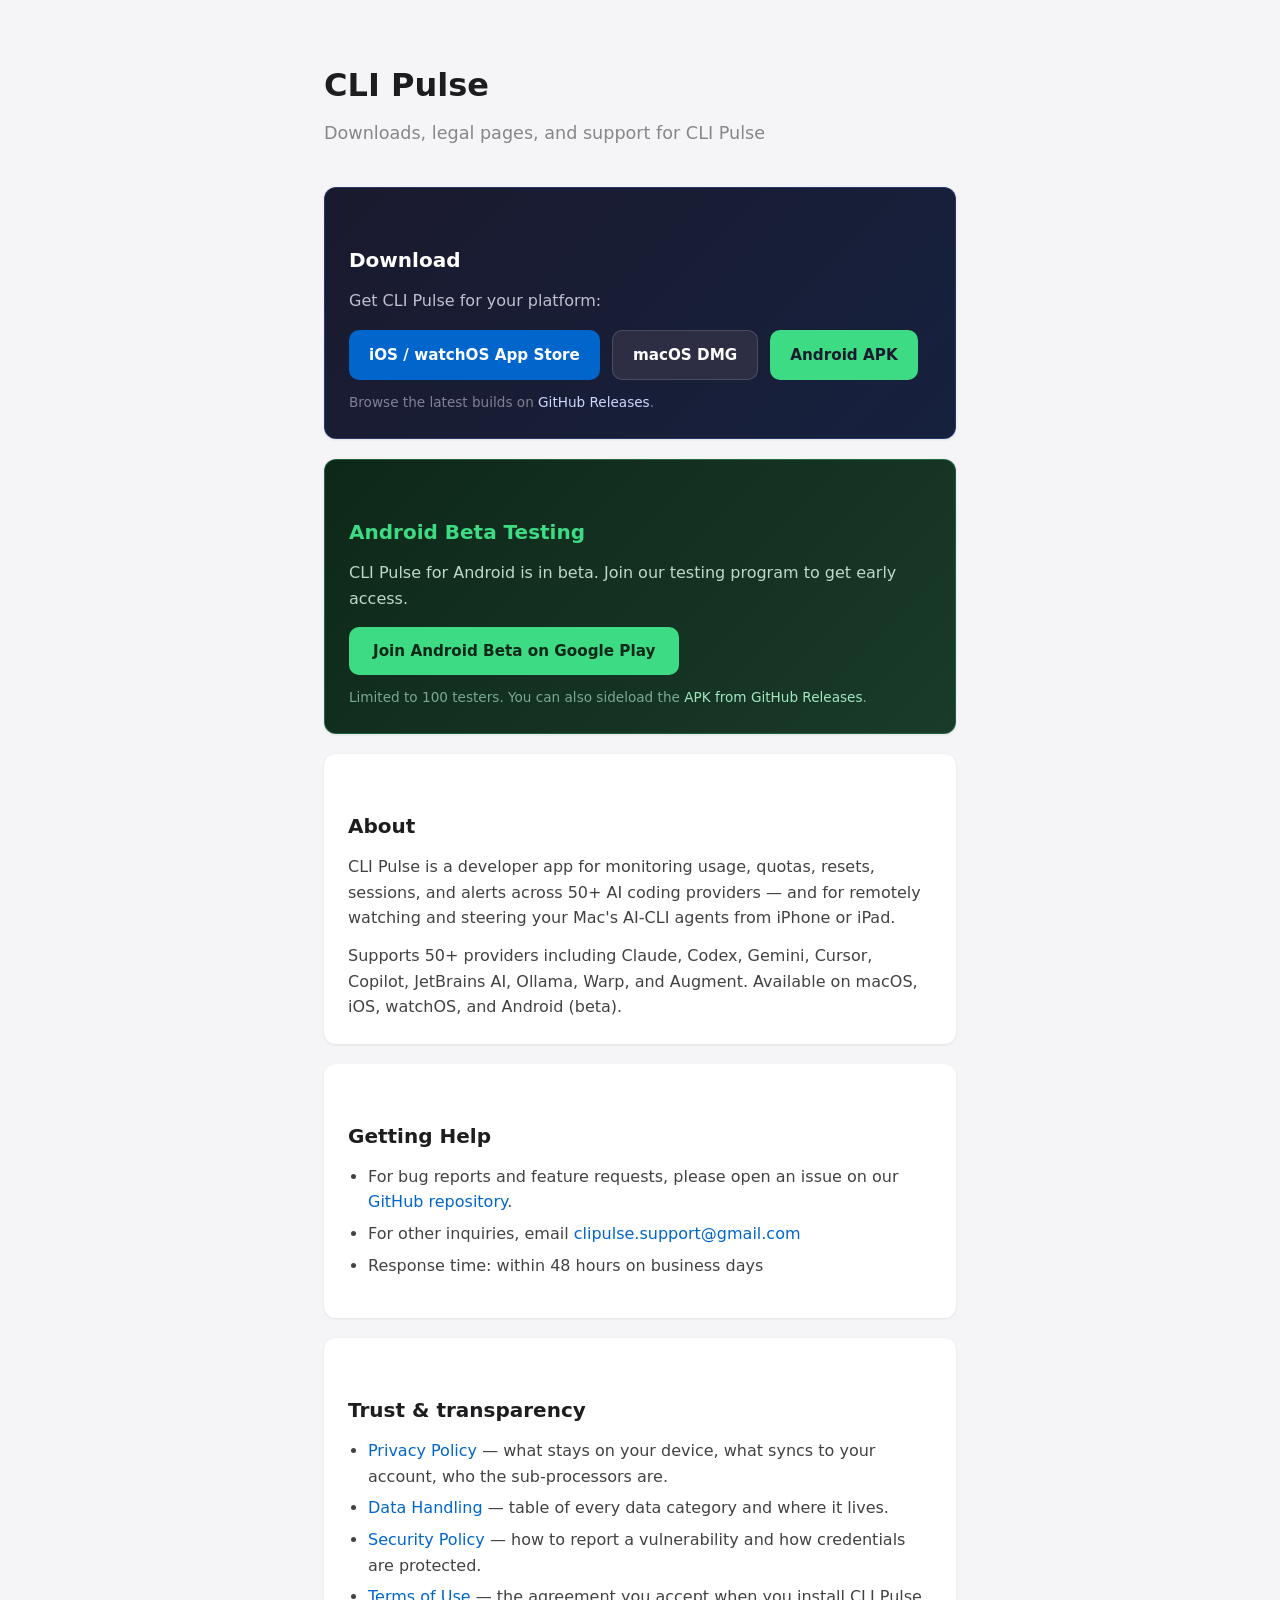
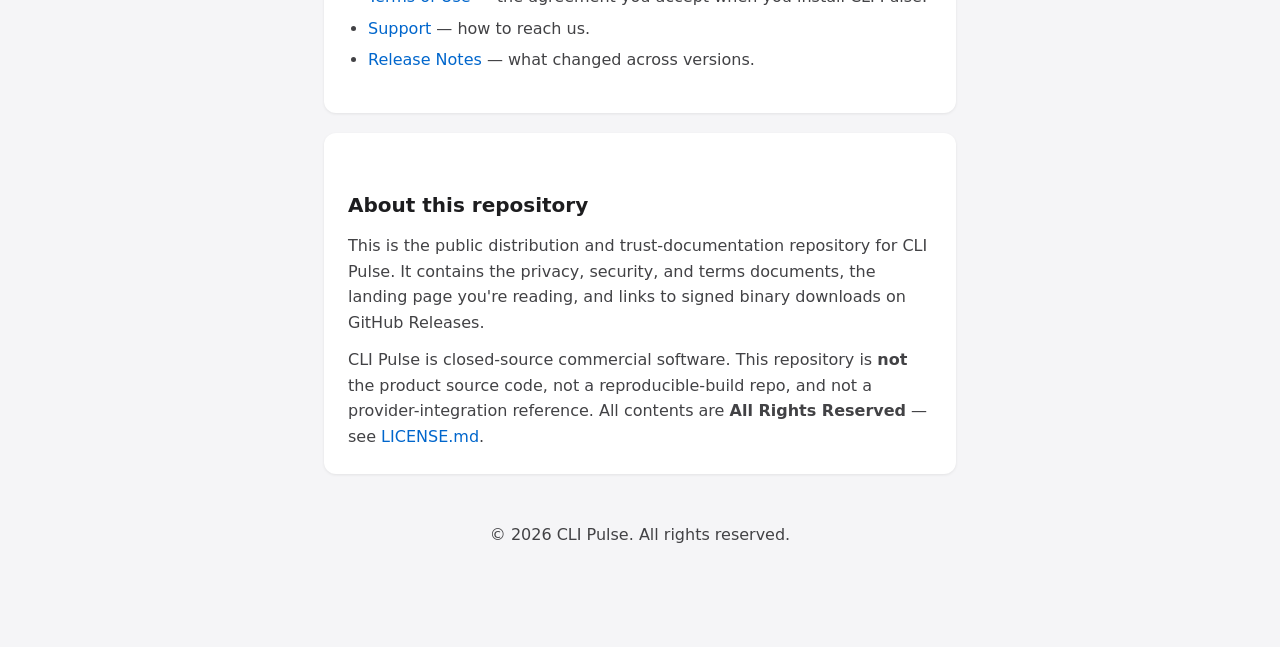
==== docs/index.html @ 57f188ef "docs: refresh public site — remote-control feature, 50+ providers, fix stale download links - README" ====
<!DOCTYPE html>
<html lang="en">
<head>
<meta charset="utf-8">
<meta name="viewport" content="width=device-width, initial-scale=1">
<title>CLI Pulse — Downloads and Support</title>
<style>
  *{margin:0;padding:0;box-sizing:border-box}
  body{font-family:-apple-system,BlinkMacSystemFont,"SF Pro Text",system-ui,sans-serif;
       background:#f5f5f7;color:#1d1d1f;line-height:1.6}
  .container{max-width:680px;margin:60px auto;padding:0 24px}
  h1{font-size:2rem;font-weight:700;margin-bottom:8px}
  .tagline{color:#86868b;font-size:1.1rem;margin-bottom:40px}
  h2{font-size:1.25rem;font-weight:600;margin:32px 0 12px}
  p,li{font-size:1rem;color:#424245}
  ul{padding-left:20px;margin-bottom:16px}
  li{margin-bottom:6px}
  a{color:#0066cc;text-decoration:none}
  a:hover{text-decoration:underline}
  .card{background:#fff;border-radius:12px;padding:24px;margin-bottom:20px;
        box-shadow:0 1px 3px rgba(0,0,0,.08)}
  .footer{text-align:center;color:#86868b;font-size:.85rem;margin-top:48px;padding-bottom:40px}
</style>
</head>
<body>
<div class="container">
  <h1>CLI Pulse</h1>
  <p class="tagline">Downloads, legal pages, and support for CLI Pulse</p>

  <div class="card" style="background:linear-gradient(135deg,#1a1a2e,#16213e);color:#fff;border:1px solid rgba(90,130,255,.25)">
    <h2 style="color:#fff">Download</h2>
    <p style="color:#c0c0d0">Get CLI Pulse for your platform:</p>
    <div style="display:flex;gap:12px;margin-top:16px;flex-wrap:wrap">
      <a href="https://apps.apple.com/app/cli-pulse/id6761163709" style="display:inline-flex;align-items:center;gap:8px;background:#0066cc;color:#fff;padding:12px 20px;border-radius:10px;font-weight:600;text-decoration:none;font-size:.95rem">
        iOS / watchOS App Store
      </a>
      <a href="https://github.com/JasonYeYuhe/cli-pulse/releases/latest" style="display:inline-flex;align-items:center;gap:8px;background:#2d2d44;color:#fff;padding:12px 20px;border-radius:10px;font-weight:600;text-decoration:none;border:1px solid rgba(255,255,255,.15);font-size:.95rem">
        macOS DMG
      </a>
      <a href="https://github.com/JasonYeYuhe/cli-pulse/releases" style="display:inline-flex;align-items:center;gap:8px;background:#3ddc84;color:#1a1a2e;padding:12px 20px;border-radius:10px;font-weight:600;text-decoration:none;font-size:.95rem">
        Android APK
      </a>
    </div>
    <p style="color:#808098;font-size:.85rem;margin-top:12px">Browse the latest builds on <a href="https://github.com/JasonYeYuhe/cli-pulse/releases/latest" style="color:#cfd6ff">GitHub Releases</a>.</p>
  </div>

  <div class="card" style="background:linear-gradient(135deg,#0d2818,#1a3a2a);color:#fff;border:1px solid rgba(61,220,132,.3)">
    <h2 style="color:#3ddc84">Android Beta Testing</h2>
    <p style="color:#c0d8c8">CLI Pulse for Android is in beta. Join our testing program to get early access.</p>
    <div style="margin-top:16px">
      <a href="https://play.google.com/apps/internaltest/4699926885235347963" style="display:inline-flex;align-items:center;gap:8px;background:#3ddc84;color:#0d2818;padding:12px 24px;border-radius:10px;font-weight:700;text-decoration:none;font-size:.95rem">
        Join Android Beta on Google Play
      </a>
    </div>
    <p style="color:#7aaa8e;font-size:.85rem;margin-top:12px">Limited to 100 testers. You can also sideload the <a href="https://github.com/JasonYeYuhe/cli-pulse/releases" style="color:#a0e8c0">APK from GitHub Releases</a>.</p>
  </div>

  <div class="card">
    <h2>About</h2>
    <p>CLI Pulse is a developer app for monitoring usage, quotas, resets, sessions,
       and alerts across 50+ AI coding providers — and for remotely watching and
       steering your Mac's AI-CLI agents from iPhone or iPad.</p>
    <p style="margin-top:12px">Supports 50+ providers including Claude, Codex, Gemini, Cursor, Copilot, JetBrains AI, Ollama, Warp, and Augment. Available on macOS, iOS, watchOS, and Android (beta).</p>
  </div>

  <div class="card">
    <h2>Getting Help</h2>
    <ul>
      <li>For bug reports and feature requests, please open an issue on our
          <a href="https://github.com/JasonYeYuhe/cli-pulse/issues">GitHub repository</a>.</li>
      <li>For other inquiries, email
          <a href="mailto:clipulse.support@gmail.com">clipulse.support@gmail.com</a></li>
      <li>Response time: within 48 hours on business days</li>
    </ul>
  </div>

  <div class="card">
    <h2>Trust &amp; transparency</h2>
    <ul>
      <li><a href="privacy.html">Privacy Policy</a> — what stays on your device, what syncs to your account, who the sub-processors are.</li>
      <li><a href="data-handling.html">Data Handling</a> — table of every data category and where it lives.</li>
      <li><a href="security.html">Security Policy</a> — how to report a vulnerability and how credentials are protected.</li>
      <li><a href="terms.html">Terms of Use</a> — the agreement you accept when you install CLI Pulse.</li>
      <li><a href="support.html">Support</a> — how to reach us.</li>
      <li><a href="release-notes.html">Release Notes</a> — what changed across versions.</li>
    </ul>
  </div>

  <div class="card">
    <h2>About this repository</h2>
    <p>This is the public distribution and trust-documentation repository for
       CLI Pulse. It contains the privacy, security, and terms documents, the
       landing page you're reading, and links to signed binary downloads on
       GitHub Releases.</p>
    <p style="margin-top:12px">CLI Pulse is closed-source commercial software.
       This repository is <strong>not</strong> the product source code, not a
       reproducible-build repo, and not a provider-integration reference.
       All contents are <strong>All Rights Reserved</strong> — see
       <a href="https://github.com/JasonYeYuhe/cli-pulse/blob/main/LICENSE.md">LICENSE.md</a>.</p>
  </div>

  <div class="footer">
    <p>&copy; 2026 CLI Pulse. All rights reserved.</p>
  </div>
</div>
</body>
</html>
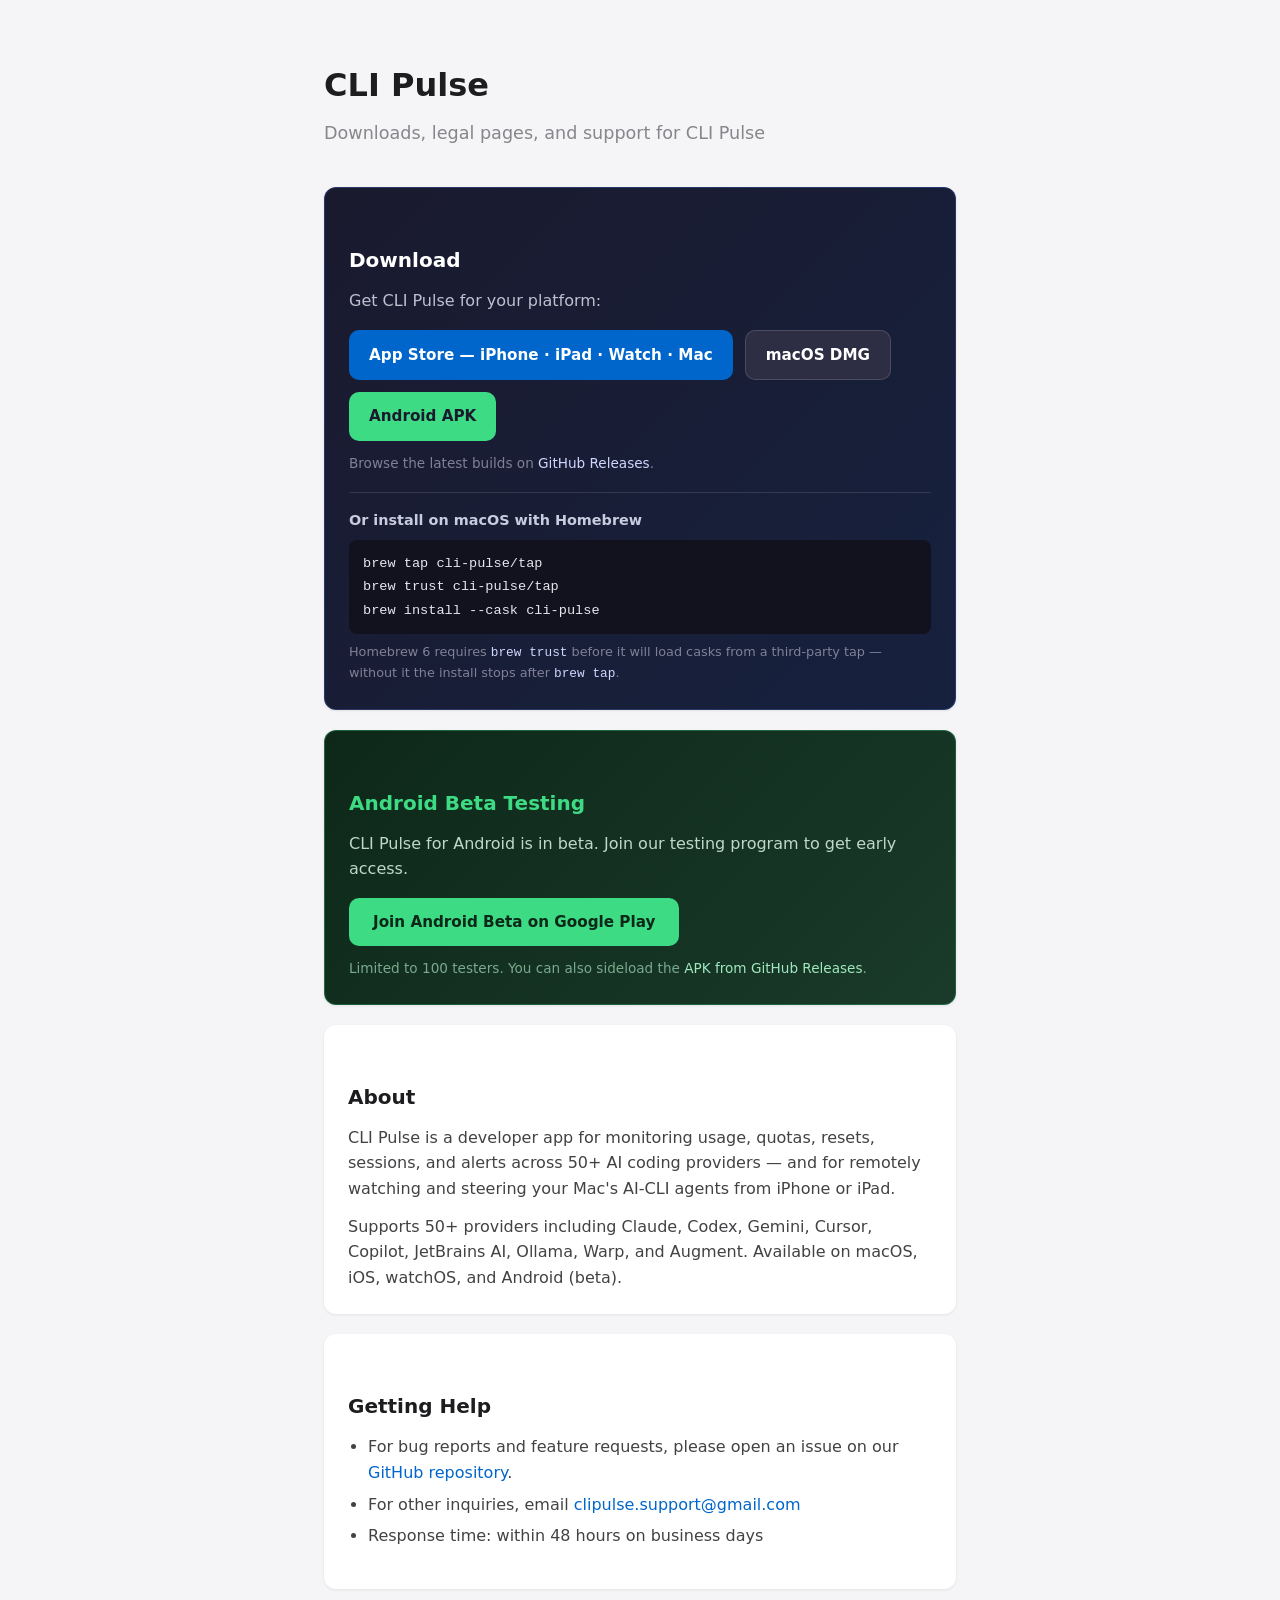
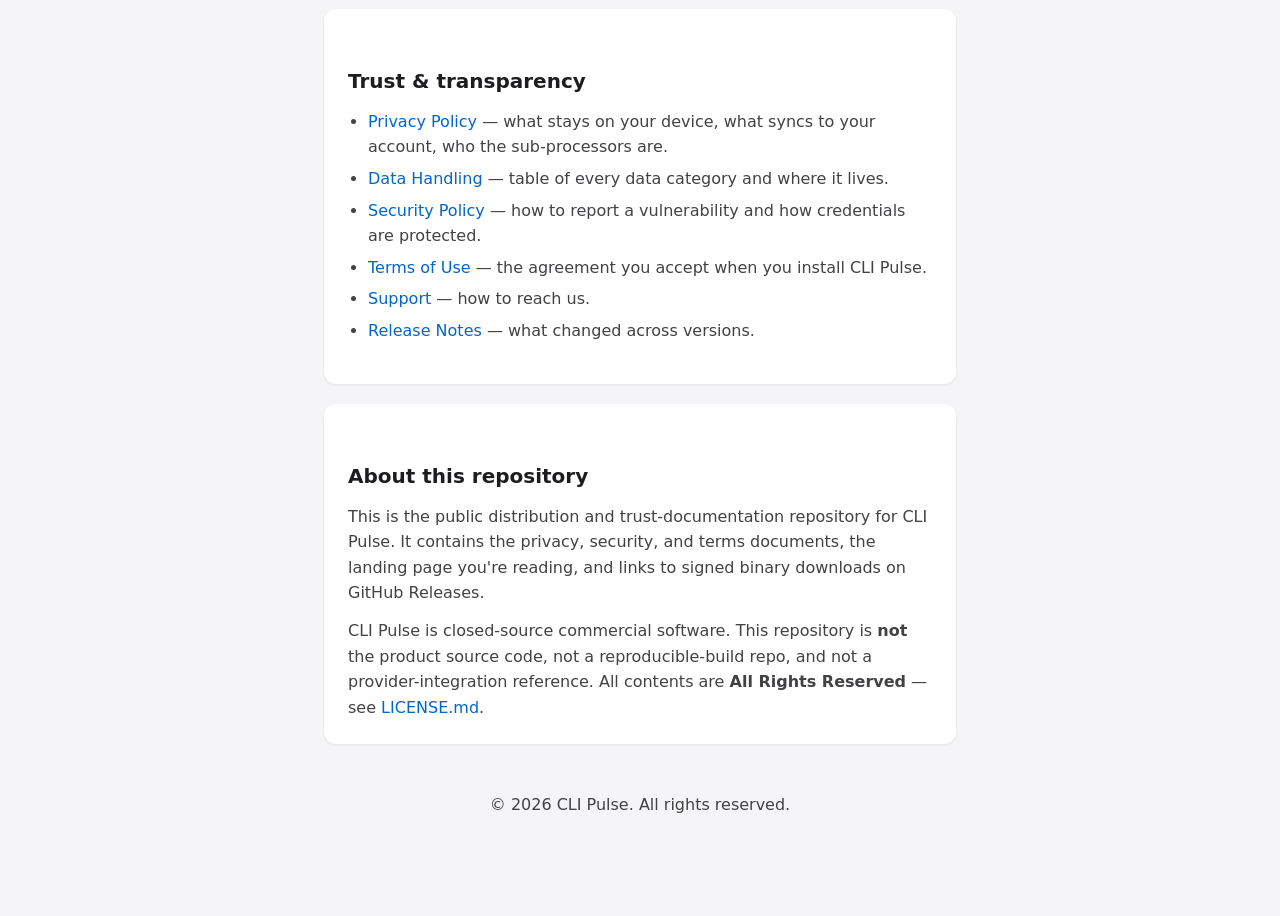
==== commit d3972cf9: "docs: fix the dead legal URL, the wrong download repo, and the missing Homebrew The privacy policy n" ====
--- a/docs/index.html
+++ b/docs/index.html
@@ -32,16 +32,23 @@
     <p style="color:#c0c0d0">Get CLI Pulse for your platform:</p>
     <div style="display:flex;gap:12px;margin-top:16px;flex-wrap:wrap">
       <a href="https://apps.apple.com/app/cli-pulse/id6761163709" style="display:inline-flex;align-items:center;gap:8px;background:#0066cc;color:#fff;padding:12px 20px;border-radius:10px;font-weight:600;text-decoration:none;font-size:.95rem">
-        iOS / watchOS App Store
+        App Store — iPhone · iPad · Watch · Mac
       </a>
-      <a href="https://github.com/JasonYeYuhe/cli-pulse/releases/latest" style="display:inline-flex;align-items:center;gap:8px;background:#2d2d44;color:#fff;padding:12px 20px;border-radius:10px;font-weight:600;text-decoration:none;border:1px solid rgba(255,255,255,.15);font-size:.95rem">
+      <a href="https://github.com/cli-pulse/cli-pulse-distrib/releases/latest" style="display:inline-flex;align-items:center;gap:8px;background:#2d2d44;color:#fff;padding:12px 20px;border-radius:10px;font-weight:600;text-decoration:none;border:1px solid rgba(255,255,255,.15);font-size:.95rem">
         macOS DMG
       </a>
-      <a href="https://github.com/JasonYeYuhe/cli-pulse/releases" style="display:inline-flex;align-items:center;gap:8px;background:#3ddc84;color:#1a1a2e;padding:12px 20px;border-radius:10px;font-weight:600;text-decoration:none;font-size:.95rem">
+      <a href="https://github.com/cli-pulse/cli-pulse/releases" style="display:inline-flex;align-items:center;gap:8px;background:#3ddc84;color:#1a1a2e;padding:12px 20px;border-radius:10px;font-weight:600;text-decoration:none;font-size:.95rem">
         Android APK
       </a>
     </div>
-    <p style="color:#808098;font-size:.85rem;margin-top:12px">Browse the latest builds on <a href="https://github.com/JasonYeYuhe/cli-pulse/releases/latest" style="color:#cfd6ff">GitHub Releases</a>.</p>
+    <p style="color:#808098;font-size:.85rem;margin-top:12px">Browse the latest builds on <a href="https://github.com/cli-pulse/cli-pulse-distrib/releases/latest" style="color:#cfd6ff">GitHub Releases</a>.</p>
+    <div style="margin-top:18px;padding-top:16px;border-top:1px solid rgba(255,255,255,.12)">
+      <p style="color:#c8cce0;font-size:.9rem;margin:0 0 8px;font-weight:600">Or install on macOS with Homebrew</p>
+      <pre style="background:#12121f;color:#e6e6f0;padding:12px 14px;border-radius:8px;overflow-x:auto;font-size:.85rem;margin:0;line-height:1.7"><code>brew tap cli-pulse/tap
+brew trust cli-pulse/tap
+brew install --cask cli-pulse</code></pre>
+      <p style="color:#808098;font-size:.8rem;margin-top:8px">Homebrew 6 requires <code style="color:#cfd6ff">brew trust</code> before it will load casks from a third-party tap — without it the install stops after <code style="color:#cfd6ff">brew tap</code>.</p>
+    </div>
   </div>
 
   <div class="card" style="background:linear-gradient(135deg,#0d2818,#1a3a2a);color:#fff;border:1px solid rgba(61,220,132,.3)">
@@ -52,7 +59,7 @@
         Join Android Beta on Google Play
       </a>
     </div>
-    <p style="color:#7aaa8e;font-size:.85rem;margin-top:12px">Limited to 100 testers. You can also sideload the <a href="https://github.com/JasonYeYuhe/cli-pulse/releases" style="color:#a0e8c0">APK from GitHub Releases</a>.</p>
+    <p style="color:#7aaa8e;font-size:.85rem;margin-top:12px">Limited to 100 testers. You can also sideload the <a href="https://github.com/cli-pulse/cli-pulse/releases" style="color:#a0e8c0">APK from GitHub Releases</a>.</p>
   </div>
 
   <div class="card">
@@ -67,7 +74,7 @@
     <h2>Getting Help</h2>
     <ul>
       <li>For bug reports and feature requests, please open an issue on our
-          <a href="https://github.com/JasonYeYuhe/cli-pulse/issues">GitHub repository</a>.</li>
+          <a href="https://github.com/cli-pulse/cli-pulse/issues">GitHub repository</a>.</li>
       <li>For other inquiries, email
           <a href="mailto:clipulse.support@gmail.com">clipulse.support@gmail.com</a></li>
       <li>Response time: within 48 hours on business days</li>
@@ -96,7 +103,7 @@
        This repository is <strong>not</strong> the product source code, not a
        reproducible-build repo, and not a provider-integration reference.
        All contents are <strong>All Rights Reserved</strong> — see
-       <a href="https://github.com/JasonYeYuhe/cli-pulse/blob/main/LICENSE.md">LICENSE.md</a>.</p>
+       <a href="https://github.com/cli-pulse/cli-pulse/blob/main/LICENSE.md">LICENSE.md</a>.</p>
   </div>
 
   <div class="footer">
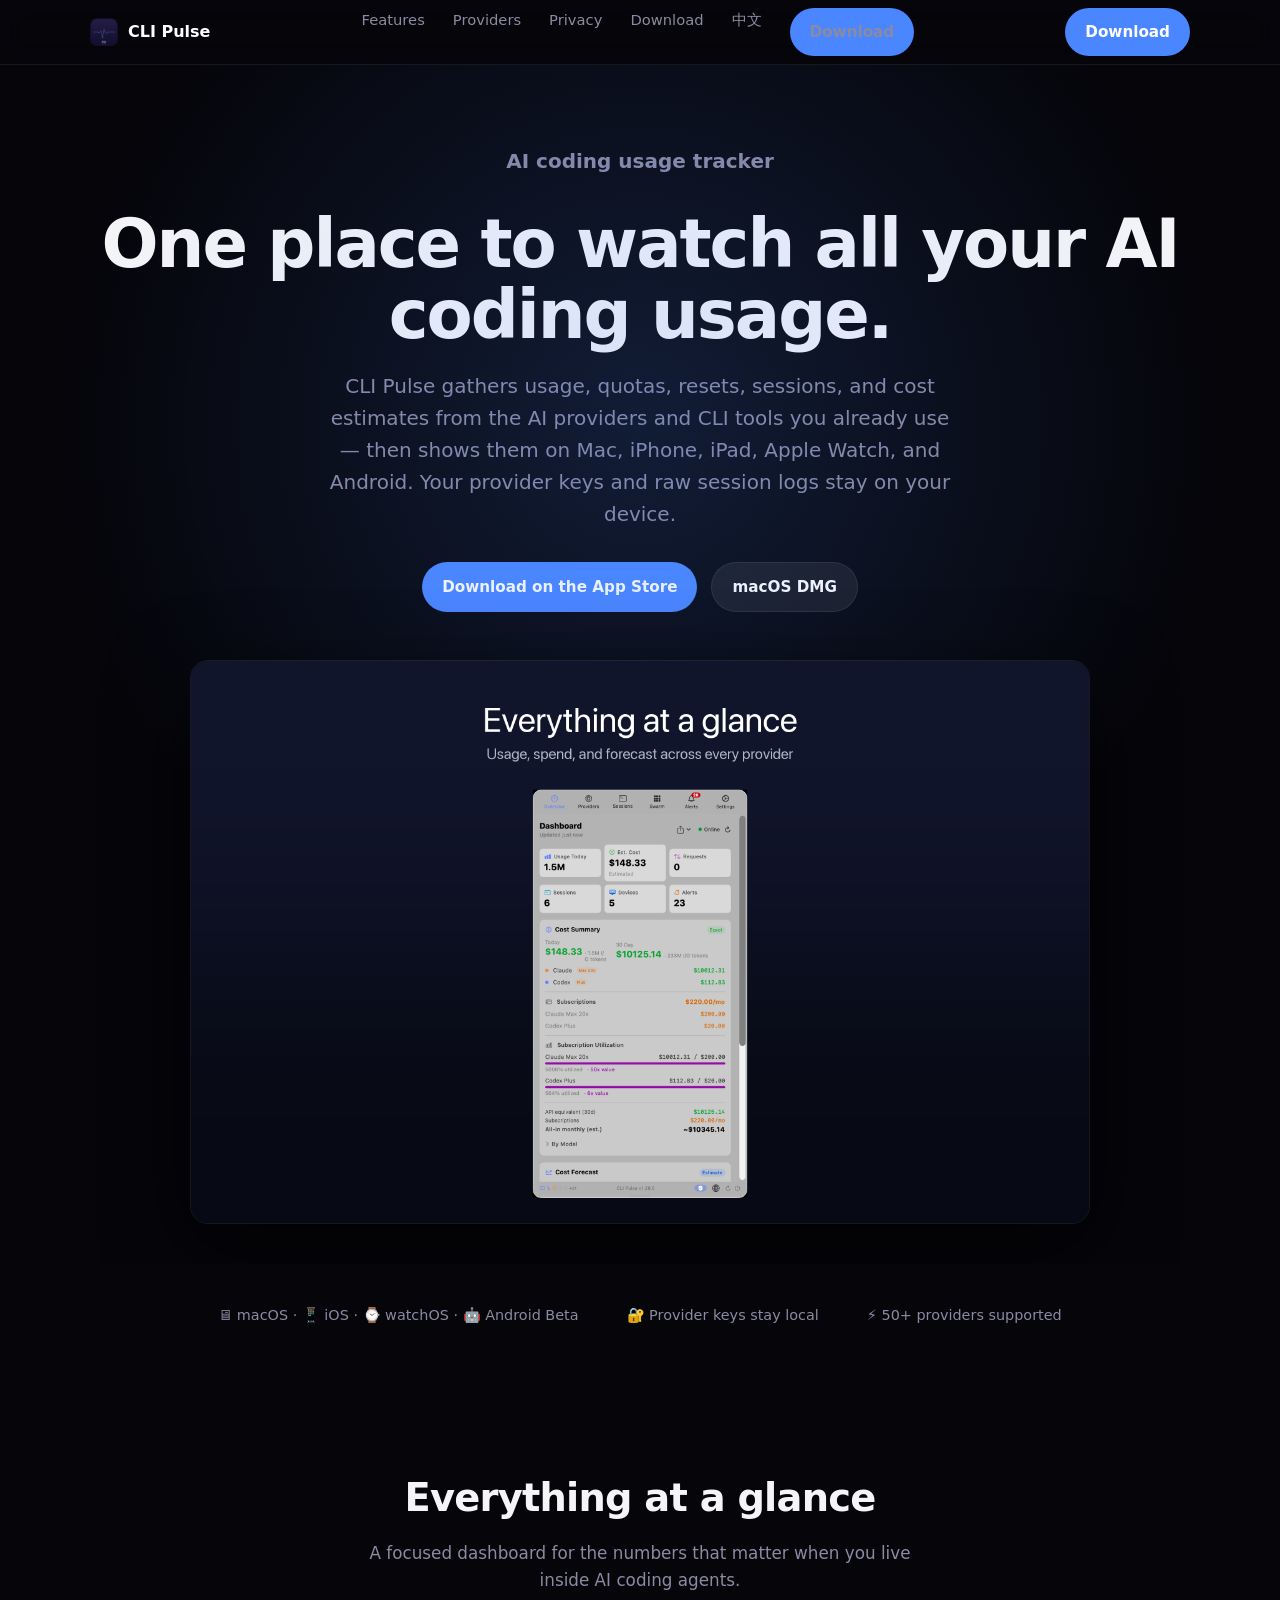
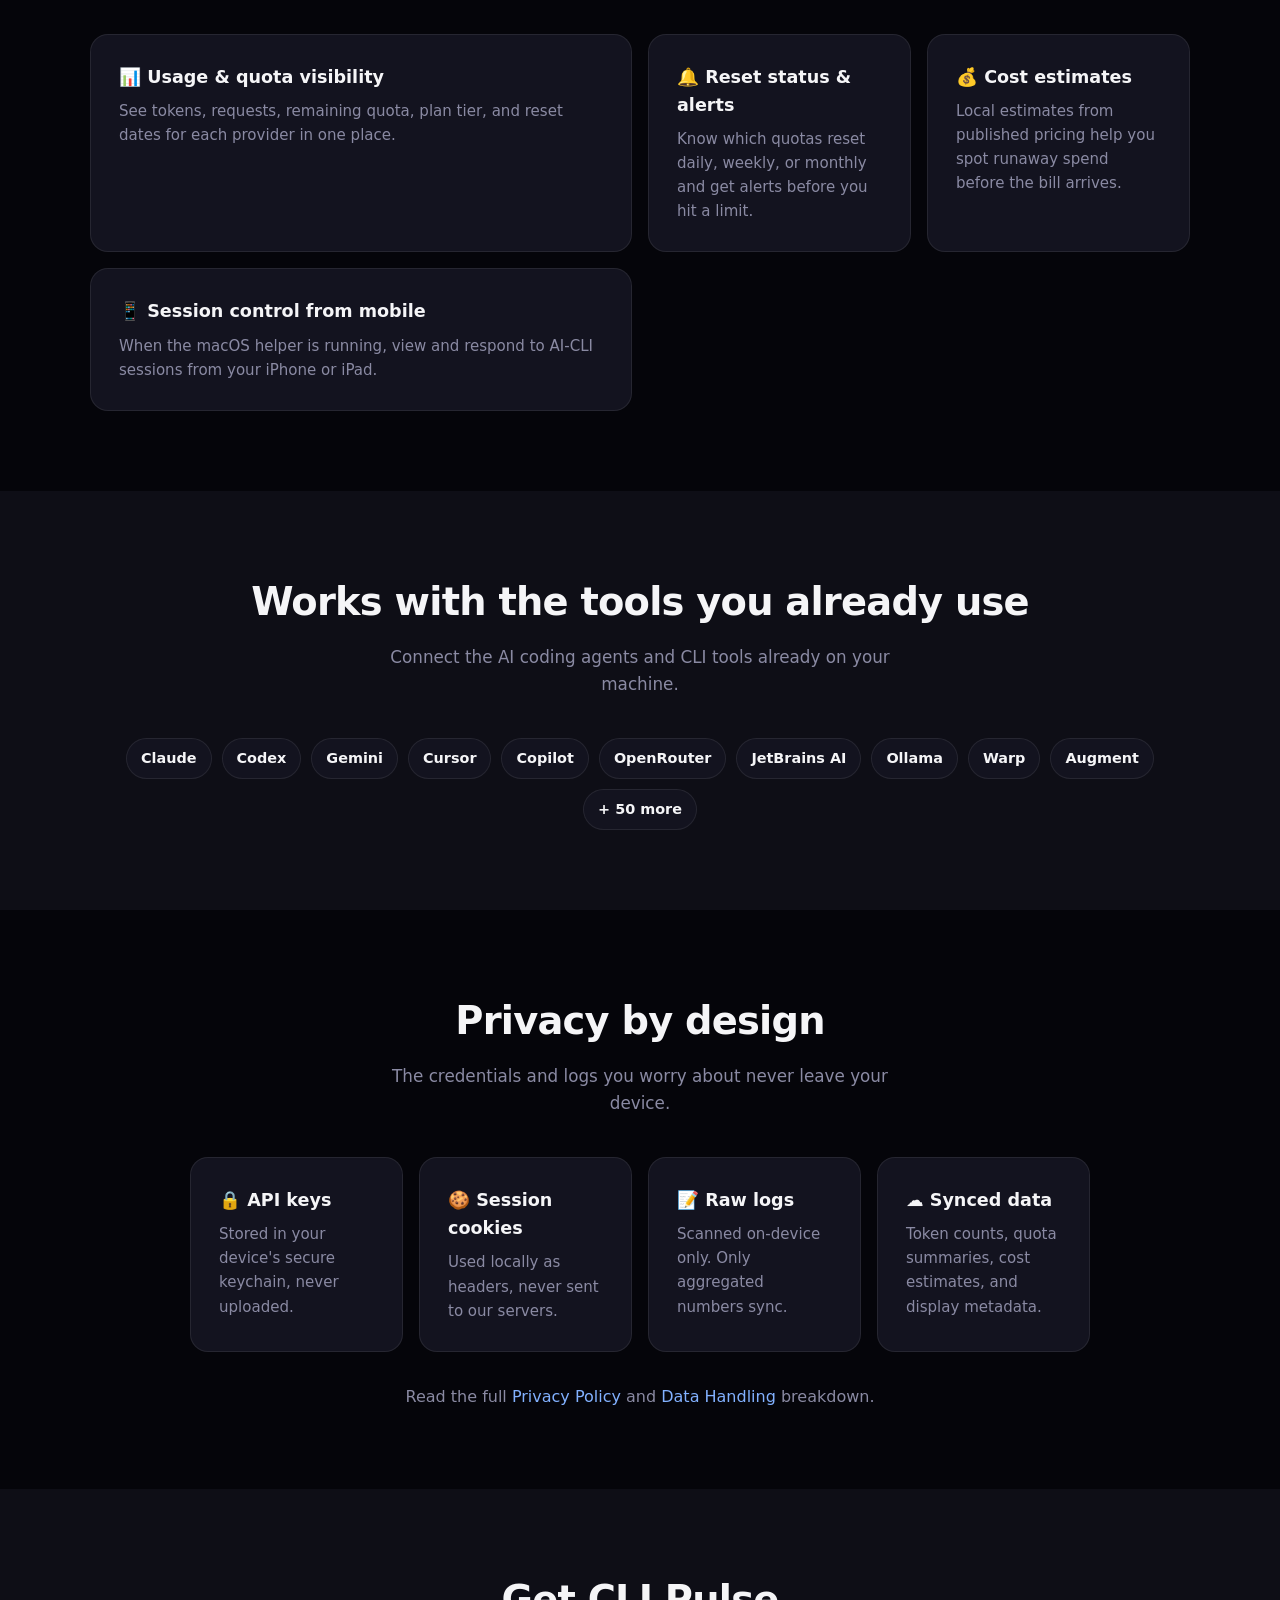
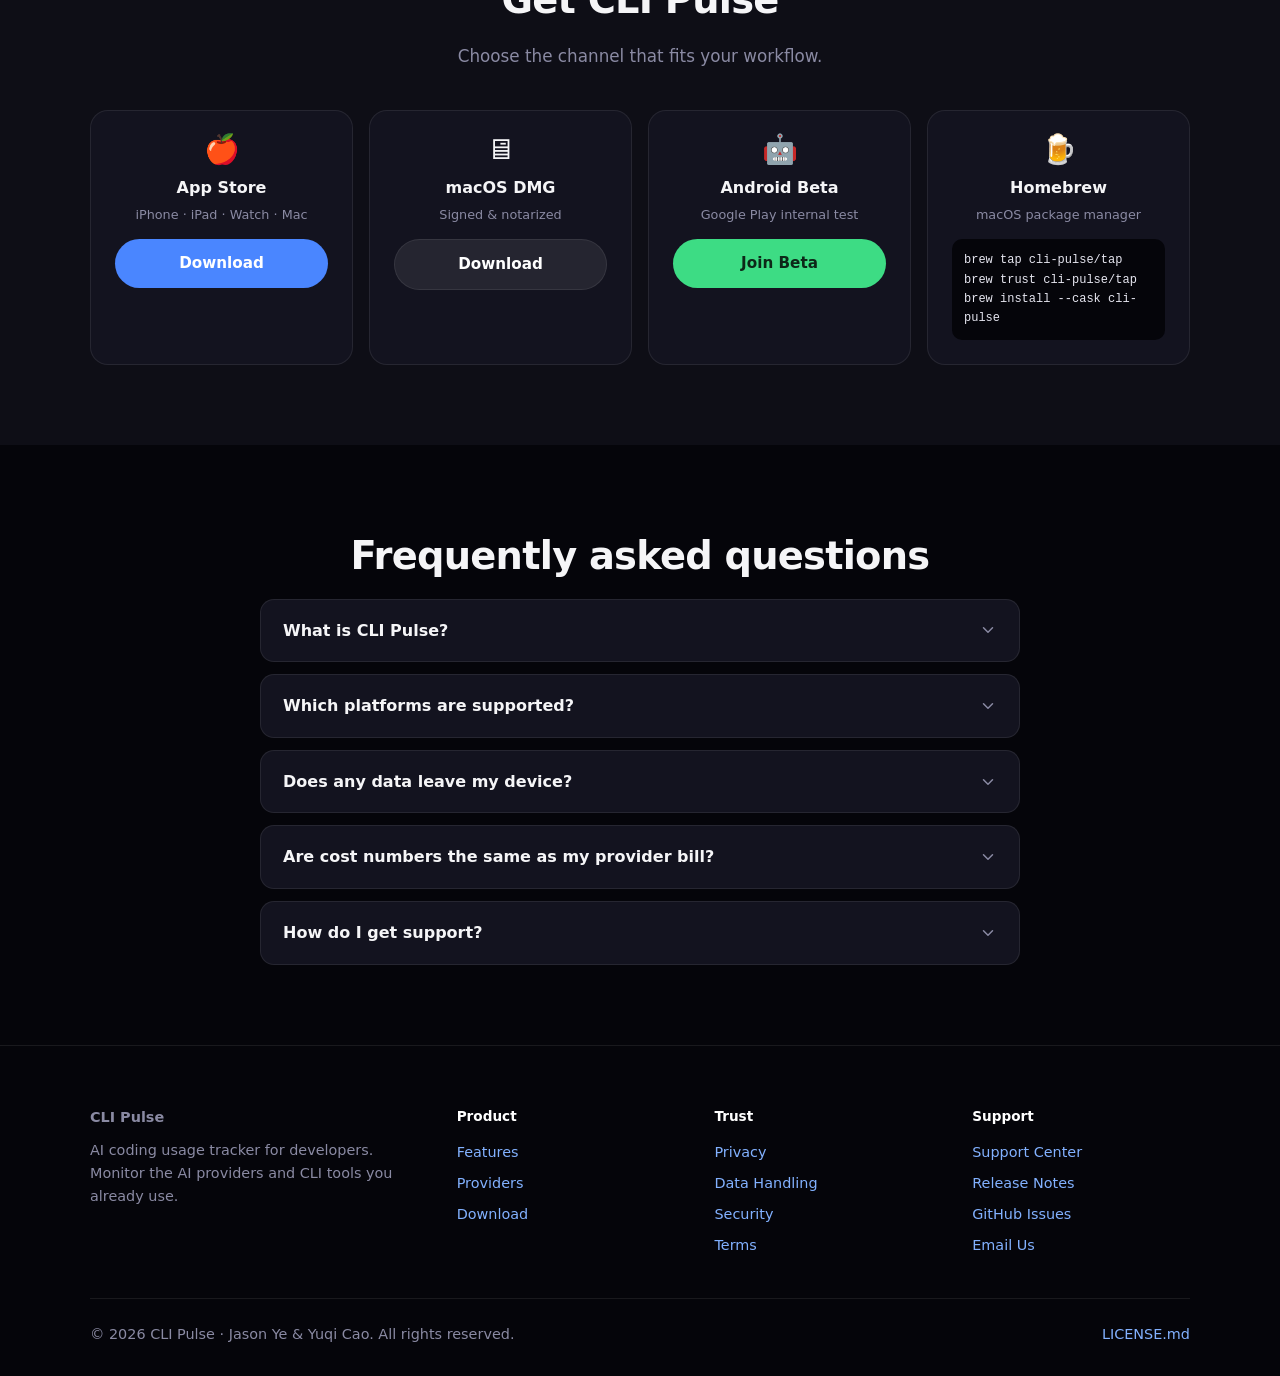
==== commit ba2c13fc: "docs: ship V2 landing page — Mission Control dark theme - Replace docs/index.html with the V2 Missio" ====
--- a/docs/index.html
+++ b/docs/index.html
@@ -3,112 +3,457 @@
 <head>
 <meta charset="utf-8">
 <meta name="viewport" content="width=device-width, initial-scale=1">
-<title>CLI Pulse — Downloads and Support</title>
+<title>CLI Pulse — AI Coding Usage Tracker for Claude, Codex &amp; 50+ Providers</title>
+<meta name="description" content="CLI Pulse is a developer app that tracks AI coding usage, quotas, resets, sessions, and cost estimates across 50+ providers including Claude, Codex, Gemini, Cursor, Copilot, OpenRouter, JetBrains AI, Ollama, Warp, and Augment. Available on macOS, iOS, watchOS, and Android Beta.">
+<link rel="canonical" href="https://cli-pulse.github.io/cli-pulse/">
+<link rel="alternate" hreflang="en" href="https://cli-pulse.github.io/cli-pulse/">
+<link rel="alternate" hreflang="zh-CN" href="https://cli-pulse.github.io/cli-pulse/zh/">
+<link rel="alternate" hreflang="x-default" href="https://cli-pulse.github.io/cli-pulse/">
+<link rel="icon" type="image/png" href="./assets/app-icon.png">
+
+<!-- Open Graph -->
+<meta property="og:type" content="website">
+<meta property="og:site_name" content="CLI Pulse">
+<meta property="og:title" content="CLI Pulse — AI Coding Usage Tracker for Claude, Codex &amp; 50+ Providers">
+<meta property="og:description" content="Track AI coding usage, quotas, resets, sessions, and cost estimates across 50+ providers. Available on macOS, iOS, watchOS, and Android Beta.">
+<meta property="og:url" content="https://cli-pulse.github.io/cli-pulse/">
+<meta property="og:image" content="https://cli-pulse.github.io/cli-pulse/assets/app-icon.png">
+<meta property="og:image:width" content="1024">
+<meta property="og:image:height" content="1024">
+<meta property="og:locale" content="en_US">
+
+<!-- Twitter Card -->
+<meta name="twitter:card" content="summary">
+<meta name="twitter:title" content="CLI Pulse — AI Coding Usage Tracker for Claude, Codex &amp; 50+ Providers">
+<meta name="twitter:description" content="Track AI coding usage, quotas, resets, sessions, and cost estimates across 50+ providers. Available on macOS, iOS, watchOS, and Android Beta.">
+<meta name="twitter:image" content="https://cli-pulse.github.io/cli-pulse/assets/app-icon.png">
+
+<!-- JSON-LD -->
+<script type="application/ld+json">
+{
+  "@context": "https://schema.org",
+  "@type": "SoftwareApplication",
+  "name": "CLI Pulse",
+  "applicationCategory": "DeveloperApplication",
+  "operatingSystem": ["macOS", "iOS", "watchOS", "Android Beta"],
+  "description": "A developer app for monitoring usage, quotas, resets, sessions, and cost estimates across AI coding providers.",
+  "url": "https://cli-pulse.github.io/cli-pulse/",
+  "downloadUrl": [
+    "https://apps.apple.com/app/cli-pulse/id6761163709",
+    "https://github.com/cli-pulse/cli-pulse-distrib/releases/latest",
+    "https://play.google.com/apps/internaltest/4699926885235347963"
+  ],
+  "sameAs": [
+    "https://github.com/cli-pulse/cli-pulse"
+  ]
+}
+</script>
+
 <style>
-  *{margin:0;padding:0;box-sizing:border-box}
-  body{font-family:-apple-system,BlinkMacSystemFont,"SF Pro Text",system-ui,sans-serif;
-       background:#f5f5f7;color:#1d1d1f;line-height:1.6}
-  .container{max-width:680px;margin:60px auto;padding:0 24px}
-  h1{font-size:2rem;font-weight:700;margin-bottom:8px}
-  .tagline{color:#86868b;font-size:1.1rem;margin-bottom:40px}
-  h2{font-size:1.25rem;font-weight:600;margin:32px 0 12px}
-  p,li{font-size:1rem;color:#424245}
-  ul{padding-left:20px;margin-bottom:16px}
-  li{margin-bottom:6px}
-  a{color:#0066cc;text-decoration:none}
-  a:hover{text-decoration:underline}
-  .card{background:#fff;border-radius:12px;padding:24px;margin-bottom:20px;
-        box-shadow:0 1px 3px rgba(0,0,0,.08)}
-  .footer{text-align:center;color:#86868b;font-size:.85rem;margin-top:48px;padding-bottom:40px}
+:root {
+  --bg-page: #05050a;
+  --bg-surface: #0e0e16;
+  --bg-card: #13131f;
+  --text: #f5f5f7;
+  --text-muted: #8a8aa3;
+  --brand: #4a86ff;
+  --brand-light: #82b1ff;
+  --accent-green: #3ddc84;
+  --border: rgba(255,255,255,0.08);
+  --radius: 18px;
+}
+* { margin:0; padding:0; box-sizing:border-box; }
+html { scroll-behavior:smooth; }
+@media (prefers-reduced-motion: reduce) {
+  html { scroll-behavior:auto; }
+  *, *::before, *::after { animation-duration:0.01ms !important; animation-iteration-count:1 !important; transition-duration:0.01ms !important; }
+}
+body {
+  font-family: -apple-system, BlinkMacSystemFont, "SF Pro Text", "Segoe UI", Roboto, system-ui, sans-serif;
+  background: var(--bg-page);
+  color: var(--text);
+  line-height:1.6;
+  -webkit-font-smoothing:antialiased;
+}
+a { color: var(--brand-light); text-decoration:none; }
+a:hover { text-decoration:underline; }
+a:focus-visible, button:focus-visible { outline:2px solid var(--brand); outline-offset:2px; }
+img { max-width:100%; height:auto; display:block; }
+.container { width:min(1100px, 92%); margin-inline:auto; }
+
+header {
+  position:sticky; top:0; z-index:50;
+  background: rgba(5,5,10,0.8);
+  backdrop-filter: blur(12px);
+  border-bottom:1px solid var(--border);
+}
+nav { display:flex; align-items:center; justify-content:space-between; height:64px; }
+.brand { display:flex; align-items:center; gap:10px; font-weight:700; color:#fff; }
+.brand img { width:28px; height:28px; border-radius:7px; }
+.nav-links { display:flex; gap:28px; list-style:none; font-size:0.92rem; }
+.nav-links a { color: var(--text-muted); }
+.nav-links a:hover { color:#fff; text-decoration:none; }
+.nav-toggle { display:none; background:transparent; border:0; color:var(--text); cursor:pointer; }
+.nav-toggle svg { width:24px; height:24px; }
+
+.btn {
+  display:inline-flex; align-items:center; justify-content:center; gap:8px;
+  padding:12px 20px; border-radius:999px; font-weight:600; font-size:0.95rem;
+  transition: transform .15s ease, background .15s ease;
+  border:0; cursor:pointer;
+}
+.btn:hover { transform: translateY(-1px); text-decoration:none; }
+.btn-primary { background: var(--brand); color:#fff; }
+.btn-secondary { background: rgba(255,255,255,0.08); color:#fff; border:1px solid var(--border); }
+
+.hero { text-align:center; padding: 80px 0 40px; position:relative; overflow:hidden; }
+.hero::before {
+  content:""; position:absolute; inset:0;
+  background: radial-gradient(circle at 50% 30%, rgba(74,134,255,0.18), transparent 55%);
+  pointer-events:none;
+}
+.eyebrow { color:var(--brand-light); font-weight:600; font-size:0.85rem; margin-bottom:16px; }
+.hero h1 { font-size: clamp(2.4rem, 6vw, 4.2rem); line-height:1.05; letter-spacing:-0.03em; margin-bottom:20px; }
+.hero p { color:var(--text-muted); font-size: clamp(1.05rem, 2.2vw, 1.25rem); max-width:640px; margin:0 auto 32px; }
+.hero-actions { display:flex; justify-content:center; gap:14px; flex-wrap:wrap; margin-bottom:48px; }
+.hero-visual { position:relative; max-width:900px; margin:0 auto; }
+.hero-visual img { border-radius: var(--radius); box-shadow: 0 24px 80px rgba(0,0,0,0.6); border:1px solid var(--border); }
+
+.trust { padding: 40px 0 60px; text-align:center; }
+.trust-row { display:flex; flex-wrap:wrap; justify-content:center; gap:32px 48px; color:var(--text-muted); font-size:0.9rem; }
+.trust-row span { display:flex; align-items:center; gap:8px; }
+
+.section { padding: 80px 0; }
+.section-title { font-size: clamp(1.7rem, 4vw, 2.4rem); font-weight:800; letter-spacing:-0.02em; margin-bottom:12px; }
+.section-lede { color:var(--text-muted); font-size:1.05rem; max-width:560px; margin-bottom:40px; }
+.section-head { text-align:center; }
+.section-head .section-lede { margin-inline:auto; }
+
+.bento { display:grid; grid-template-columns: repeat(4, 1fr); gap:16px; }
+.bento-card {
+  background: var(--bg-card); border:1px solid var(--border); border-radius: var(--radius);
+  padding: 28px; text-align:left;
+}
+.bento-card h3 { font-size:1.1rem; margin-bottom:8px; display:flex; align-items:center; gap:10px; }
+.bento-card p { color:var(--text-muted); font-size:0.94rem; }
+.bento-card.wide { grid-column: span 2; }
+
+.providers { display:flex; flex-wrap:wrap; justify-content:center; gap:10px; margin-top:28px; }
+.chip { background: var(--bg-card); border:1px solid var(--border); padding:8px 14px; border-radius:999px; font-size:0.9rem; font-weight:600; }
+
+.download-grid { display:grid; grid-template-columns: repeat(4, 1fr); gap:16px; }
+.download-card { background: var(--bg-card); border:1px solid var(--border); border-radius: var(--radius); padding:24px; text-align:center; }
+.download-card h4 { margin:12px 0 4px; }
+.download-card small { color:var(--text-muted); font-size:0.8rem; display:block; margin-bottom:14px; }
+.download-card .emoji { font-size:1.8rem; line-height:1; }
+.code { background:#05050a; color:#e6e6f0; padding:12px; border-radius:10px; font-family: ui-monospace, Menlo, monospace; font-size:0.75rem; text-align:left; overflow-x:auto; }
+
+.faq { max-width:760px; margin:0 auto; display:grid; gap:12px; }
+details { background: var(--bg-card); border:1px solid var(--border); border-radius:14px; padding:18px 22px; }
+summary { font-weight:700; cursor:pointer; list-style:none; display:flex; justify-content:space-between; align-items:center; }
+summary::-webkit-details-marker { display:none; }
+summary svg { width:18px; height:18px; color:var(--text-muted); flex-shrink:0; }
+details p { color:var(--text-muted); margin-top:10px; font-size:0.95rem; }
+
+footer { border-top:1px solid var(--border); padding: 60px 0 30px; color:var(--text-muted); font-size:0.9rem; }
+.footer-grid { display:grid; grid-template-columns: 1.5fr repeat(3, 1fr); gap:40px; margin-bottom:40px; }
+.footer-grid h4 { color:#fff; margin-bottom:14px; font-size:0.85rem; }
+.footer-grid ul { list-style:none; display:grid; gap:8px; }
+.footer-bottom { border-top:1px solid var(--border); padding-top:24px; display:flex; flex-wrap:wrap; justify-content:space-between; gap:12px; }
+
+@media (max-width: 900px) {
+  .bento { grid-template-columns: repeat(2, 1fr); }
+  .download-grid { grid-template-columns: repeat(2, 1fr); }
+  .footer-grid { grid-template-columns: 1fr 1fr; }
+}
+@media (max-width: 720px) {
+  .nav-links {
+    position:absolute; top:64px; left:0; right:0;
+    flex-direction:column; gap:0;
+    background: var(--bg-surface);
+    border-bottom:1px solid var(--border);
+    padding: 8px 0;
+    display:none;
+  }
+  .nav-links.is-open { display:flex; }
+  .nav-links li { width:100%; }
+  .nav-links a { display:block; padding:12px 24px; }
+  .nav-toggle { display:block; }
+  .nav-cta { display:none; }
+  .hero-actions { flex-direction:column; align-items:stretch; }
+  .hero-actions .btn { width:100%; }
+}
+@media (max-width: 560px) {
+  .bento, .download-grid { grid-template-columns: 1fr; }
+  .bento-card.wide { grid-column:auto; }
+  .footer-grid { grid-template-columns: 1fr; }
+  .footer-bottom { flex-direction:column; }
+}
 </style>
 </head>
 <body>
-<div class="container">
-  <h1>CLI Pulse</h1>
-  <p class="tagline">Downloads, legal pages, and support for CLI Pulse</p>
-
-  <div class="card" style="background:linear-gradient(135deg,#1a1a2e,#16213e);color:#fff;border:1px solid rgba(90,130,255,.25)">
-    <h2 style="color:#fff">Download</h2>
-    <p style="color:#c0c0d0">Get CLI Pulse for your platform:</p>
-    <div style="display:flex;gap:12px;margin-top:16px;flex-wrap:wrap">
-      <a href="https://apps.apple.com/app/cli-pulse/id6761163709" style="display:inline-flex;align-items:center;gap:8px;background:#0066cc;color:#fff;padding:12px 20px;border-radius:10px;font-weight:600;text-decoration:none;font-size:.95rem">
-        App Store — iPhone · iPad · Watch · Mac
+
+<header>
+  <div class="container">
+    <nav>
+      <a class="brand" href="./index.html" aria-label="CLI Pulse home">
+        <img src="./assets/app-icon.png" alt="CLI Pulse app icon">
+        CLI Pulse
       </a>
-      <a href="https://github.com/cli-pulse/cli-pulse-distrib/releases/latest" style="display:inline-flex;align-items:center;gap:8px;background:#2d2d44;color:#fff;padding:12px 20px;border-radius:10px;font-weight:600;text-decoration:none;border:1px solid rgba(255,255,255,.15);font-size:.95rem">
-        macOS DMG
-      </a>
-      <a href="https://github.com/cli-pulse/cli-pulse/releases" style="display:inline-flex;align-items:center;gap:8px;background:#3ddc84;color:#1a1a2e;padding:12px 20px;border-radius:10px;font-weight:600;text-decoration:none;font-size:.95rem">
-        Android APK
-      </a>
-    </div>
-    <p style="color:#808098;font-size:.85rem;margin-top:12px">Browse the latest builds on <a href="https://github.com/cli-pulse/cli-pulse-distrib/releases/latest" style="color:#cfd6ff">GitHub Releases</a>.</p>
-    <div style="margin-top:18px;padding-top:16px;border-top:1px solid rgba(255,255,255,.12)">
-      <p style="color:#c8cce0;font-size:.9rem;margin:0 0 8px;font-weight:600">Or install on macOS with Homebrew</p>
-      <pre style="background:#12121f;color:#e6e6f0;padding:12px 14px;border-radius:8px;overflow-x:auto;font-size:.85rem;margin:0;line-height:1.7"><code>brew tap cli-pulse/tap
+
+      <button class="nav-toggle" id="navToggle" aria-expanded="false" aria-controls="navMenu" aria-label="Toggle navigation">
+        <svg viewBox="0 0 24 24" fill="none" stroke="currentColor" stroke-width="2" stroke-linecap="round" stroke-linejoin="round" aria-hidden="true">
+          <line x1="3" y1="6" x2="21" y2="6"></line>
+          <line x1="3" y1="12" x2="21" y2="12"></line>
+          <line x1="3" y1="18" x2="21" y2="18"></line>
+        </svg>
+      </button>
+
+      <ul class="nav-links" id="navMenu">
+        <li><a href="#features">Features</a></li>
+        <li><a href="#providers">Providers</a></li>
+        <li><a href="#privacy">Privacy</a></li>
+        <li><a href="#download">Download</a></li>
+        <li><a href="./zh/index.html" lang="zh-CN" aria-label="切换到中文">中文</a></li>
+        <li class="nav-cta"><a class="btn btn-primary" href="https://apps.apple.com/app/cli-pulse/id6761163709">Download</a></li>
+      </ul>
+
+      <a class="btn btn-primary nav-cta" href="https://apps.apple.com/app/cli-pulse/id6761163709">Download</a>
+    </nav>
+  </div>
+</header>
+
+<main>
+  <section class="hero" aria-labelledby="hero-title">
+    <div class="container">
+      <p class="eyebrow">AI coding usage tracker</p>
+      <h1 id="hero-title">One place to watch all your AI coding usage.</h1>
+      <p>CLI Pulse gathers usage, quotas, resets, sessions, and cost estimates from the AI providers and CLI tools you already use — then shows them on Mac, iPhone, iPad, Apple Watch, and Android. Your provider keys and raw session logs stay on your device.</p>
+      <div class="hero-actions">
+        <a class="btn btn-primary" href="https://apps.apple.com/app/cli-pulse/id6761163709">Download on the App Store</a>
+        <a class="btn btn-secondary" href="https://github.com/cli-pulse/cli-pulse-distrib/releases/latest">macOS DMG</a>
+      </div>
+      <div class="hero-visual">
+        <img src="./assets/screenshot-macos-overview.png" alt="CLI Pulse dashboard on macOS showing provider usage and quotas.">
+      </div>
+    </div>
+  </section>
+
+  <section class="trust">
+    <div class="container">
+      <div class="trust-row">
+        <span>🖥 macOS · 📱 iOS · ⌚ watchOS · 🤖 Android Beta</span>
+        <span>🔐 Provider keys stay local</span>
+        <span>⚡ 50+ providers supported</span>
+      </div>
+    </div>
+  </section>
+
+  <section class="section" id="features" aria-labelledby="features-title">
+    <div class="container">
+      <div class="section-head">
+        <h2 class="section-title" id="features-title">Everything at a glance</h2>
+        <p class="section-lede">A focused dashboard for the numbers that matter when you live inside AI coding agents.</p>
+      </div>
+      <div class="bento">
+        <article class="bento-card wide">
+          <h3>📊 Usage &amp; quota visibility</h3>
+          <p>See tokens, requests, remaining quota, plan tier, and reset dates for each provider in one place.</p>
+        </article>
+        <article class="bento-card">
+          <h3>🔔 Reset status &amp; alerts</h3>
+          <p>Know which quotas reset daily, weekly, or monthly and get alerts before you hit a limit.</p>
+        </article>
+        <article class="bento-card">
+          <h3>💰 Cost estimates</h3>
+          <p>Local estimates from published pricing help you spot runaway spend before the bill arrives.</p>
+        </article>
+        <article class="bento-card wide">
+          <h3>📱 Session control from mobile</h3>
+          <p>When the macOS helper is running, view and respond to AI-CLI sessions from your iPhone or iPad.</p>
+        </article>
+      </div>
+    </div>
+  </section>
+
+  <section class="section" id="providers" style="background:var(--bg-surface)" aria-labelledby="providers-title">
+    <div class="container">
+      <div class="section-head">
+        <h2 class="section-title" id="providers-title">Works with the tools you already use</h2>
+        <p class="section-lede">Connect the AI coding agents and CLI tools already on your machine.</p>
+      </div>
+      <div class="providers">
+        <span class="chip">Claude</span>
+        <span class="chip">Codex</span>
+        <span class="chip">Gemini</span>
+        <span class="chip">Cursor</span>
+        <span class="chip">Copilot</span>
+        <span class="chip">OpenRouter</span>
+        <span class="chip">JetBrains AI</span>
+        <span class="chip">Ollama</span>
+        <span class="chip">Warp</span>
+        <span class="chip">Augment</span>
+        <span class="chip">+ 50 more</span>
+      </div>
+    </div>
+  </section>
+
+  <section class="section" id="privacy" aria-labelledby="privacy-title">
+    <div class="container">
+      <div class="section-head">
+        <h2 class="section-title" id="privacy-title">Privacy by design</h2>
+        <p class="section-lede">The credentials and logs you worry about never leave your device.</p>
+      </div>
+      <div class="bento" style="max-width:900px; margin-inline:auto">
+        <article class="bento-card">
+          <h3>🔒 API keys</h3>
+          <p>Stored in your device's secure keychain, never uploaded.</p>
+        </article>
+        <article class="bento-card">
+          <h3>🍪 Session cookies</h3>
+          <p>Used locally as headers, never sent to our servers.</p>
+        </article>
+        <article class="bento-card">
+          <h3>📝 Raw logs</h3>
+          <p>Scanned on-device only. Only aggregated numbers sync.</p>
+        </article>
+        <article class="bento-card">
+          <h3>☁️ Synced data</h3>
+          <p>Token counts, quota summaries, cost estimates, and display metadata.</p>
+        </article>
+      </div>
+      <p style="text-align:center; margin-top:32px; color:var(--text-muted)">Read the full <a href="./privacy.html">Privacy Policy</a> and <a href="./data-handling.html">Data Handling</a> breakdown.</p>
+    </div>
+  </section>
+
+  <section class="section" id="download" style="background:var(--bg-surface)" aria-labelledby="download-title">
+    <div class="container">
+      <div class="section-head">
+        <h2 class="section-title" id="download-title">Get CLI Pulse</h2>
+        <p class="section-lede">Choose the channel that fits your workflow.</p>
+      </div>
+      <div class="download-grid">
+        <article class="download-card">
+          <div class="emoji" aria-hidden="true">🍎</div>
+          <h4>App Store</h4>
+          <small>iPhone · iPad · Watch · Mac</small>
+          <a class="btn btn-primary" href="https://apps.apple.com/app/cli-pulse/id6761163709" style="width:100%">Download</a>
+        </article>
+        <article class="download-card">
+          <div class="emoji" aria-hidden="true">🖥</div>
+          <h4>macOS DMG</h4>
+          <small>Signed &amp; notarized</small>
+          <a class="btn btn-secondary" href="https://github.com/cli-pulse/cli-pulse-distrib/releases/latest" style="width:100%">Download</a>
+        </article>
+        <article class="download-card">
+          <div class="emoji" aria-hidden="true">🤖</div>
+          <h4>Android Beta</h4>
+          <small>Google Play internal test</small>
+          <a class="btn btn-secondary" href="https://play.google.com/apps/internaltest/4699926885235347963" style="width:100%; background:var(--accent-green); color:#0d2818; border:0">Join Beta</a>
+        </article>
+        <article class="download-card">
+          <div class="emoji" aria-hidden="true">🍺</div>
+          <h4>Homebrew</h4>
+          <small>macOS package manager</small>
+          <div class="code">brew tap cli-pulse/tap
 brew trust cli-pulse/tap
-brew install --cask cli-pulse</code></pre>
-      <p style="color:#808098;font-size:.8rem;margin-top:8px">Homebrew 6 requires <code style="color:#cfd6ff">brew trust</code> before it will load casks from a third-party tap — without it the install stops after <code style="color:#cfd6ff">brew tap</code>.</p>
+brew install --cask cli-pulse</div>
+        </article>
+      </div>
+    </div>
+  </section>
+
+  <section class="section" aria-labelledby="faq-title">
+    <div class="container">
+      <div class="section-head">
+        <h2 class="section-title" id="faq-title">Frequently asked questions</h2>
+      </div>
+      <div class="faq">
+        <details>
+          <summary>What is CLI Pulse? <svg viewBox="0 0 24 24" fill="none" stroke="currentColor" stroke-width="2" stroke-linecap="round" stroke-linejoin="round"><polyline points="6 9 12 15 18 9"></polyline></svg></summary>
+          <p>A developer app for monitoring usage, quotas, resets, sessions, and cost estimates across the AI coding providers and CLI tools you already use.</p>
+        </details>
+        <details>
+          <summary>Which platforms are supported? <svg viewBox="0 0 24 24" fill="none" stroke="currentColor" stroke-width="2" stroke-linecap="round" stroke-linejoin="round"><polyline points="6 9 12 15 18 9"></polyline></svg></summary>
+          <p>macOS, iPhone, iPad, and Apple Watch are available on the App Store. Android is available via Google Play internal testing. Windows and Linux are not supported.</p>
+        </details>
+        <details>
+          <summary>Does any data leave my device? <svg viewBox="0 0 24 24" fill="none" stroke="currentColor" stroke-width="2" stroke-linecap="round" stroke-linejoin="round"><polyline points="6 9 12 15 18 9"></polyline></svg></summary>
+          <p>Your provider API keys, session cookies, OAuth tokens, and raw session-log contents stay on your device. CLI Pulse syncs only aggregated usage metrics, quota summaries, cost estimates, session display metadata, and device heartbeat information to your account.</p>
+        </details>
+        <details>
+          <summary>Are cost numbers the same as my provider bill? <svg viewBox="0 0 24 24" fill="none" stroke="currentColor" stroke-width="2" stroke-linecap="round" stroke-linejoin="round"><polyline points="6 9 12 15 18 9"></polyline></svg></summary>
+          <p>No. CLI Pulse estimates cost locally from each provider's published pricing and your recorded token or request counts. Provider invoices remain the authoritative source.</p>
+        </details>
+        <details>
+          <summary>How do I get support? <svg viewBox="0 0 24 24" fill="none" stroke="currentColor" stroke-width="2" stroke-linecap="round" stroke-linejoin="round"><polyline points="6 9 12 15 18 9"></polyline></svg></summary>
+          <p>Email <a href="mailto:clipulse.support@gmail.com">clipulse.support@gmail.com</a> for general support, or open an issue on <a href="https://github.com/cli-pulse/cli-pulse/issues">GitHub Issues</a> for bug reports and feature requests.</p>
+        </details>
+      </div>
+    </div>
+  </section>
+</main>
+
+<footer>
+  <div class="container">
+    <div class="footer-grid">
+      <div>
+        <strong>CLI Pulse</strong>
+        <p style="margin-top:10px">AI coding usage tracker for developers. Monitor the AI providers and CLI tools you already use.</p>
+      </div>
+      <div>
+        <h4>Product</h4>
+        <ul>
+          <li><a href="#features">Features</a></li>
+          <li><a href="#providers">Providers</a></li>
+          <li><a href="#download">Download</a></li>
+        </ul>
+      </div>
+      <div>
+        <h4>Trust</h4>
+        <ul>
+          <li><a href="./privacy.html">Privacy</a></li>
+          <li><a href="./data-handling.html">Data Handling</a></li>
+          <li><a href="./security.html">Security</a></li>
+          <li><a href="./terms.html">Terms</a></li>
+        </ul>
+      </div>
+      <div>
+        <h4>Support</h4>
+        <ul>
+          <li><a href="./support.html">Support Center</a></li>
+          <li><a href="./release-notes.html">Release Notes</a></li>
+          <li><a href="https://github.com/cli-pulse/cli-pulse/issues">GitHub Issues</a></li>
+          <li><a href="mailto:clipulse.support@gmail.com">Email Us</a></li>
+        </ul>
+      </div>
+    </div>
+    <div class="footer-bottom">
+      <p>&copy; 2026 CLI Pulse · Jason Ye &amp; Yuqi Cao. All rights reserved.</p>
+      <p><a href="https://github.com/cli-pulse/cli-pulse/blob/main/LICENSE.md">LICENSE.md</a></p>
     </div>
   </div>
-
-  <div class="card" style="background:linear-gradient(135deg,#0d2818,#1a3a2a);color:#fff;border:1px solid rgba(61,220,132,.3)">
-    <h2 style="color:#3ddc84">Android Beta Testing</h2>
-    <p style="color:#c0d8c8">CLI Pulse for Android is in beta. Join our testing program to get early access.</p>
-    <div style="margin-top:16px">
-      <a href="https://play.google.com/apps/internaltest/4699926885235347963" style="display:inline-flex;align-items:center;gap:8px;background:#3ddc84;color:#0d2818;padding:12px 24px;border-radius:10px;font-weight:700;text-decoration:none;font-size:.95rem">
-        Join Android Beta on Google Play
-      </a>
-    </div>
-    <p style="color:#7aaa8e;font-size:.85rem;margin-top:12px">Limited to 100 testers. You can also sideload the <a href="https://github.com/cli-pulse/cli-pulse/releases" style="color:#a0e8c0">APK from GitHub Releases</a>.</p>
-  </div>
-
-  <div class="card">
-    <h2>About</h2>
-    <p>CLI Pulse is a developer app for monitoring usage, quotas, resets, sessions,
-       and alerts across 50+ AI coding providers — and for remotely watching and
-       steering your Mac's AI-CLI agents from iPhone or iPad.</p>
-    <p style="margin-top:12px">Supports 50+ providers including Claude, Codex, Gemini, Cursor, Copilot, JetBrains AI, Ollama, Warp, and Augment. Available on macOS, iOS, watchOS, and Android (beta).</p>
-  </div>
-
-  <div class="card">
-    <h2>Getting Help</h2>
-    <ul>
-      <li>For bug reports and feature requests, please open an issue on our
-          <a href="https://github.com/cli-pulse/cli-pulse/issues">GitHub repository</a>.</li>
-      <li>For other inquiries, email
-          <a href="mailto:clipulse.support@gmail.com">clipulse.support@gmail.com</a></li>
-      <li>Response time: within 48 hours on business days</li>
-    </ul>
-  </div>
-
-  <div class="card">
-    <h2>Trust &amp; transparency</h2>
-    <ul>
-      <li><a href="privacy.html">Privacy Policy</a> — what stays on your device, what syncs to your account, who the sub-processors are.</li>
-      <li><a href="data-handling.html">Data Handling</a> — table of every data category and where it lives.</li>
-      <li><a href="security.html">Security Policy</a> — how to report a vulnerability and how credentials are protected.</li>
-      <li><a href="terms.html">Terms of Use</a> — the agreement you accept when you install CLI Pulse.</li>
-      <li><a href="support.html">Support</a> — how to reach us.</li>
-      <li><a href="release-notes.html">Release Notes</a> — what changed across versions.</li>
-    </ul>
-  </div>
-
-  <div class="card">
-    <h2>About this repository</h2>
-    <p>This is the public distribution and trust-documentation repository for
-       CLI Pulse. It contains the privacy, security, and terms documents, the
-       landing page you're reading, and links to signed binary downloads on
-       GitHub Releases.</p>
-    <p style="margin-top:12px">CLI Pulse is closed-source commercial software.
-       This repository is <strong>not</strong> the product source code, not a
-       reproducible-build repo, and not a provider-integration reference.
-       All contents are <strong>All Rights Reserved</strong> — see
-       <a href="https://github.com/cli-pulse/cli-pulse/blob/main/LICENSE.md">LICENSE.md</a>.</p>
-  </div>
-
-  <div class="footer">
-    <p>&copy; 2026 CLI Pulse. All rights reserved.</p>
-  </div>
-</div>
+</footer>
+
+<script>
+(function () {
+  'use strict';
+  var navToggle = document.getElementById('navToggle');
+  var navMenu = document.getElementById('navMenu');
+  if (navToggle && navMenu) {
+    navToggle.addEventListener('click', function () {
+      var isOpen = navMenu.classList.toggle('is-open');
+      navToggle.setAttribute('aria-expanded', String(isOpen));
+    });
+    navMenu.querySelectorAll('a').forEach(function (link) {
+      link.addEventListener('click', function () {
+        navMenu.classList.remove('is-open');
+        navToggle.setAttribute('aria-expanded', 'false');
+      });
+    });
+  }
+})();
+</script>
+
 </body>
 </html>
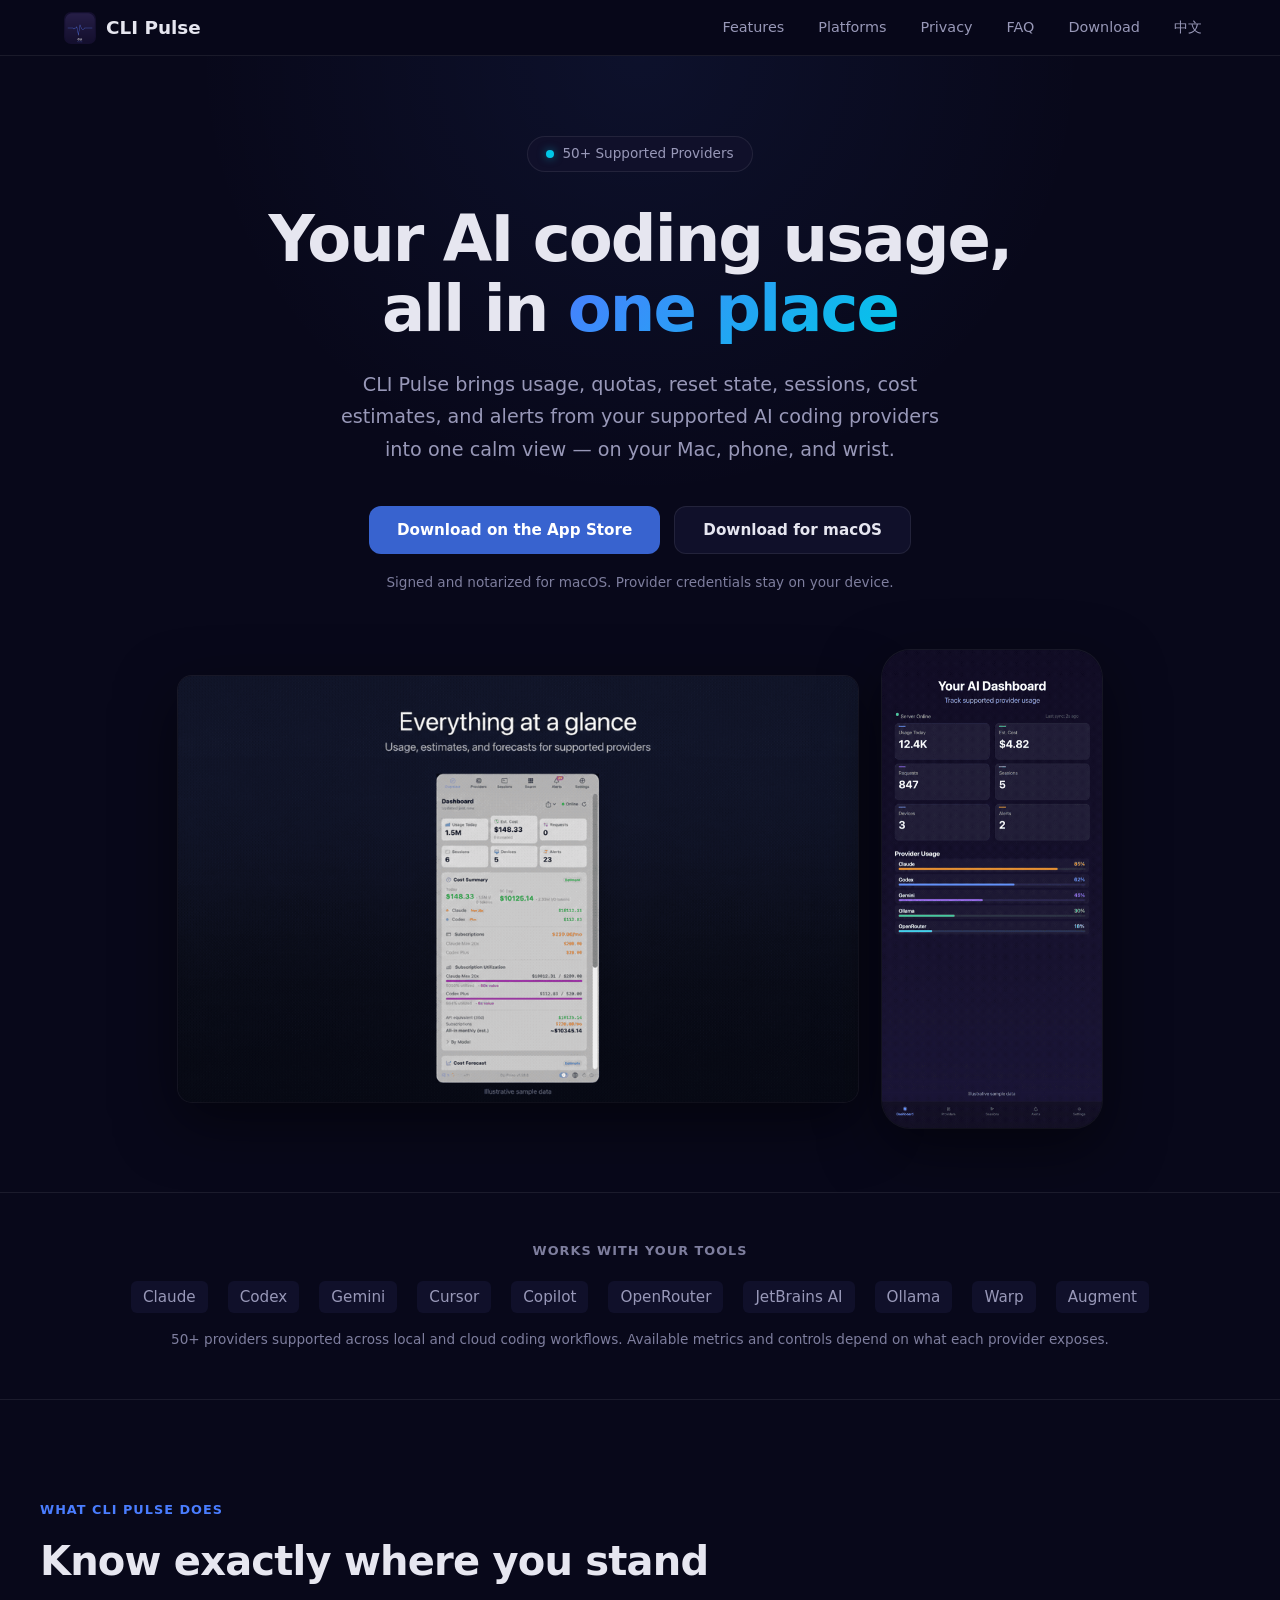
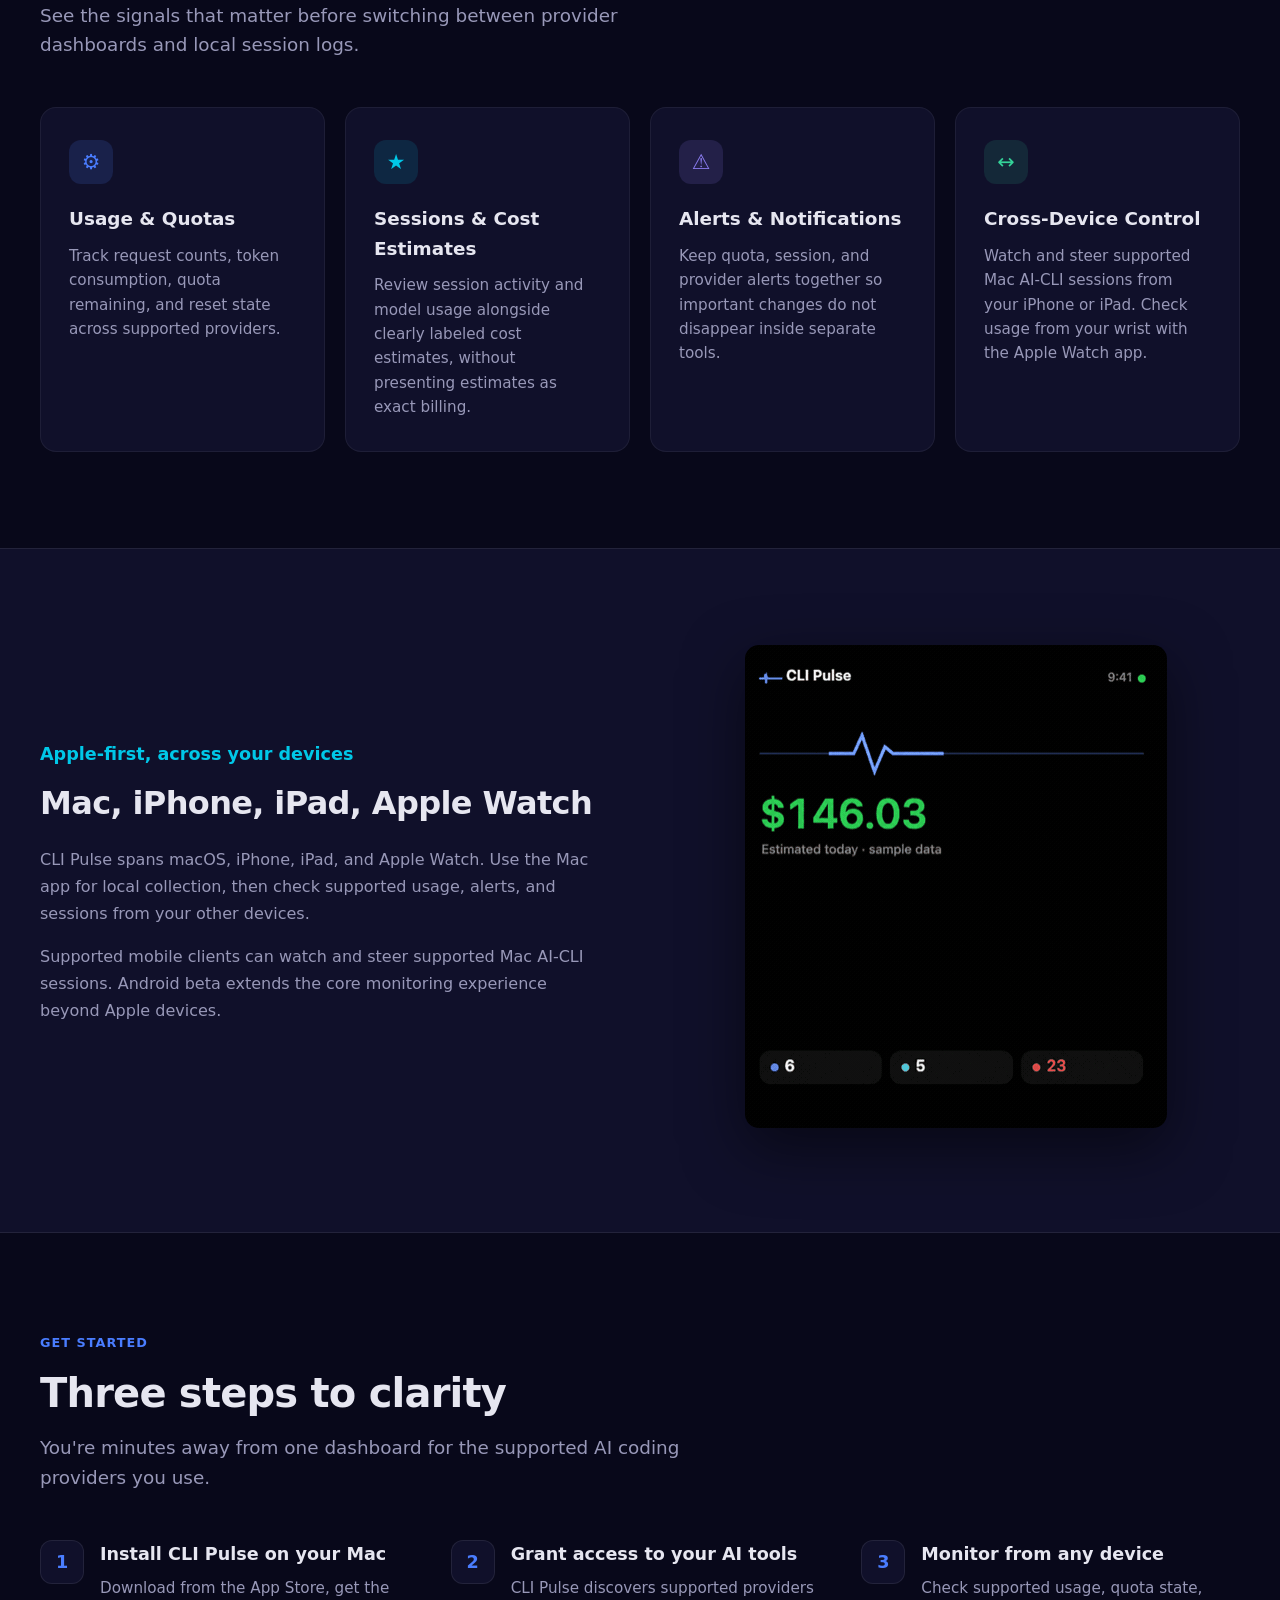
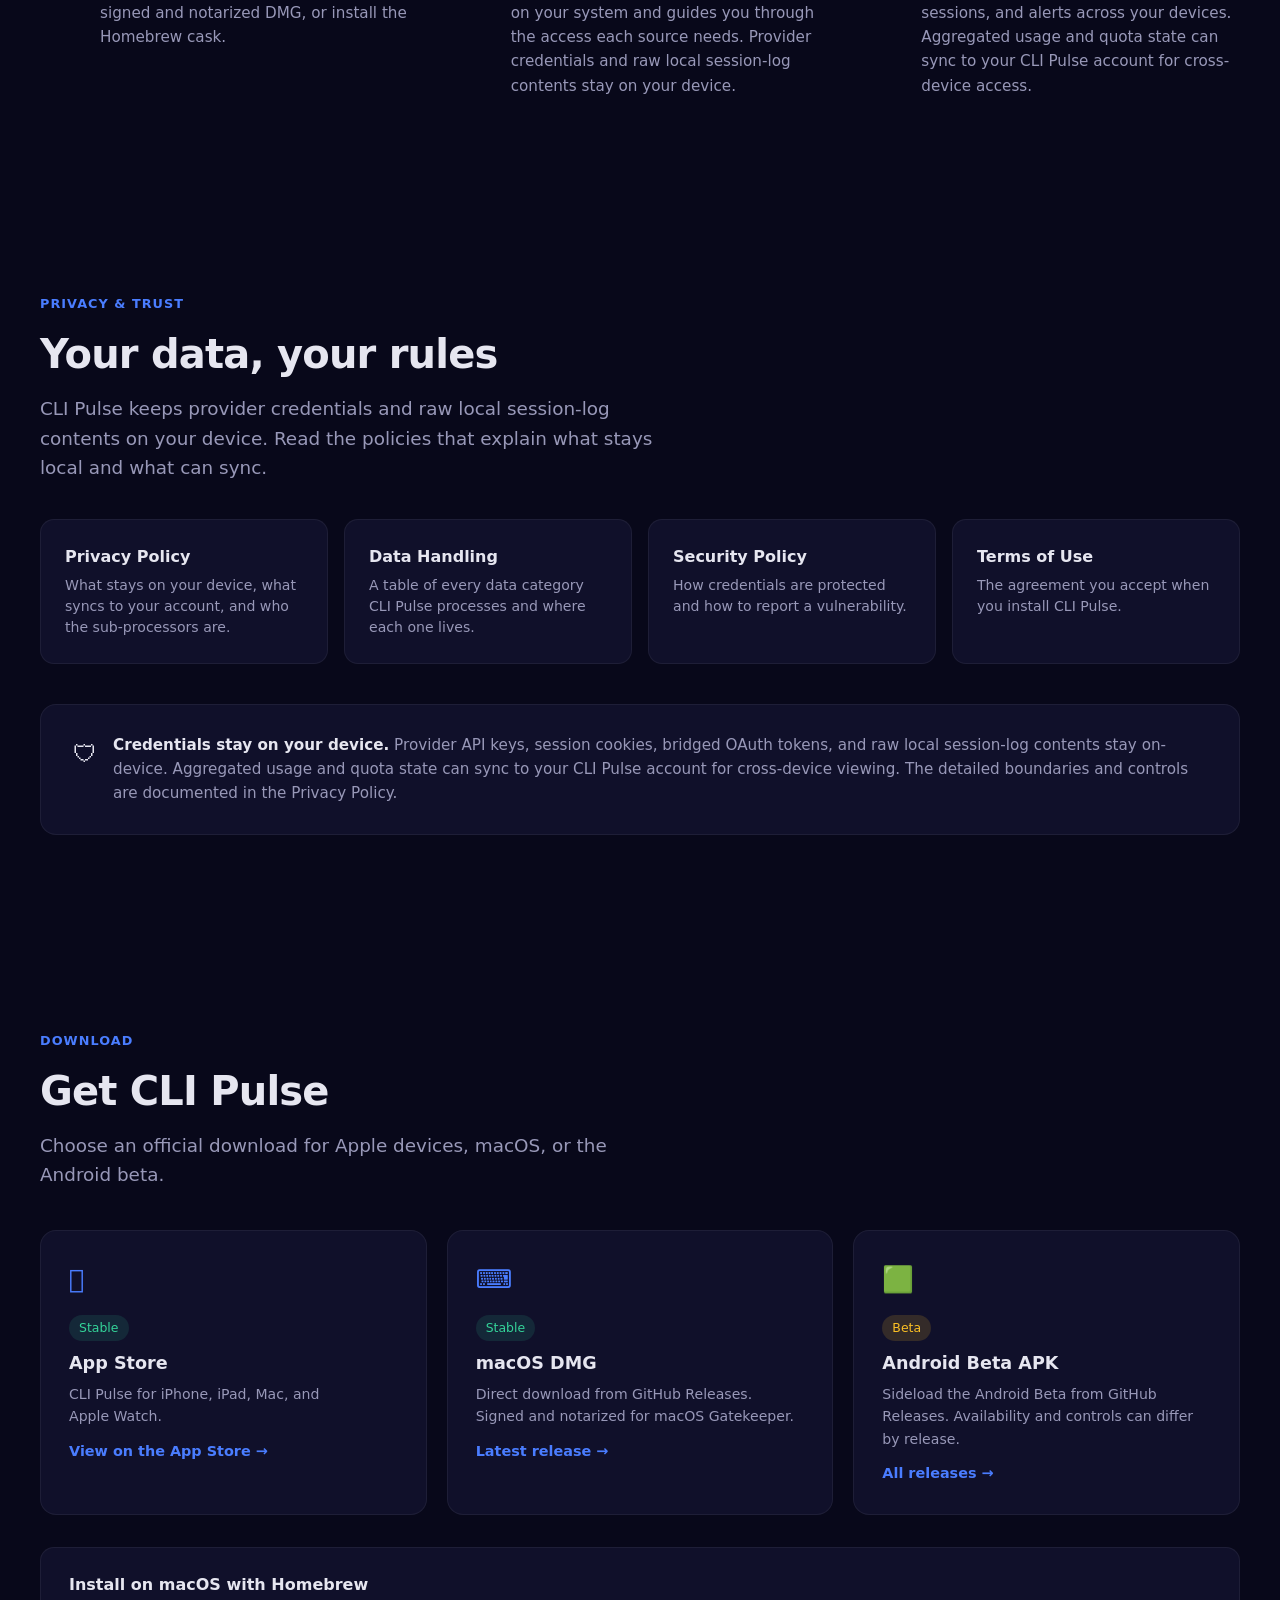
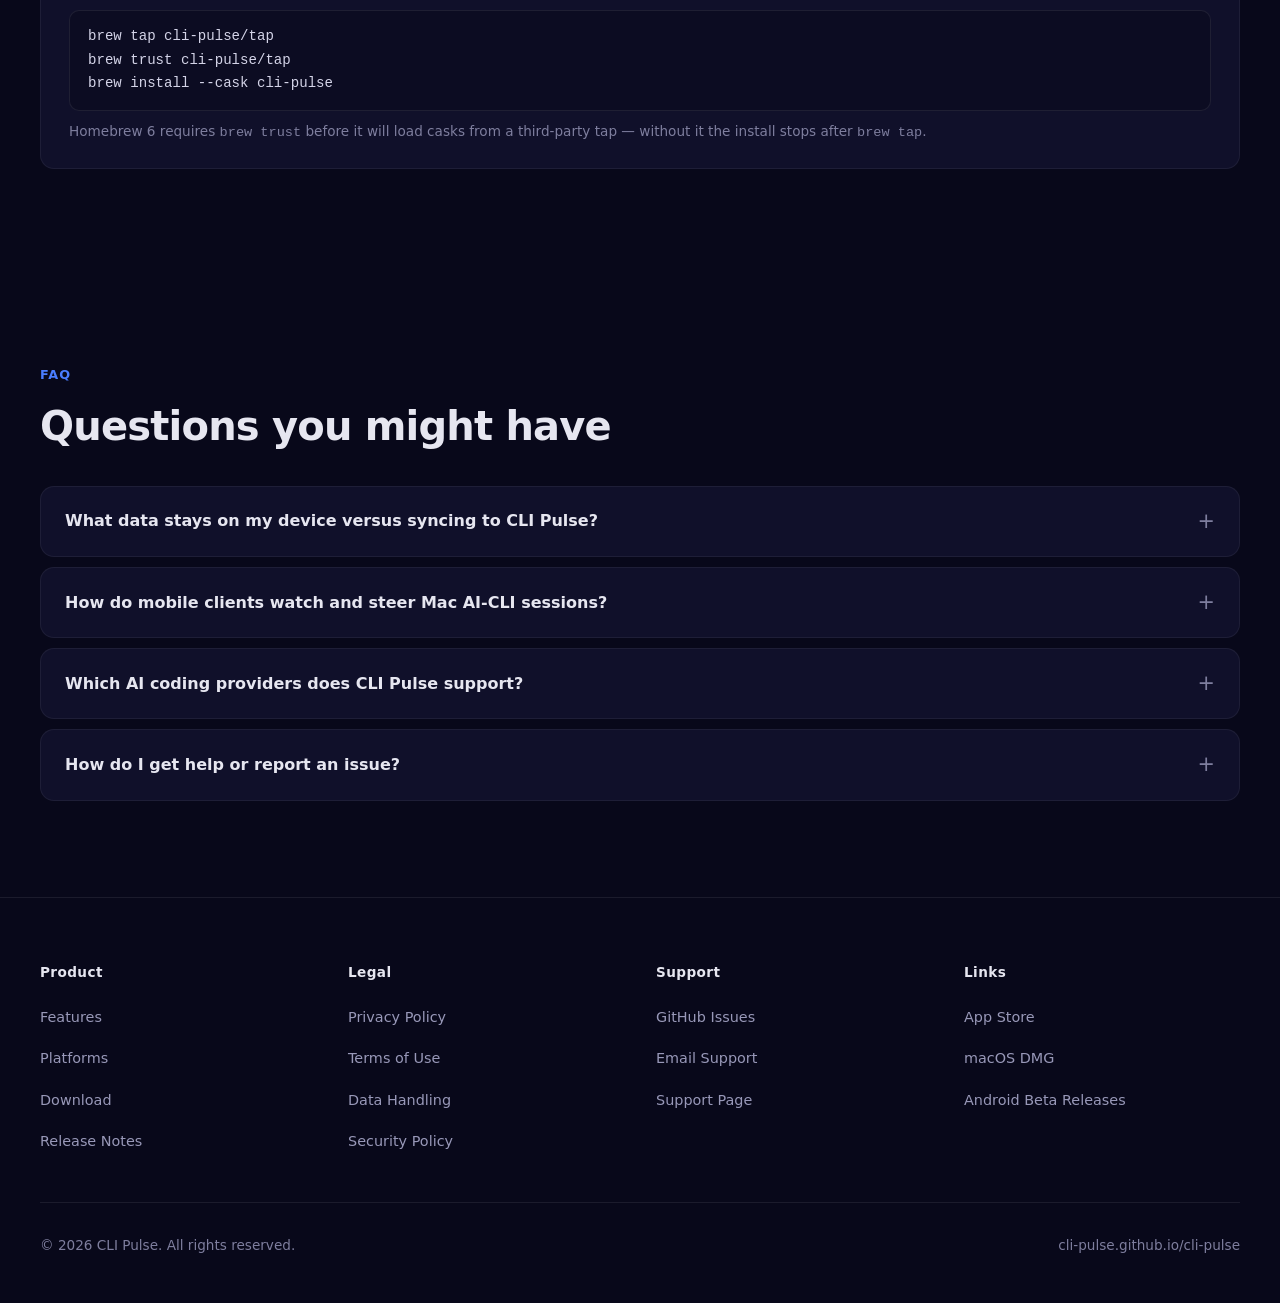
==== commit 108d662e: "docs: prepare bilingual V2 website review" ====
--- a/docs/index.html
+++ b/docs/index.html
@@ -3,30 +3,29 @@
 <head>
 <meta charset="utf-8">
 <meta name="viewport" content="width=device-width, initial-scale=1">
-<title>CLI Pulse — AI Coding Usage Tracker for Claude, Codex &amp; 50+ Providers</title>
-<meta name="description" content="CLI Pulse is a developer app that tracks AI coding usage, quotas, resets, sessions, and cost estimates across 50+ providers including Claude, Codex, Gemini, Cursor, Copilot, OpenRouter, JetBrains AI, Ollama, Warp, and Augment. Available on macOS, iOS, watchOS, and Android Beta.">
+<title>CLI Pulse — AI Coding Usage Monitor for macOS, iOS &amp; Android Beta</title>
+<meta name="description" content="Monitor usage, quotas, reset state, sessions, cost estimates, and alerts across 50+ supported AI coding providers. Watch and steer supported Mac AI-CLI sessions from iPhone or iPad.">
 <link rel="canonical" href="https://cli-pulse.github.io/cli-pulse/">
 <link rel="alternate" hreflang="en" href="https://cli-pulse.github.io/cli-pulse/">
 <link rel="alternate" hreflang="zh-CN" href="https://cli-pulse.github.io/cli-pulse/zh/">
 <link rel="alternate" hreflang="x-default" href="https://cli-pulse.github.io/cli-pulse/">
-<link rel="icon" type="image/png" href="./assets/app-icon.png">
+<meta name="theme-color" content="#08081a">
+<link rel="icon" href="assets/app-icon.png" type="image/png">
 
 <!-- Open Graph -->
+<meta property="og:title" content="CLI Pulse — AI Coding Usage Monitor">
+<meta property="og:description" content="Monitor usage, quotas, reset state, sessions, cost estimates, and alerts across 50+ supported AI coding providers on Mac, iPhone, iPad, Apple Watch, and Android Beta.">
+<meta property="og:url" content="https://cli-pulse.github.io/cli-pulse/">
 <meta property="og:type" content="website">
-<meta property="og:site_name" content="CLI Pulse">
-<meta property="og:title" content="CLI Pulse — AI Coding Usage Tracker for Claude, Codex &amp; 50+ Providers">
-<meta property="og:description" content="Track AI coding usage, quotas, resets, sessions, and cost estimates across 50+ providers. Available on macOS, iOS, watchOS, and Android Beta.">
-<meta property="og:url" content="https://cli-pulse.github.io/cli-pulse/">
-<meta property="og:image" content="https://cli-pulse.github.io/cli-pulse/assets/app-icon.png">
-<meta property="og:image:width" content="1024">
-<meta property="og:image:height" content="1024">
-<meta property="og:locale" content="en_US">
-
-<!-- Twitter Card -->
-<meta name="twitter:card" content="summary">
-<meta name="twitter:title" content="CLI Pulse — AI Coding Usage Tracker for Claude, Codex &amp; 50+ Providers">
-<meta name="twitter:description" content="Track AI coding usage, quotas, resets, sessions, and cost estimates across 50+ providers. Available on macOS, iOS, watchOS, and Android Beta.">
-<meta name="twitter:image" content="https://cli-pulse.github.io/cli-pulse/assets/app-icon.png">
+<meta property="og:image" content="https://cli-pulse.github.io/cli-pulse/assets/hero-mac-v2.png">
+<meta property="og:image:width" content="900">
+<meta property="og:image:height" content="563">
+
+<!-- Twitter -->
+<meta name="twitter:card" content="summary_large_image">
+<meta name="twitter:title" content="CLI Pulse — AI Coding Usage Monitor">
+<meta name="twitter:description" content="Monitor usage, quotas, reset state, sessions, cost estimates, and alerts across 50+ supported AI coding providers, with Android Beta availability.">
+<meta name="twitter:image" content="https://cli-pulse.github.io/cli-pulse/assets/hero-mac-v2.png">
 
 <!-- JSON-LD -->
 <script type="application/ld+json">
@@ -35,425 +34,338 @@
   "@type": "SoftwareApplication",
   "name": "CLI Pulse",
   "applicationCategory": "DeveloperApplication",
-  "operatingSystem": ["macOS", "iOS", "watchOS", "Android Beta"],
-  "description": "A developer app for monitoring usage, quotas, resets, sessions, and cost estimates across AI coding providers.",
+  "operatingSystem": "macOS, iOS, iPadOS, watchOS, Android Beta",
   "url": "https://cli-pulse.github.io/cli-pulse/",
-  "downloadUrl": [
-    "https://apps.apple.com/app/cli-pulse/id6761163709",
-    "https://github.com/cli-pulse/cli-pulse-distrib/releases/latest",
-    "https://play.google.com/apps/internaltest/4699926885235347963"
-  ],
-  "sameAs": [
-    "https://github.com/cli-pulse/cli-pulse"
-  ]
+  "description": "Monitor usage, quotas, reset state, sessions, cost estimates, and alerts across 50+ supported AI coding providers."
 }
 </script>
 
-<style>
-:root {
-  --bg-page: #05050a;
-  --bg-surface: #0e0e16;
-  --bg-card: #13131f;
-  --text: #f5f5f7;
-  --text-muted: #8a8aa3;
-  --brand: #4a86ff;
-  --brand-light: #82b1ff;
-  --accent-green: #3ddc84;
-  --border: rgba(255,255,255,0.08);
-  --radius: 18px;
-}
-* { margin:0; padding:0; box-sizing:border-box; }
-html { scroll-behavior:smooth; }
-@media (prefers-reduced-motion: reduce) {
-  html { scroll-behavior:auto; }
-  *, *::before, *::after { animation-duration:0.01ms !important; animation-iteration-count:1 !important; transition-duration:0.01ms !important; }
-}
-body {
-  font-family: -apple-system, BlinkMacSystemFont, "SF Pro Text", "Segoe UI", Roboto, system-ui, sans-serif;
-  background: var(--bg-page);
-  color: var(--text);
-  line-height:1.6;
-  -webkit-font-smoothing:antialiased;
-}
-a { color: var(--brand-light); text-decoration:none; }
-a:hover { text-decoration:underline; }
-a:focus-visible, button:focus-visible { outline:2px solid var(--brand); outline-offset:2px; }
-img { max-width:100%; height:auto; display:block; }
-.container { width:min(1100px, 92%); margin-inline:auto; }
-
-header {
-  position:sticky; top:0; z-index:50;
-  background: rgba(5,5,10,0.8);
-  backdrop-filter: blur(12px);
-  border-bottom:1px solid var(--border);
-}
-nav { display:flex; align-items:center; justify-content:space-between; height:64px; }
-.brand { display:flex; align-items:center; gap:10px; font-weight:700; color:#fff; }
-.brand img { width:28px; height:28px; border-radius:7px; }
-.nav-links { display:flex; gap:28px; list-style:none; font-size:0.92rem; }
-.nav-links a { color: var(--text-muted); }
-.nav-links a:hover { color:#fff; text-decoration:none; }
-.nav-toggle { display:none; background:transparent; border:0; color:var(--text); cursor:pointer; }
-.nav-toggle svg { width:24px; height:24px; }
-
-.btn {
-  display:inline-flex; align-items:center; justify-content:center; gap:8px;
-  padding:12px 20px; border-radius:999px; font-weight:600; font-size:0.95rem;
-  transition: transform .15s ease, background .15s ease;
-  border:0; cursor:pointer;
-}
-.btn:hover { transform: translateY(-1px); text-decoration:none; }
-.btn-primary { background: var(--brand); color:#fff; }
-.btn-secondary { background: rgba(255,255,255,0.08); color:#fff; border:1px solid var(--border); }
-
-.hero { text-align:center; padding: 80px 0 40px; position:relative; overflow:hidden; }
-.hero::before {
-  content:""; position:absolute; inset:0;
-  background: radial-gradient(circle at 50% 30%, rgba(74,134,255,0.18), transparent 55%);
-  pointer-events:none;
-}
-.eyebrow { color:var(--brand-light); font-weight:600; font-size:0.85rem; margin-bottom:16px; }
-.hero h1 { font-size: clamp(2.4rem, 6vw, 4.2rem); line-height:1.05; letter-spacing:-0.03em; margin-bottom:20px; }
-.hero p { color:var(--text-muted); font-size: clamp(1.05rem, 2.2vw, 1.25rem); max-width:640px; margin:0 auto 32px; }
-.hero-actions { display:flex; justify-content:center; gap:14px; flex-wrap:wrap; margin-bottom:48px; }
-.hero-visual { position:relative; max-width:900px; margin:0 auto; }
-.hero-visual img { border-radius: var(--radius); box-shadow: 0 24px 80px rgba(0,0,0,0.6); border:1px solid var(--border); }
-
-.trust { padding: 40px 0 60px; text-align:center; }
-.trust-row { display:flex; flex-wrap:wrap; justify-content:center; gap:32px 48px; color:var(--text-muted); font-size:0.9rem; }
-.trust-row span { display:flex; align-items:center; gap:8px; }
-
-.section { padding: 80px 0; }
-.section-title { font-size: clamp(1.7rem, 4vw, 2.4rem); font-weight:800; letter-spacing:-0.02em; margin-bottom:12px; }
-.section-lede { color:var(--text-muted); font-size:1.05rem; max-width:560px; margin-bottom:40px; }
-.section-head { text-align:center; }
-.section-head .section-lede { margin-inline:auto; }
-
-.bento { display:grid; grid-template-columns: repeat(4, 1fr); gap:16px; }
-.bento-card {
-  background: var(--bg-card); border:1px solid var(--border); border-radius: var(--radius);
-  padding: 28px; text-align:left;
-}
-.bento-card h3 { font-size:1.1rem; margin-bottom:8px; display:flex; align-items:center; gap:10px; }
-.bento-card p { color:var(--text-muted); font-size:0.94rem; }
-.bento-card.wide { grid-column: span 2; }
-
-.providers { display:flex; flex-wrap:wrap; justify-content:center; gap:10px; margin-top:28px; }
-.chip { background: var(--bg-card); border:1px solid var(--border); padding:8px 14px; border-radius:999px; font-size:0.9rem; font-weight:600; }
-
-.download-grid { display:grid; grid-template-columns: repeat(4, 1fr); gap:16px; }
-.download-card { background: var(--bg-card); border:1px solid var(--border); border-radius: var(--radius); padding:24px; text-align:center; }
-.download-card h4 { margin:12px 0 4px; }
-.download-card small { color:var(--text-muted); font-size:0.8rem; display:block; margin-bottom:14px; }
-.download-card .emoji { font-size:1.8rem; line-height:1; }
-.code { background:#05050a; color:#e6e6f0; padding:12px; border-radius:10px; font-family: ui-monospace, Menlo, monospace; font-size:0.75rem; text-align:left; overflow-x:auto; }
-
-.faq { max-width:760px; margin:0 auto; display:grid; gap:12px; }
-details { background: var(--bg-card); border:1px solid var(--border); border-radius:14px; padding:18px 22px; }
-summary { font-weight:700; cursor:pointer; list-style:none; display:flex; justify-content:space-between; align-items:center; }
-summary::-webkit-details-marker { display:none; }
-summary svg { width:18px; height:18px; color:var(--text-muted); flex-shrink:0; }
-details p { color:var(--text-muted); margin-top:10px; font-size:0.95rem; }
-
-footer { border-top:1px solid var(--border); padding: 60px 0 30px; color:var(--text-muted); font-size:0.9rem; }
-.footer-grid { display:grid; grid-template-columns: 1.5fr repeat(3, 1fr); gap:40px; margin-bottom:40px; }
-.footer-grid h4 { color:#fff; margin-bottom:14px; font-size:0.85rem; }
-.footer-grid ul { list-style:none; display:grid; gap:8px; }
-.footer-bottom { border-top:1px solid var(--border); padding-top:24px; display:flex; flex-wrap:wrap; justify-content:space-between; gap:12px; }
-
-@media (max-width: 900px) {
-  .bento { grid-template-columns: repeat(2, 1fr); }
-  .download-grid { grid-template-columns: repeat(2, 1fr); }
-  .footer-grid { grid-template-columns: 1fr 1fr; }
-}
-@media (max-width: 720px) {
-  .nav-links {
-    position:absolute; top:64px; left:0; right:0;
-    flex-direction:column; gap:0;
-    background: var(--bg-surface);
-    border-bottom:1px solid var(--border);
-    padding: 8px 0;
-    display:none;
-  }
-  .nav-links.is-open { display:flex; }
-  .nav-links li { width:100%; }
-  .nav-links a { display:block; padding:12px 24px; }
-  .nav-toggle { display:block; }
-  .nav-cta { display:none; }
-  .hero-actions { flex-direction:column; align-items:stretch; }
-  .hero-actions .btn { width:100%; }
-}
-@media (max-width: 560px) {
-  .bento, .download-grid { grid-template-columns: 1fr; }
-  .bento-card.wide { grid-column:auto; }
-  .footer-grid { grid-template-columns: 1fr; }
-  .footer-bottom { flex-direction:column; }
-}
-</style>
+<link rel="stylesheet" href="assets/site.css">
 </head>
 <body>
 
-<header>
-  <div class="container">
-    <nav>
-      <a class="brand" href="./index.html" aria-label="CLI Pulse home">
-        <img src="./assets/app-icon.png" alt="CLI Pulse app icon">
-        CLI Pulse
-      </a>
-
-      <button class="nav-toggle" id="navToggle" aria-expanded="false" aria-controls="navMenu" aria-label="Toggle navigation">
-        <svg viewBox="0 0 24 24" fill="none" stroke="currentColor" stroke-width="2" stroke-linecap="round" stroke-linejoin="round" aria-hidden="true">
-          <line x1="3" y1="6" x2="21" y2="6"></line>
-          <line x1="3" y1="12" x2="21" y2="12"></line>
-          <line x1="3" y1="18" x2="21" y2="18"></line>
-        </svg>
-      </button>
-
-      <ul class="nav-links" id="navMenu">
-        <li><a href="#features">Features</a></li>
-        <li><a href="#providers">Providers</a></li>
-        <li><a href="#privacy">Privacy</a></li>
-        <li><a href="#download">Download</a></li>
-        <li><a href="./zh/index.html" lang="zh-CN" aria-label="切换到中文">中文</a></li>
-        <li class="nav-cta"><a class="btn btn-primary" href="https://apps.apple.com/app/cli-pulse/id6761163709">Download</a></li>
-      </ul>
-
-      <a class="btn btn-primary nav-cta" href="https://apps.apple.com/app/cli-pulse/id6761163709">Download</a>
-    </nav>
-  </div>
+<!-- Skip link -->
+<a href="#main-content" class="skip-link">Skip to main content</a>
+
+<!-- Navigation -->
+<header class="site-nav" role="banner">
+  <nav class="nav-inner" aria-label="Main navigation">
+    <a class="nav-brand" href="./" aria-label="CLI Pulse home">
+      <img src="assets/app-icon.png" alt="" width="32" height="32">
+      CLI Pulse
+    </a>
+    <ul class="nav-links">
+      <li><a href="#features">Features</a></li>
+      <li><a href="#platforms">Platforms</a></li>
+      <li><a href="#privacy">Privacy</a></li>
+      <li><a href="#faq">FAQ</a></li>
+      <li><a href="#download">Download</a></li>
+      <li><a href="zh/" lang="zh-CN" hreflang="zh-CN" aria-label="Switch to Chinese">中文</a></li>
+    </ul>
+  </nav>
 </header>
 
-<main>
+<main id="main-content" tabindex="-1">
+
+  <!-- Hero -->
   <section class="hero" aria-labelledby="hero-title">
-    <div class="container">
-      <p class="eyebrow">AI coding usage tracker</p>
-      <h1 id="hero-title">One place to watch all your AI coding usage.</h1>
-      <p>CLI Pulse gathers usage, quotas, resets, sessions, and cost estimates from the AI providers and CLI tools you already use — then shows them on Mac, iPhone, iPad, Apple Watch, and Android. Your provider keys and raw session logs stay on your device.</p>
+    <div class="section-inner">
+      <div class="hero-badge">
+        <span class="dot" aria-hidden="true"></span>
+        50+ Supported Providers
+      </div>
+      <h1 class="hero-title" id="hero-title">
+        Your AI coding usage,<br>all in <span class="highlight">one place</span>
+      </h1>
+      <p class="hero-copy">
+        CLI Pulse brings usage, quotas, reset state, sessions, cost estimates,
+        and alerts from your supported AI coding providers into one calm view —
+        on your Mac, phone, and wrist.
+      </p>
       <div class="hero-actions">
-        <a class="btn btn-primary" href="https://apps.apple.com/app/cli-pulse/id6761163709">Download on the App Store</a>
-        <a class="btn btn-secondary" href="https://github.com/cli-pulse/cli-pulse-distrib/releases/latest">macOS DMG</a>
-      </div>
-      <div class="hero-visual">
-        <img src="./assets/screenshot-macos-overview.png" alt="CLI Pulse dashboard on macOS showing provider usage and quotas.">
-      </div>
-    </div>
-  </section>
-
-  <section class="trust">
-    <div class="container">
-      <div class="trust-row">
-        <span>🖥 macOS · 📱 iOS · ⌚ watchOS · 🤖 Android Beta</span>
-        <span>🔐 Provider keys stay local</span>
-        <span>⚡ 50+ providers supported</span>
-      </div>
-    </div>
-  </section>
-
+        <a href="https://apps.apple.com/us/app/cli-pulse/id6761163709" class="btn btn-primary" aria-label="Download CLI Pulse on the App Store">
+          Download on the App&nbsp;Store
+        </a>
+        <a href="https://github.com/cli-pulse/cli-pulse-distrib/releases/latest" class="btn btn-secondary" aria-label="Download CLI Pulse for macOS">
+          Download for macOS
+        </a>
+      </div>
+      <p class="hero-note">Signed and notarized for macOS. Provider credentials stay on your device.</p>
+      <div class="hero-devices">
+        <img class="mac-shot" src="assets/hero-mac-v2.png" alt="Illustrative CLI Pulse macOS dashboard with sample usage, cost estimates, supported providers, and alerts" width="900" height="563" loading="eager" fetchpriority="high" decoding="async">
+        <img class="phone-shot" src="assets/hero-phone-v2.png" alt="Illustrative CLI Pulse iPhone dashboard with sample usage and supported provider status" width="400" height="868" loading="eager" decoding="async">
+      </div>
+    </div>
+  </section>
+
+  <!-- Provider strip -->
+  <section class="provider-strip" aria-label="Supported providers">
+    <div class="section-inner">
+      <p class="provider-label">Works with your tools</p>
+      <div class="provider-list">
+        <span>Claude</span>
+        <span>Codex</span>
+        <span>Gemini</span>
+        <span>Cursor</span>
+        <span>Copilot</span>
+        <span>OpenRouter</span>
+        <span>JetBrains AI</span>
+        <span>Ollama</span>
+        <span>Warp</span>
+        <span>Augment</span>
+      </div>
+      <p class="provider-footnote">50+ providers supported across local and cloud coding workflows. Available metrics and controls depend on what each provider exposes.</p>
+    </div>
+  </section>
+
+  <!-- Outcome cards -->
   <section class="section" id="features" aria-labelledby="features-title">
-    <div class="container">
-      <div class="section-head">
-        <h2 class="section-title" id="features-title">Everything at a glance</h2>
-        <p class="section-lede">A focused dashboard for the numbers that matter when you live inside AI coding agents.</p>
-      </div>
-      <div class="bento">
-        <article class="bento-card wide">
-          <h3>📊 Usage &amp; quota visibility</h3>
-          <p>See tokens, requests, remaining quota, plan tier, and reset dates for each provider in one place.</p>
-        </article>
-        <article class="bento-card">
-          <h3>🔔 Reset status &amp; alerts</h3>
-          <p>Know which quotas reset daily, weekly, or monthly and get alerts before you hit a limit.</p>
-        </article>
-        <article class="bento-card">
-          <h3>💰 Cost estimates</h3>
-          <p>Local estimates from published pricing help you spot runaway spend before the bill arrives.</p>
-        </article>
-        <article class="bento-card wide">
-          <h3>📱 Session control from mobile</h3>
-          <p>When the macOS helper is running, view and respond to AI-CLI sessions from your iPhone or iPad.</p>
-        </article>
-      </div>
-    </div>
-  </section>
-
-  <section class="section" id="providers" style="background:var(--bg-surface)" aria-labelledby="providers-title">
-    <div class="container">
-      <div class="section-head">
-        <h2 class="section-title" id="providers-title">Works with the tools you already use</h2>
-        <p class="section-lede">Connect the AI coding agents and CLI tools already on your machine.</p>
-      </div>
-      <div class="providers">
-        <span class="chip">Claude</span>
-        <span class="chip">Codex</span>
-        <span class="chip">Gemini</span>
-        <span class="chip">Cursor</span>
-        <span class="chip">Copilot</span>
-        <span class="chip">OpenRouter</span>
-        <span class="chip">JetBrains AI</span>
-        <span class="chip">Ollama</span>
-        <span class="chip">Warp</span>
-        <span class="chip">Augment</span>
-        <span class="chip">+ 50 more</span>
-      </div>
-    </div>
-  </section>
-
-  <section class="section" id="privacy" aria-labelledby="privacy-title">
-    <div class="container">
-      <div class="section-head">
-        <h2 class="section-title" id="privacy-title">Privacy by design</h2>
-        <p class="section-lede">The credentials and logs you worry about never leave your device.</p>
-      </div>
-      <div class="bento" style="max-width:900px; margin-inline:auto">
-        <article class="bento-card">
-          <h3>🔒 API keys</h3>
-          <p>Stored in your device's secure keychain, never uploaded.</p>
-        </article>
-        <article class="bento-card">
-          <h3>🍪 Session cookies</h3>
-          <p>Used locally as headers, never sent to our servers.</p>
-        </article>
-        <article class="bento-card">
-          <h3>📝 Raw logs</h3>
-          <p>Scanned on-device only. Only aggregated numbers sync.</p>
-        </article>
-        <article class="bento-card">
-          <h3>☁️ Synced data</h3>
-          <p>Token counts, quota summaries, cost estimates, and display metadata.</p>
-        </article>
-      </div>
-      <p style="text-align:center; margin-top:32px; color:var(--text-muted)">Read the full <a href="./privacy.html">Privacy Policy</a> and <a href="./data-handling.html">Data Handling</a> breakdown.</p>
-    </div>
-  </section>
-
-  <section class="section" id="download" style="background:var(--bg-surface)" aria-labelledby="download-title">
-    <div class="container">
-      <div class="section-head">
-        <h2 class="section-title" id="download-title">Get CLI Pulse</h2>
-        <p class="section-lede">Choose the channel that fits your workflow.</p>
-      </div>
+    <div class="section-inner">
+      <span class="section-label">What CLI Pulse Does</span>
+      <h2 class="section-title" id="features-title">Know exactly where you stand</h2>
+      <p class="section-subtitle">See the signals that matter before switching between provider dashboards and local session logs.</p>
+      <div class="cards-grid">
+
+        <div class="outcome-card">
+          <div class="card-icon blue" aria-hidden="true">&#9881;</div>
+          <h3>Usage &amp; Quotas</h3>
+          <p>Track request counts, token consumption, quota remaining, and reset state across supported providers.</p>
+        </div>
+
+        <div class="outcome-card">
+          <div class="card-icon cyan" aria-hidden="true">&#9733;</div>
+          <h3>Sessions &amp; Cost Estimates</h3>
+          <p>Review session activity and model usage alongside clearly labeled cost estimates, without presenting estimates as exact billing.</p>
+        </div>
+
+        <div class="outcome-card">
+          <div class="card-icon violet" aria-hidden="true">&#9888;</div>
+          <h3>Alerts &amp; Notifications</h3>
+          <p>Keep quota, session, and provider alerts together so important changes do not disappear inside separate tools.</p>
+        </div>
+
+        <div class="outcome-card">
+          <div class="card-icon green" aria-hidden="true">&#8596;</div>
+          <h3>Cross-Device Control</h3>
+          <p>Watch and steer supported Mac AI-CLI sessions from your iPhone or iPad. Check usage from your wrist with the Apple Watch app.</p>
+        </div>
+
+      </div>
+    </div>
+  </section>
+
+  <!-- Apple-platform showcase -->
+  <section class="section platform-showcase" id="platforms" aria-labelledby="platforms-title">
+    <div class="section-inner">
+      <div class="showcase-layout">
+        <div class="showcase-text">
+          <p class="showcase-kicker">Apple-first, across your devices</p>
+          <h2 id="platforms-title">Mac, iPhone, iPad, Apple&nbsp;Watch</h2>
+          <p>CLI Pulse spans macOS, iPhone, iPad, and Apple Watch. Use the Mac app for local collection, then check supported usage, alerts, and sessions from your other devices.</p>
+          <p>Supported mobile clients can watch and steer supported Mac AI-CLI sessions. Android beta extends the core monitoring experience beyond Apple devices.</p>
+        </div>
+        <div class="showcase-image">
+          <img src="assets/pulse-motif-v2.png" alt="Illustrative CLI Pulse Apple Watch view with sample estimated cost and activity indicators" width="422" height="483" loading="lazy">
+        </div>
+      </div>
+    </div>
+  </section>
+
+  <!-- How it works -->
+  <section class="section" id="how-it-works" aria-labelledby="steps-title">
+    <div class="section-inner">
+      <span class="section-label">Get Started</span>
+      <h2 class="section-title" id="steps-title">Three steps to clarity</h2>
+      <p class="section-subtitle">You're minutes away from one dashboard for the supported AI coding providers you use.</p>
+      <div class="steps-list">
+
+        <div class="step">
+          <h3>Install CLI Pulse on your Mac</h3>
+          <p>Download from the App Store, get the signed and notarized DMG, or install the Homebrew cask.</p>
+        </div>
+
+        <div class="step">
+          <h3>Grant access to your AI tools</h3>
+          <p>CLI Pulse discovers supported providers on your system and guides you through the access each source needs. Provider credentials and raw local session-log contents stay on your device.</p>
+        </div>
+
+        <div class="step">
+          <h3>Monitor from any device</h3>
+          <p>Check supported usage, quota state, sessions, and alerts across your devices. Aggregated usage and quota state can sync to your CLI Pulse account for cross-device access.</p>
+        </div>
+
+      </div>
+    </div>
+  </section>
+
+  <!-- Privacy / Trust -->
+  <section class="section" id="privacy" aria-labelledby="trust-title">
+    <div class="section-inner">
+      <span class="section-label">Privacy &amp; Trust</span>
+      <h2 class="section-title" id="trust-title">Your data, your rules</h2>
+      <p class="section-subtitle">CLI Pulse keeps provider credentials and raw local session-log contents on your device. Read the policies that explain what stays local and what can sync.</p>
+
+      <div class="trust-links">
+        <a href="privacy.html" class="trust-card">
+          <h3>Privacy Policy</h3>
+          <p>What stays on your device, what syncs to your account, and who the sub-processors are.</p>
+        </a>
+        <a href="data-handling.html" class="trust-card">
+          <h3>Data Handling</h3>
+          <p>A table of every data category CLI Pulse processes and where each one lives.</p>
+        </a>
+        <a href="security.html" class="trust-card">
+          <h3>Security Policy</h3>
+          <p>How credentials are protected and how to report a vulnerability.</p>
+        </a>
+        <a href="terms.html" class="trust-card">
+          <h3>Terms of Use</h3>
+          <p>The agreement you accept when you install CLI Pulse.</p>
+        </a>
+      </div>
+
+      <div class="trust-highlight">
+        <span class="shield" aria-hidden="true">&#128737;</span>
+        <p><strong>Credentials stay on your device.</strong> Provider API keys, session cookies, bridged OAuth tokens, and raw local session-log contents stay on-device. Aggregated usage and quota state can sync to your CLI Pulse account for cross-device viewing. The detailed boundaries and controls are documented in the Privacy Policy.</p>
+      </div>
+    </div>
+  </section>
+
+  <!-- Download -->
+  <section class="section" id="download" aria-labelledby="download-title">
+    <div class="section-inner">
+      <span class="section-label">Download</span>
+      <h2 class="section-title" id="download-title">Get CLI Pulse</h2>
+      <p class="section-subtitle">Choose an official download for Apple devices, macOS, or the Android beta.</p>
+
       <div class="download-grid">
-        <article class="download-card">
-          <div class="emoji" aria-hidden="true">🍎</div>
-          <h4>App Store</h4>
-          <small>iPhone · iPad · Watch · Mac</small>
-          <a class="btn btn-primary" href="https://apps.apple.com/app/cli-pulse/id6761163709" style="width:100%">Download</a>
-        </article>
-        <article class="download-card">
-          <div class="emoji" aria-hidden="true">🖥</div>
-          <h4>macOS DMG</h4>
-          <small>Signed &amp; notarized</small>
-          <a class="btn btn-secondary" href="https://github.com/cli-pulse/cli-pulse-distrib/releases/latest" style="width:100%">Download</a>
-        </article>
-        <article class="download-card">
-          <div class="emoji" aria-hidden="true">🤖</div>
-          <h4>Android Beta</h4>
-          <small>Google Play internal test</small>
-          <a class="btn btn-secondary" href="https://play.google.com/apps/internaltest/4699926885235347963" style="width:100%; background:var(--accent-green); color:#0d2818; border:0">Join Beta</a>
-        </article>
-        <article class="download-card">
-          <div class="emoji" aria-hidden="true">🍺</div>
-          <h4>Homebrew</h4>
-          <small>macOS package manager</small>
-          <div class="code">brew tap cli-pulse/tap
+        <a href="https://apps.apple.com/us/app/cli-pulse/id6761163709" class="download-card" aria-label="Download CLI Pulse on the App Store for iPhone, iPad, Mac, and Apple Watch">
+          <div class="platform-icon" aria-hidden="true">&#63743;</div>
+          <span class="platform-tag stable">Stable</span>
+          <h3>App Store</h3>
+          <p>CLI Pulse for iPhone, iPad, Mac, and Apple&nbsp;Watch.</p>
+          <span class="cta-text">View on the App&nbsp;Store &rarr;</span>
+        </a>
+
+        <a href="https://github.com/cli-pulse/cli-pulse-distrib/releases/latest" class="download-card" aria-label="Download CLI Pulse macOS DMG from GitHub Releases">
+          <div class="platform-icon" aria-hidden="true">&#9000;</div>
+          <span class="platform-tag stable">Stable</span>
+          <h3>macOS DMG</h3>
+          <p>Direct download from GitHub Releases. Signed and notarized for macOS Gatekeeper.</p>
+          <span class="cta-text">Latest release &rarr;</span>
+        </a>
+
+        <a href="https://github.com/cli-pulse/cli-pulse/releases" class="download-card" aria-label="Download CLI Pulse Android Beta APK from GitHub Releases">
+          <div class="platform-icon" aria-hidden="true">&#129001;</div>
+          <span class="platform-tag beta">Beta</span>
+          <h3>Android Beta APK</h3>
+          <p>Sideload the Android Beta from GitHub Releases. Availability and controls can differ by release.</p>
+          <span class="cta-text">All releases &rarr;</span>
+        </a>
+      </div>
+
+      <div class="brew-block">
+        <h3>Install on macOS with Homebrew</h3>
+        <pre><code>brew tap cli-pulse/tap
 brew trust cli-pulse/tap
-brew install --cask cli-pulse</div>
-        </article>
-      </div>
-    </div>
-  </section>
-
-  <section class="section" aria-labelledby="faq-title">
-    <div class="container">
-      <div class="section-head">
-        <h2 class="section-title" id="faq-title">Frequently asked questions</h2>
-      </div>
-      <div class="faq">
+brew install --cask cli-pulse</code></pre>
+        <p class="note">Homebrew 6 requires <code>brew trust</code> before it will load casks from a third-party tap — without it the install stops after <code>brew tap</code>.</p>
+      </div>
+    </div>
+  </section>
+
+  <!-- FAQ -->
+  <section class="section" id="faq" aria-labelledby="faq-title">
+    <div class="section-inner">
+      <span class="section-label">FAQ</span>
+      <h2 class="section-title" id="faq-title">Questions you might have</h2>
+      <div class="faq-list">
+
         <details>
-          <summary>What is CLI Pulse? <svg viewBox="0 0 24 24" fill="none" stroke="currentColor" stroke-width="2" stroke-linecap="round" stroke-linejoin="round"><polyline points="6 9 12 15 18 9"></polyline></svg></summary>
-          <p>A developer app for monitoring usage, quotas, resets, sessions, and cost estimates across the AI coding providers and CLI tools you already use.</p>
+          <summary>What data stays on my device versus syncing to CLI Pulse?</summary>
+          <div class="faq-body">
+            <p>Provider API keys, session cookies, bridged OAuth tokens, and raw local session-log contents stay on your device. Aggregated usage and quota state can sync to your CLI Pulse account for cross-device viewing. See the <a href="privacy.html">Privacy Policy</a> for the complete data-by-data breakdown and controls.</p>
+          </div>
         </details>
+
         <details>
-          <summary>Which platforms are supported? <svg viewBox="0 0 24 24" fill="none" stroke="currentColor" stroke-width="2" stroke-linecap="round" stroke-linejoin="round"><polyline points="6 9 12 15 18 9"></polyline></svg></summary>
-          <p>macOS, iPhone, iPad, and Apple Watch are available on the App Store. Android is available via Google Play internal testing. Windows and Linux are not supported.</p>
+          <summary>How do mobile clients watch and steer Mac AI-CLI sessions?</summary>
+          <div class="faq-body">
+            <p>After the Mac helper and your CLI Pulse account are configured, supported mobile clients can show supported Mac AI-CLI session status and available steering actions. Capabilities vary by provider and client rather than being assumed from a provider name.</p>
+          </div>
         </details>
+
         <details>
-          <summary>Does any data leave my device? <svg viewBox="0 0 24 24" fill="none" stroke="currentColor" stroke-width="2" stroke-linecap="round" stroke-linejoin="round"><polyline points="6 9 12 15 18 9"></polyline></svg></summary>
-          <p>Your provider API keys, session cookies, OAuth tokens, and raw session-log contents stay on your device. CLI Pulse syncs only aggregated usage metrics, quota summaries, cost estimates, session display metadata, and device heartbeat information to your account.</p>
+          <summary>Which AI coding providers does CLI Pulse support?</summary>
+          <div class="faq-body">
+            <p>CLI Pulse supports 50+ providers, including Claude, Codex, Gemini, Cursor, Copilot, OpenRouter, JetBrains AI, Ollama, Warp, and Augment. Available metrics and controls depend on what each provider exposes.</p>
+          </div>
         </details>
+
         <details>
-          <summary>Are cost numbers the same as my provider bill? <svg viewBox="0 0 24 24" fill="none" stroke="currentColor" stroke-width="2" stroke-linecap="round" stroke-linejoin="round"><polyline points="6 9 12 15 18 9"></polyline></svg></summary>
-          <p>No. CLI Pulse estimates cost locally from each provider's published pricing and your recorded token or request counts. Provider invoices remain the authoritative source.</p>
+          <summary>How do I get help or report an issue?</summary>
+          <div class="faq-body">
+            <p>For bug reports and feature requests, open an issue on our <a href="https://github.com/cli-pulse/cli-pulse/issues">GitHub repository</a>. For other inquiries, email <a href="mailto:clipulse.support@gmail.com">clipulse.support@gmail.com</a>. We aim to respond within 48 business hours.</p>
+          </div>
         </details>
-        <details>
-          <summary>How do I get support? <svg viewBox="0 0 24 24" fill="none" stroke="currentColor" stroke-width="2" stroke-linecap="round" stroke-linejoin="round"><polyline points="6 9 12 15 18 9"></polyline></svg></summary>
-          <p>Email <a href="mailto:clipulse.support@gmail.com">clipulse.support@gmail.com</a> for general support, or open an issue on <a href="https://github.com/cli-pulse/cli-pulse/issues">GitHub Issues</a> for bug reports and feature requests.</p>
-        </details>
-      </div>
-    </div>
-  </section>
+
+      </div>
+    </div>
+  </section>
+
 </main>
 
-<footer>
-  <div class="container">
+<!-- Footer -->
+<footer class="site-footer" role="contentinfo">
+  <div class="footer-inner">
     <div class="footer-grid">
-      <div>
-        <strong>CLI Pulse</strong>
-        <p style="margin-top:10px">AI coding usage tracker for developers. Monitor the AI providers and CLI tools you already use.</p>
-      </div>
-      <div>
-        <h4>Product</h4>
+
+      <div class="footer-col">
+        <h2>Product</h2>
         <ul>
           <li><a href="#features">Features</a></li>
-          <li><a href="#providers">Providers</a></li>
+          <li><a href="#platforms">Platforms</a></li>
           <li><a href="#download">Download</a></li>
+          <li><a href="release-notes.html">Release Notes</a></li>
         </ul>
       </div>
-      <div>
-        <h4>Trust</h4>
+
+      <div class="footer-col">
+        <h2>Legal</h2>
         <ul>
-          <li><a href="./privacy.html">Privacy</a></li>
-          <li><a href="./data-handling.html">Data Handling</a></li>
-          <li><a href="./security.html">Security</a></li>
-          <li><a href="./terms.html">Terms</a></li>
+          <li><a href="privacy.html">Privacy Policy</a></li>
+          <li><a href="terms.html">Terms of Use</a></li>
+          <li><a href="data-handling.html">Data Handling</a></li>
+          <li><a href="security.html">Security Policy</a></li>
         </ul>
       </div>
-      <div>
-        <h4>Support</h4>
+
+      <div class="footer-col">
+        <h2>Support</h2>
         <ul>
-          <li><a href="./support.html">Support Center</a></li>
-          <li><a href="./release-notes.html">Release Notes</a></li>
           <li><a href="https://github.com/cli-pulse/cli-pulse/issues">GitHub Issues</a></li>
-          <li><a href="mailto:clipulse.support@gmail.com">Email Us</a></li>
+          <li><a href="mailto:clipulse.support@gmail.com">Email Support</a></li>
+          <li><a href="support.html">Support Page</a></li>
         </ul>
       </div>
-    </div>
+
+      <div class="footer-col">
+        <h2>Links</h2>
+        <ul>
+          <li><a href="https://apps.apple.com/us/app/cli-pulse/id6761163709">App Store</a></li>
+          <li><a href="https://github.com/cli-pulse/cli-pulse-distrib/releases/latest">macOS DMG</a></li>
+          <li><a href="https://github.com/cli-pulse/cli-pulse/releases">Android Beta Releases</a></li>
+        </ul>
+      </div>
+
+    </div>
+
     <div class="footer-bottom">
-      <p>&copy; 2026 CLI Pulse · Jason Ye &amp; Yuqi Cao. All rights reserved.</p>
-      <p><a href="https://github.com/cli-pulse/cli-pulse/blob/main/LICENSE.md">LICENSE.md</a></p>
+      <span>&copy; 2026 CLI Pulse. All rights reserved.</span>
+      <a href="https://cli-pulse.github.io/cli-pulse/">cli-pulse.github.io/cli-pulse</a>
     </div>
   </div>
 </footer>
 
-<script>
-(function () {
-  'use strict';
-  var navToggle = document.getElementById('navToggle');
-  var navMenu = document.getElementById('navMenu');
-  if (navToggle && navMenu) {
-    navToggle.addEventListener('click', function () {
-      var isOpen = navMenu.classList.toggle('is-open');
-      navToggle.setAttribute('aria-expanded', String(isOpen));
-    });
-    navMenu.querySelectorAll('a').forEach(function (link) {
-      link.addEventListener('click', function () {
-        navMenu.classList.remove('is-open');
-        navToggle.setAttribute('aria-expanded', 'false');
-      });
-    });
-  }
-})();
-</script>
-
 </body>
 </html>
--- a/docs/assets/site.css
+++ b/docs/assets/site.css
@@ -0,0 +1,885 @@
+/* CLI Pulse — Landing page styles */
+/* Deep indigo/near-black field, blue pulse-line motif, cyan/violet accents */
+
+:root {
+  /* Backgrounds */
+  --bg-primary: #08081a;
+  --bg-card: #10102a;
+  --bg-card-hover: #141435;
+  --bg-nav: rgba(8, 8, 26, 0.92);
+
+  /* Accents */
+  --accent-blue: #4a7dff;
+  --accent-blue-solid: #3863cf;
+  --accent-blue-solid-hover: #3b68d8;
+  --accent-cyan: #00c8e8;
+  --accent-violet: #8b7cf0;
+  --accent-violet-soft: rgba(139, 124, 240, 0.15);
+  --pulse-glow: rgba(74, 125, 255, 0.25);
+
+  /* Text */
+  --text-primary: #e6e6f0;
+  --text-secondary: #9898b8;
+  --text-muted: #7e7e9e;
+
+  /* Borders */
+  --border-subtle: rgba(255, 255, 255, 0.08);
+  --border-card: rgba(255, 255, 255, 0.06);
+
+  /* Sizing */
+  --max-width: 1200px;
+  --nav-height: 56px;
+}
+
+/* Reset */
+*, *::before, *::after {
+  margin: 0;
+  padding: 0;
+  box-sizing: border-box;
+}
+
+html {
+  scroll-behavior: smooth;
+  scroll-padding-top: calc(var(--nav-height) + 24px);
+}
+
+body {
+  font-family: -apple-system, BlinkMacSystemFont, "SF Pro Text", "SF Pro Display", system-ui, sans-serif;
+  background: var(--bg-primary);
+  color: var(--text-primary);
+  line-height: 1.6;
+  -webkit-font-smoothing: antialiased;
+  -moz-osx-font-smoothing: grayscale;
+}
+
+/* Reduced motion */
+@media (prefers-reduced-motion: reduce) {
+  html {
+    scroll-behavior: auto;
+  }
+  *, *::before, *::after {
+    animation-duration: 0.01ms !important;
+    animation-iteration-count: 1 !important;
+    transition-duration: 0.01ms !important;
+  }
+}
+
+/* Skip link */
+.skip-link {
+  position: absolute;
+  top: -100%;
+  left: 16px;
+  background: var(--accent-blue-solid);
+  color: #fff;
+  padding: 8px 16px;
+  border-radius: 6px;
+  z-index: 1000;
+  font-weight: 600;
+  text-decoration: none;
+  font-size: 0.95rem;
+}
+.skip-link:focus {
+  top: 8px;
+}
+
+/* Focus states — outline survives forced-colors mode, unlike box-shadow */
+a:focus-visible,
+button:focus-visible,
+details > summary:focus-visible {
+  outline: 3px solid var(--accent-cyan);
+  outline-offset: 2px;
+  border-radius: 6px;
+}
+
+/* Skip-link target: focusable for the jump, but no ring on the region itself */
+#main-content:focus {
+  outline: none;
+}
+
+/* Links */
+a {
+  color: var(--accent-blue);
+  text-decoration: none;
+  transition: color 0.2s;
+}
+a:hover {
+  color: var(--accent-cyan);
+}
+
+/* Navigation */
+.site-nav {
+  position: sticky;
+  top: 0;
+  z-index: 100;
+  background: var(--bg-nav);
+  backdrop-filter: blur(16px);
+  -webkit-backdrop-filter: blur(16px);
+  border-bottom: 1px solid var(--border-subtle);
+  height: var(--nav-height);
+}
+
+.nav-inner {
+  max-width: var(--max-width);
+  margin: 0 auto;
+  padding: 0 24px;
+  height: 100%;
+  display: flex;
+  align-items: center;
+  justify-content: space-between;
+}
+
+.nav-brand {
+  display: flex;
+  align-items: center;
+  gap: 10px;
+  white-space: nowrap;
+  font-weight: 700;
+  font-size: 1.15rem;
+  color: var(--text-primary);
+  text-decoration: none;
+}
+.nav-brand:hover {
+  color: var(--text-primary);
+}
+.nav-brand img {
+  width: 32px;
+  height: 32px;
+  border-radius: 7px;
+}
+
+.nav-links {
+  display: flex;
+  align-items: center;
+  gap: 6px;
+  list-style: none;
+}
+.nav-links a {
+  display: inline-flex;
+  align-items: center;
+  min-height: 44px;
+  padding: 0 14px;
+  font-size: 0.9rem;
+  font-weight: 500;
+  color: var(--text-secondary);
+  text-decoration: none;
+  border-radius: 8px;
+  transition: color 0.2s, background 0.2s;
+}
+.nav-links a:hover {
+  color: var(--text-primary);
+  background: rgba(255, 255, 255, 0.05);
+}
+
+/* Sections */
+.section {
+  padding: 96px 24px;
+}
+.section-inner {
+  max-width: var(--max-width);
+  margin: 0 auto;
+}
+
+.section-label {
+  display: inline-block;
+  font-size: 0.8rem;
+  font-weight: 600;
+  letter-spacing: 0.08em;
+  text-transform: uppercase;
+  color: var(--accent-blue);
+  margin-bottom: 16px;
+}
+
+.section-title {
+  font-size: 2.5rem;
+  font-weight: 700;
+  line-height: 1.2;
+  letter-spacing: -0.02em;
+  color: var(--text-primary);
+  margin-bottom: 16px;
+}
+.section-subtitle {
+  font-size: 1.15rem;
+  color: var(--text-secondary);
+  max-width: 640px;
+  line-height: 1.6;
+}
+
+/* Hero */
+.hero {
+  padding: 80px 24px 64px;
+  position: relative;
+  overflow: hidden;
+}
+.hero::before {
+  content: "";
+  position: absolute;
+  top: -40%;
+  left: 50%;
+  transform: translateX(-50%);
+  width: 900px;
+  height: 900px;
+  background: radial-gradient(ellipse at center, rgba(74, 125, 255, 0.08) 0%, transparent 70%);
+  pointer-events: none;
+}
+.hero .section-inner {
+  position: relative;
+  text-align: center;
+}
+
+.hero-badge {
+  display: inline-flex;
+  align-items: center;
+  gap: 8px;
+  background: var(--bg-card);
+  border: 1px solid var(--border-subtle);
+  border-radius: 100px;
+  padding: 6px 18px;
+  font-size: 0.85rem;
+  color: var(--text-secondary);
+  margin-bottom: 32px;
+}
+.hero-badge .dot {
+  width: 8px;
+  height: 8px;
+  border-radius: 50%;
+  background: var(--accent-cyan);
+  box-shadow: 0 0 8px rgba(0, 200, 232, 0.5);
+}
+
+.hero-title {
+  font-size: clamp(2.5rem, 6vw, 4rem);
+  font-weight: 700;
+  line-height: 1.1;
+  letter-spacing: -0.03em;
+  color: var(--text-primary);
+  margin-bottom: 24px;
+}
+.hero-title .highlight {
+  background: linear-gradient(135deg, var(--accent-blue) 0%, var(--accent-cyan) 100%);
+  background-clip: text;
+  -webkit-background-clip: text;
+  -webkit-text-fill-color: transparent;
+}
+
+@media (forced-colors: active) {
+  .hero-title .highlight {
+    background: none;
+    color: LinkText;
+    -webkit-text-fill-color: currentColor;
+  }
+}
+
+.hero-copy {
+  font-size: 1.2rem;
+  color: var(--text-secondary);
+  max-width: 600px;
+  margin: 0 auto 40px;
+  line-height: 1.7;
+}
+
+.hero-actions {
+  display: flex;
+  align-items: center;
+  justify-content: center;
+  gap: 14px;
+  flex-wrap: wrap;
+  margin-bottom: 18px;
+}
+
+.hero-note {
+  font-size: 0.85rem;
+  color: var(--text-muted);
+  margin-bottom: 56px;
+}
+
+.btn {
+  display: inline-flex;
+  align-items: center;
+  justify-content: center;
+  gap: 8px;
+  min-height: 48px;
+  padding: 0 28px;
+  border-radius: 12px;
+  font-size: 0.95rem;
+  font-weight: 600;
+  text-decoration: none;
+  transition: transform 0.15s, box-shadow 0.15s, background 0.2s;
+  border: none;
+  cursor: pointer;
+}
+.btn:hover {
+  transform: translateY(-1px);
+}
+.btn:active {
+  transform: translateY(0);
+}
+.btn-primary {
+  background: var(--accent-blue-solid);
+  color: #fff;
+}
+.btn-primary:hover {
+  background: var(--accent-blue-solid-hover);
+  color: #fff;
+  box-shadow: 0 4px 20px rgba(56, 99, 207, 0.35);
+}
+.btn-secondary {
+  background: var(--bg-card);
+  color: var(--text-primary);
+  border: 1px solid var(--border-subtle);
+}
+.btn-secondary:hover {
+  background: var(--bg-card-hover);
+  color: var(--text-primary);
+  border-color: rgba(255, 255, 255, 0.15);
+}
+
+/* Cross-device hero composition */
+.hero-devices {
+  display: flex;
+  align-items: center;
+  justify-content: center;
+  gap: 24px;
+  flex-wrap: wrap;
+  position: relative;
+}
+.hero-devices img {
+  border-radius: 14px;
+  box-shadow: 0 20px 60px rgba(0, 0, 0, 0.5), 0 0 0 1px var(--border-subtle);
+}
+.hero-devices .mac-shot {
+  max-width: 680px;
+  width: 100%;
+  height: auto;
+}
+.hero-devices .phone-shot {
+  max-width: 220px;
+  width: 100%;
+  height: auto;
+  border-radius: 28px;
+}
+
+/* Provider strip */
+.provider-strip {
+  padding: 48px 24px;
+  border-top: 1px solid var(--border-subtle);
+  border-bottom: 1px solid var(--border-subtle);
+}
+.provider-strip .section-inner {
+  text-align: center;
+}
+.provider-label {
+  font-size: 0.8rem;
+  font-weight: 600;
+  letter-spacing: 0.08em;
+  text-transform: uppercase;
+  color: var(--text-muted);
+  margin-bottom: 20px;
+}
+.provider-list {
+  display: flex;
+  align-items: center;
+  justify-content: center;
+  flex-wrap: wrap;
+  gap: 10px 20px;
+  font-size: 0.95rem;
+  color: var(--text-secondary);
+}
+.provider-list span {
+  padding: 4px 12px;
+  background: var(--bg-card);
+  border-radius: 6px;
+  font-weight: 500;
+  white-space: nowrap;
+}
+.provider-footnote {
+  font-size: 0.85rem;
+  color: var(--text-muted);
+  margin-top: 16px;
+}
+
+/* Outcome cards */
+.cards-grid {
+  display: grid;
+  grid-template-columns: repeat(auto-fit, minmax(260px, 1fr));
+  gap: 20px;
+  margin-top: 48px;
+}
+
+.outcome-card {
+  background: var(--bg-card);
+  border: 1px solid var(--border-card);
+  border-radius: 16px;
+  padding: 32px 28px;
+  transition: border-color 0.2s, background 0.2s;
+}
+.outcome-card:hover {
+  border-color: rgba(255, 255, 255, 0.12);
+  background: var(--bg-card-hover);
+}
+
+.card-icon {
+  width: 44px;
+  height: 44px;
+  border-radius: 12px;
+  display: flex;
+  align-items: center;
+  justify-content: center;
+  font-size: 1.3rem;
+  margin-bottom: 20px;
+}
+.card-icon.blue {
+  background: rgba(74, 125, 255, 0.15);
+  color: var(--accent-blue);
+}
+.card-icon.cyan {
+  background: rgba(0, 200, 232, 0.12);
+  color: var(--accent-cyan);
+}
+.card-icon.violet {
+  background: var(--accent-violet-soft);
+  color: var(--accent-violet);
+}
+.card-icon.green {
+  background: rgba(52, 211, 153, 0.12);
+  color: #34d399;
+}
+
+.outcome-card h3 {
+  font-size: 1.15rem;
+  font-weight: 600;
+  color: var(--text-primary);
+  margin-bottom: 10px;
+}
+.outcome-card p {
+  font-size: 0.95rem;
+  color: var(--text-secondary);
+  line-height: 1.6;
+}
+
+/* Platform showcase */
+.platform-showcase {
+  background: var(--bg-card);
+  border-top: 1px solid var(--border-subtle);
+  border-bottom: 1px solid var(--border-subtle);
+}
+.showcase-layout {
+  display: flex;
+  align-items: center;
+  gap: 64px;
+  flex-wrap: wrap;
+}
+.showcase-text {
+  flex: 1;
+  min-width: 280px;
+}
+.showcase-text .showcase-kicker {
+  font-size: 1.1rem;
+  font-weight: 600;
+  color: var(--accent-cyan);
+  margin-bottom: 8px;
+}
+.showcase-text h2 {
+  font-size: 2rem;
+  font-weight: 700;
+  color: var(--text-primary);
+  margin-bottom: 16px;
+  letter-spacing: -0.02em;
+}
+.showcase-text p {
+  color: var(--text-secondary);
+  line-height: 1.7;
+  margin-bottom: 16px;
+}
+.showcase-image {
+  flex: 1;
+  min-width: 280px;
+  text-align: center;
+}
+.showcase-image img {
+  max-width: 100%;
+  height: auto;
+  border-radius: 14px;
+  box-shadow: 0 20px 60px rgba(0, 0, 0, 0.5);
+}
+
+/* How it works */
+.steps-list {
+  display: grid;
+  grid-template-columns: repeat(auto-fit, minmax(280px, 1fr));
+  gap: 32px;
+  margin-top: 48px;
+  counter-reset: step;
+}
+.step {
+  position: relative;
+  padding-left: 60px;
+}
+.step::before {
+  counter-increment: step;
+  content: counter(step);
+  position: absolute;
+  left: 0;
+  top: 0;
+  width: 44px;
+  height: 44px;
+  border-radius: 12px;
+  background: var(--bg-card);
+  border: 1px solid var(--border-subtle);
+  display: flex;
+  align-items: center;
+  justify-content: center;
+  font-size: 1.1rem;
+  font-weight: 700;
+  color: var(--accent-blue);
+}
+.step h3 {
+  font-size: 1.1rem;
+  font-weight: 600;
+  color: var(--text-primary);
+  margin-bottom: 8px;
+}
+.step p {
+  font-size: 0.95rem;
+  color: var(--text-secondary);
+  line-height: 1.6;
+}
+
+/* Privacy / Trust section */
+.trust-links {
+  display: grid;
+  grid-template-columns: repeat(auto-fit, minmax(220px, 1fr));
+  gap: 16px;
+  margin-top: 36px;
+}
+.trust-card {
+  background: var(--bg-card);
+  border: 1px solid var(--border-card);
+  border-radius: 14px;
+  padding: 24px;
+  text-decoration: none;
+  transition: border-color 0.2s, background 0.2s;
+  display: block;
+}
+.trust-card:hover {
+  border-color: rgba(255, 255, 255, 0.12);
+  background: var(--bg-card-hover);
+}
+.trust-card h3 {
+  font-size: 1rem;
+  font-weight: 600;
+  color: var(--text-primary);
+  margin-bottom: 6px;
+}
+.trust-card p {
+  font-size: 0.88rem;
+  color: var(--text-secondary);
+  line-height: 1.5;
+}
+
+/* Trust highlight */
+.trust-highlight {
+  background: var(--bg-card);
+  border: 1px solid var(--border-card);
+  border-radius: 16px;
+  padding: 28px 32px;
+  margin-top: 40px;
+  display: flex;
+  align-items: flex-start;
+  gap: 16px;
+}
+.trust-highlight .shield {
+  font-size: 1.5rem;
+  flex-shrink: 0;
+  margin-top: 2px;
+}
+.trust-highlight p {
+  font-size: 0.95rem;
+  color: var(--text-secondary);
+  line-height: 1.6;
+}
+.trust-highlight strong {
+  color: var(--text-primary);
+}
+
+/* Download section */
+.download-grid {
+  display: grid;
+  grid-template-columns: repeat(auto-fit, minmax(260px, 1fr));
+  gap: 20px;
+  margin-top: 40px;
+}
+.download-card {
+  background: var(--bg-card);
+  border: 1px solid var(--border-card);
+  border-radius: 16px;
+  padding: 28px;
+  text-decoration: none;
+  transition: border-color 0.2s, background 0.2s;
+}
+.download-card:hover {
+  border-color: rgba(255, 255, 255, 0.15);
+  background: var(--bg-card-hover);
+}
+.download-card .platform-icon {
+  font-size: 1.6rem;
+  margin-bottom: 14px;
+}
+.download-card h3 {
+  font-size: 1.1rem;
+  font-weight: 600;
+  color: var(--text-primary);
+  margin-bottom: 6px;
+}
+.download-card .platform-tag {
+  display: inline-block;
+  font-size: 0.78rem;
+  font-weight: 500;
+  padding: 3px 10px;
+  border-radius: 100px;
+  margin-bottom: 8px;
+}
+.platform-tag.stable {
+  background: rgba(52, 211, 153, 0.12);
+  color: #34d399;
+}
+.platform-tag.beta {
+  background: rgba(251, 191, 36, 0.15);
+  color: #fbbf24;
+}
+.download-card p {
+  font-size: 0.88rem;
+  color: var(--text-secondary);
+}
+.download-card .cta-text {
+  display: inline-block;
+  margin-top: 12px;
+  font-weight: 600;
+  font-size: 0.9rem;
+  color: var(--accent-blue);
+}
+
+/* Homebrew block */
+.brew-block {
+  background: var(--bg-card);
+  border: 1px solid var(--border-card);
+  border-radius: 14px;
+  padding: 24px 28px;
+  margin-top: 32px;
+}
+.brew-block h3 {
+  font-size: 1rem;
+  font-weight: 600;
+  color: var(--text-primary);
+  margin-bottom: 12px;
+}
+.brew-block pre {
+  background: #0c0c22;
+  color: #d4d4e8;
+  padding: 14px 18px;
+  border-radius: 10px;
+  overflow-x: auto;
+  font-family: ui-monospace, SFMono-Regular, Menlo, monospace;
+  font-size: 0.88rem;
+  line-height: 1.7;
+  border: 1px solid var(--border-subtle);
+}
+.brew-block .note {
+  font-size: 0.85rem;
+  color: var(--text-muted);
+  margin-top: 10px;
+}
+
+/* FAQ */
+.faq-list {
+  margin-top: 36px;
+  display: flex;
+  flex-direction: column;
+  gap: 10px;
+}
+.faq-list details {
+  background: var(--bg-card);
+  border: 1px solid var(--border-card);
+  border-radius: 14px;
+  overflow: hidden;
+}
+.faq-list summary {
+  display: flex;
+  align-items: center;
+  justify-content: space-between;
+  min-height: 44px;
+  padding: 18px 24px;
+  font-size: 1rem;
+  font-weight: 600;
+  color: var(--text-primary);
+  cursor: pointer;
+  user-select: none;
+  list-style: none;
+}
+.faq-list summary::-webkit-details-marker {
+  display: none;
+}
+.faq-list summary::after {
+  content: "+";
+  font-size: 1.3rem;
+  font-weight: 400;
+  color: var(--text-muted);
+  transition: transform 0.2s;
+  flex-shrink: 0;
+  margin-left: 16px;
+}
+.faq-list details[open] summary::after {
+  content: "−";
+  transform: rotate(0);
+}
+.faq-list .faq-body {
+  padding: 0 24px 20px;
+  font-size: 0.95rem;
+  color: var(--text-secondary);
+  line-height: 1.7;
+}
+.faq-list .faq-body a {
+  color: var(--accent-blue);
+  text-decoration: underline;
+  text-decoration-thickness: 0.08em;
+  text-underline-offset: 0.18em;
+}
+
+/* Footer */
+.site-footer {
+  padding: 64px 24px 40px;
+  border-top: 1px solid var(--border-subtle);
+}
+.footer-inner {
+  max-width: var(--max-width);
+  margin: 0 auto;
+}
+.footer-grid {
+  display: grid;
+  grid-template-columns: repeat(auto-fit, minmax(180px, 1fr));
+  gap: 32px;
+  margin-bottom: 40px;
+}
+.footer-col h2 {
+  font-size: 0.85rem;
+  font-weight: 600;
+  color: var(--text-primary);
+  margin-bottom: 14px;
+  letter-spacing: 0.03em;
+}
+.footer-col ul {
+  list-style: none;
+}
+.footer-col li {
+  margin-bottom: 0;
+}
+.footer-col a {
+  display: inline-block;
+  padding: 9px 0;
+  font-size: 0.9rem;
+  color: var(--text-secondary);
+  text-decoration: none;
+  transition: color 0.2s;
+}
+.footer-col a:hover {
+  color: var(--text-primary);
+}
+.footer-bottom {
+  display: flex;
+  align-items: center;
+  justify-content: space-between;
+  flex-wrap: wrap;
+  gap: 16px;
+  padding-top: 24px;
+  border-top: 1px solid var(--border-subtle);
+  font-size: 0.85rem;
+  color: var(--text-muted);
+}
+.footer-bottom a {
+  display: inline-block;
+  padding: 8px 0;
+  color: var(--text-muted);
+}
+.footer-bottom a:hover {
+  color: var(--text-secondary);
+}
+
+/* Responsive */
+@media (max-width: 768px) {
+  .section {
+    padding: 64px 20px;
+  }
+  .section-title {
+    font-size: 1.8rem;
+  }
+  .hero {
+    padding: 48px 20px 40px;
+  }
+  .hero-title {
+    font-size: clamp(1.8rem, 7vw, 2.8rem);
+  }
+  .hero-copy {
+    font-size: 1.05rem;
+  }
+  .hero-devices .phone-shot {
+    max-width: 160px;
+  }
+  .nav-links a {
+    padding: 0 10px;
+    font-size: 0.82rem;
+  }
+  .nav-links li:nth-child(-n+2) {
+    display: none;
+  }
+  .showcase-layout {
+    gap: 32px;
+    flex-direction: column;
+  }
+  .cards-grid,
+  .steps-list,
+  .download-grid {
+    grid-template-columns: 1fr;
+    gap: 16px;
+  }
+  .trust-links {
+    grid-template-columns: 1fr;
+  }
+  .footer-bottom {
+    flex-direction: column;
+    text-align: center;
+  }
+}
+
+@media (max-width: 480px) {
+  .nav-inner {
+    padding: 0 14px;
+  }
+  .nav-brand {
+    font-size: 1rem;
+    gap: 8px;
+  }
+  .nav-links {
+    gap: 0;
+  }
+  .nav-links a {
+    padding: 0 7px;
+    font-size: 0.78rem;
+  }
+  .nav-links li:nth-child(3) {
+    display: none;
+  }
+  .hero-devices {
+    gap: 16px;
+  }
+  .hero-devices .mac-shot {
+    max-width: 100%;
+  }
+  .hero-devices .phone-shot {
+    max-width: 150px;
+  }
+  .hero-actions {
+    flex-direction: column;
+  }
+  .hero-actions .btn {
+    width: 100%;
+  }
+}
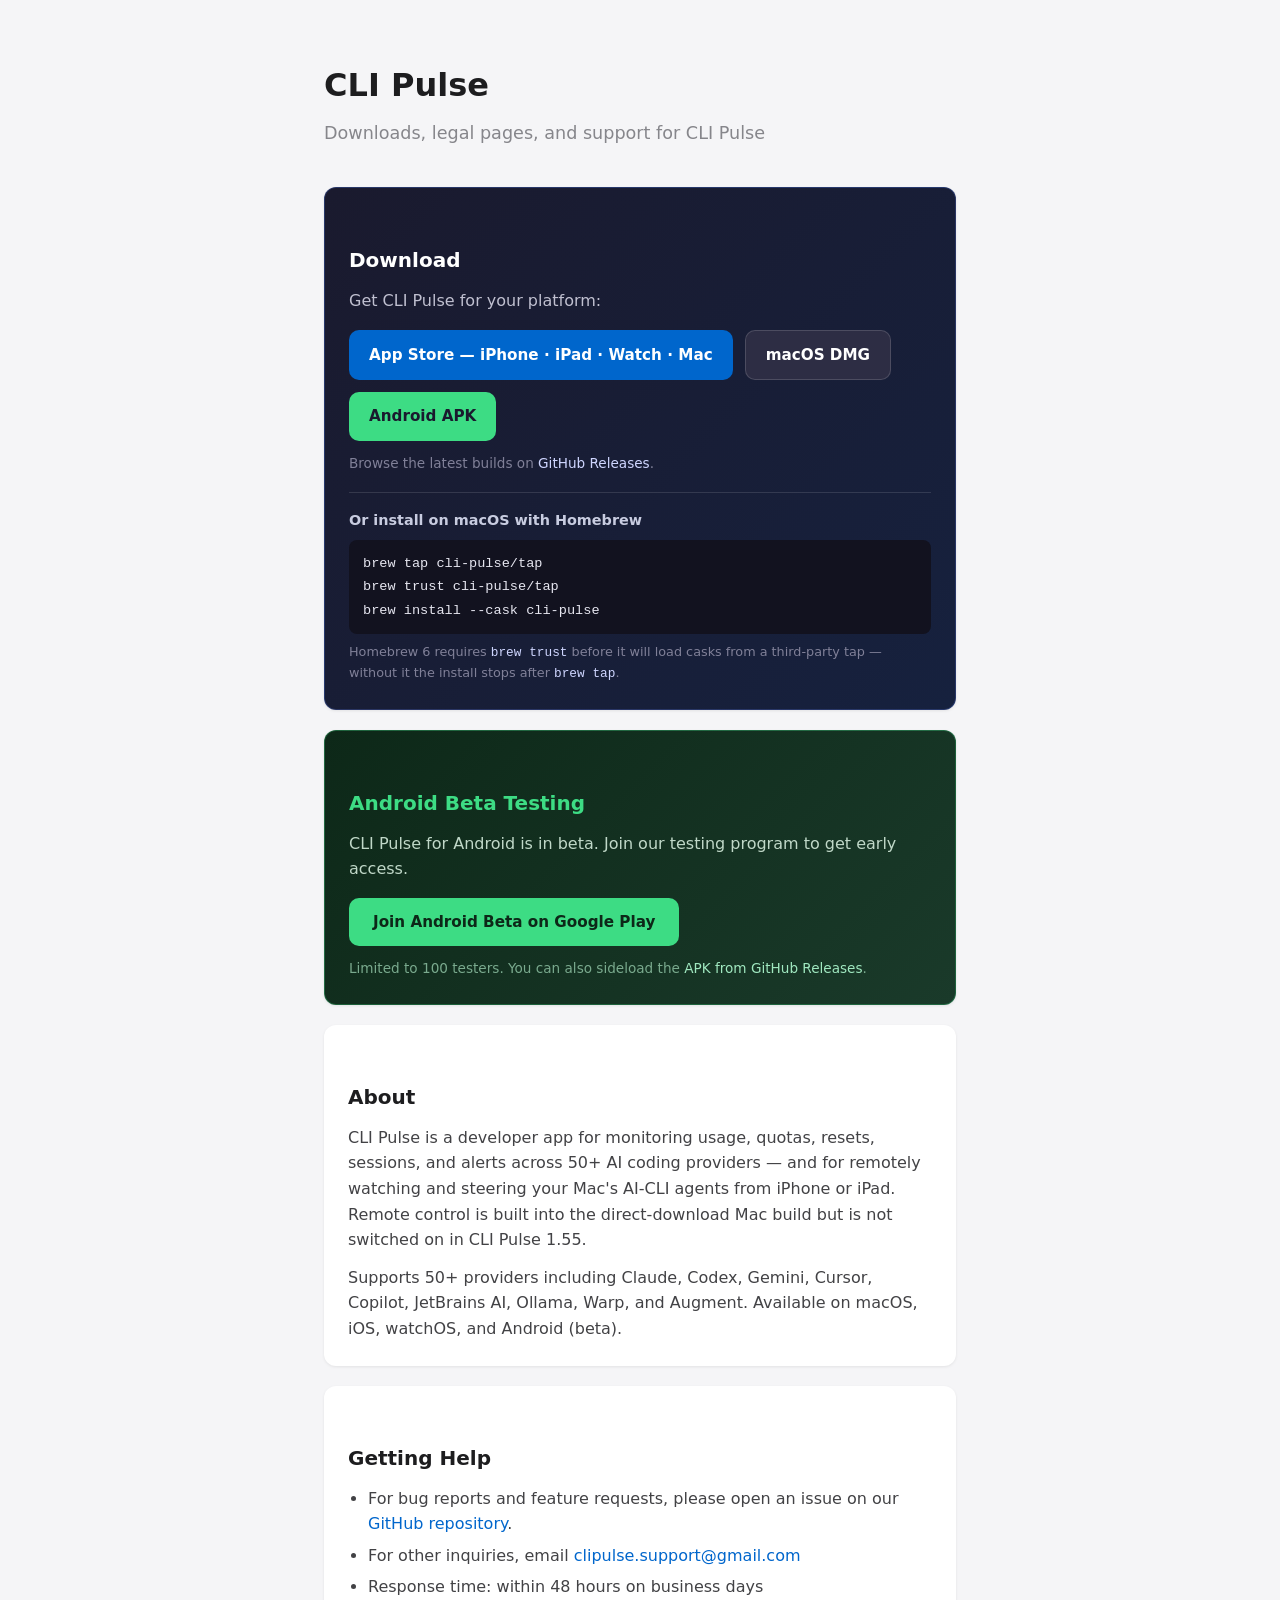
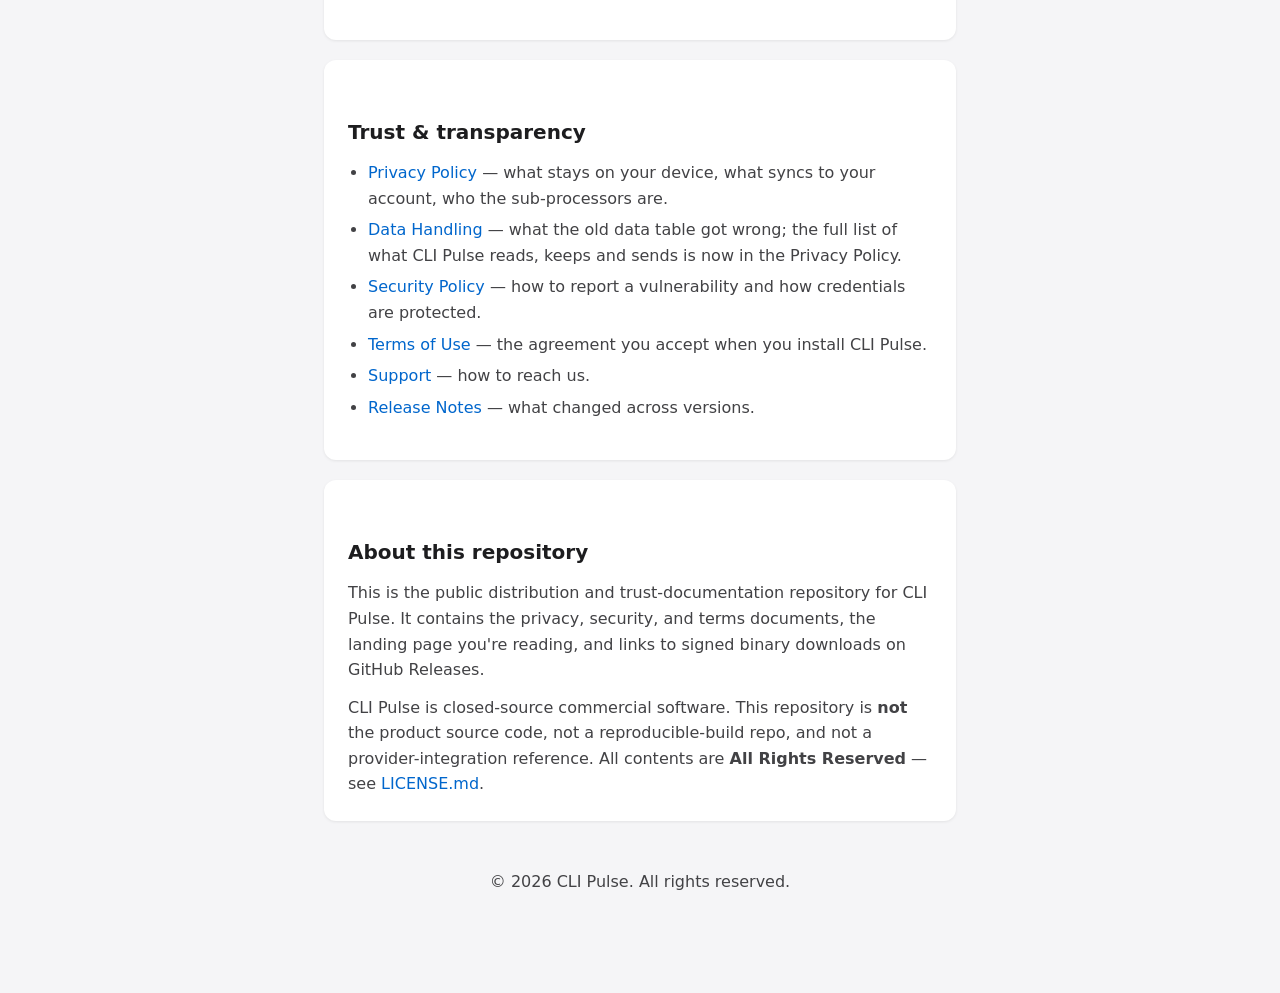
==== commit 48ac8afd: "docs: make the README, Security Policy and support pages agree with the 1.55 privacy policy The priv" ====
--- a/docs/index.html
+++ b/docs/index.html
@@ -3,369 +3,114 @@
 <head>
 <meta charset="utf-8">
 <meta name="viewport" content="width=device-width, initial-scale=1">
-<title>CLI Pulse — AI Coding Usage Monitor for macOS, iOS &amp; Android Beta</title>
-<meta name="description" content="Monitor usage, quotas, reset state, sessions, cost estimates, and alerts across 50+ supported AI coding providers. Watch and steer supported Mac AI-CLI sessions from iPhone or iPad.">
-<link rel="canonical" href="https://cli-pulse.github.io/cli-pulse/">
-<link rel="alternate" hreflang="en" href="https://cli-pulse.github.io/cli-pulse/">
-<link rel="alternate" hreflang="zh-CN" href="https://cli-pulse.github.io/cli-pulse/zh/">
-<link rel="alternate" hreflang="x-default" href="https://cli-pulse.github.io/cli-pulse/">
-<meta name="theme-color" content="#08081a">
-<link rel="icon" href="assets/app-icon.png" type="image/png">
-
-<!-- Open Graph -->
-<meta property="og:title" content="CLI Pulse — AI Coding Usage Monitor">
-<meta property="og:description" content="Monitor usage, quotas, reset state, sessions, cost estimates, and alerts across 50+ supported AI coding providers on Mac, iPhone, iPad, Apple Watch, and Android Beta.">
-<meta property="og:url" content="https://cli-pulse.github.io/cli-pulse/">
-<meta property="og:type" content="website">
-<meta property="og:image" content="https://cli-pulse.github.io/cli-pulse/assets/hero-mac-v2.png">
-<meta property="og:image:width" content="900">
-<meta property="og:image:height" content="563">
-
-<!-- Twitter -->
-<meta name="twitter:card" content="summary_large_image">
-<meta name="twitter:title" content="CLI Pulse — AI Coding Usage Monitor">
-<meta name="twitter:description" content="Monitor usage, quotas, reset state, sessions, cost estimates, and alerts across 50+ supported AI coding providers, with Android Beta availability.">
-<meta name="twitter:image" content="https://cli-pulse.github.io/cli-pulse/assets/hero-mac-v2.png">
-
-<!-- JSON-LD -->
-<script type="application/ld+json">
-{
-  "@context": "https://schema.org",
-  "@type": "SoftwareApplication",
-  "name": "CLI Pulse",
-  "applicationCategory": "DeveloperApplication",
-  "operatingSystem": "macOS, iOS, iPadOS, watchOS, Android Beta",
-  "url": "https://cli-pulse.github.io/cli-pulse/",
-  "description": "Monitor usage, quotas, reset state, sessions, cost estimates, and alerts across 50+ supported AI coding providers."
-}
-</script>
-
-<link rel="stylesheet" href="assets/site.css">
+<title>CLI Pulse — Downloads and Support</title>
+<style>
+  *{margin:0;padding:0;box-sizing:border-box}
+  body{font-family:-apple-system,BlinkMacSystemFont,"SF Pro Text",system-ui,sans-serif;
+       background:#f5f5f7;color:#1d1d1f;line-height:1.6}
+  .container{max-width:680px;margin:60px auto;padding:0 24px}
+  h1{font-size:2rem;font-weight:700;margin-bottom:8px}
+  .tagline{color:#86868b;font-size:1.1rem;margin-bottom:40px}
+  h2{font-size:1.25rem;font-weight:600;margin:32px 0 12px}
+  p,li{font-size:1rem;color:#424245}
+  ul{padding-left:20px;margin-bottom:16px}
+  li{margin-bottom:6px}
+  a{color:#0066cc;text-decoration:none}
+  a:hover{text-decoration:underline}
+  .card{background:#fff;border-radius:12px;padding:24px;margin-bottom:20px;
+        box-shadow:0 1px 3px rgba(0,0,0,.08)}
+  .footer{text-align:center;color:#86868b;font-size:.85rem;margin-top:48px;padding-bottom:40px}
+</style>
 </head>
 <body>
+<div class="container">
+  <h1>CLI Pulse</h1>
+  <p class="tagline">Downloads, legal pages, and support for CLI Pulse</p>
 
-<!-- Skip link -->
-<a href="#main-content" class="skip-link">Skip to main content</a>
-
-<!-- Navigation -->
-<header class="site-nav" role="banner">
-  <nav class="nav-inner" aria-label="Main navigation">
-    <a class="nav-brand" href="./" aria-label="CLI Pulse home">
-      <img src="assets/app-icon.png" alt="" width="32" height="32">
-      CLI Pulse
-    </a>
-    <ul class="nav-links">
-      <li><a href="#features">Features</a></li>
-      <li><a href="#platforms">Platforms</a></li>
-      <li><a href="#privacy">Privacy</a></li>
-      <li><a href="#faq">FAQ</a></li>
-      <li><a href="#download">Download</a></li>
-      <li><a href="zh/" lang="zh-CN" hreflang="zh-CN" aria-label="Switch to Chinese">中文</a></li>
-    </ul>
-  </nav>
-</header>
-
-<main id="main-content" tabindex="-1">
-
-  <!-- Hero -->
-  <section class="hero" aria-labelledby="hero-title">
-    <div class="section-inner">
-      <div class="hero-badge">
-        <span class="dot" aria-hidden="true"></span>
-        50+ Supported Providers
-      </div>
-      <h1 class="hero-title" id="hero-title">
-        Your AI coding usage,<br>all in <span class="highlight">one place</span>
-      </h1>
-      <p class="hero-copy">
-        CLI Pulse brings usage, quotas, reset state, sessions, cost estimates,
-        and alerts from your supported AI coding providers into one calm view —
-        on your Mac, phone, and wrist.
-      </p>
-      <div class="hero-actions">
-        <a href="https://apps.apple.com/us/app/cli-pulse/id6761163709" class="btn btn-primary" aria-label="Download CLI Pulse on the App Store">
-          Download on the App&nbsp;Store
-        </a>
-        <a href="https://github.com/cli-pulse/cli-pulse-distrib/releases/latest" class="btn btn-secondary" aria-label="Download CLI Pulse for macOS">
-          Download for macOS
-        </a>
-      </div>
-      <p class="hero-note">Signed and notarized for macOS. Provider credentials stay on your device.</p>
-      <div class="hero-devices">
-        <img class="mac-shot" src="assets/hero-mac-v2.png" alt="Illustrative CLI Pulse macOS dashboard with sample usage, cost estimates, supported providers, and alerts" width="900" height="563" loading="eager" fetchpriority="high" decoding="async">
-        <img class="phone-shot" src="assets/hero-phone-v2.png" alt="Illustrative CLI Pulse iPhone dashboard with sample usage and supported provider status" width="400" height="868" loading="eager" decoding="async">
-      </div>
+  <div class="card" style="background:linear-gradient(135deg,#1a1a2e,#16213e);color:#fff;border:1px solid rgba(90,130,255,.25)">
+    <h2 style="color:#fff">Download</h2>
+    <p style="color:#c0c0d0">Get CLI Pulse for your platform:</p>
+    <div style="display:flex;gap:12px;margin-top:16px;flex-wrap:wrap">
+      <a href="https://apps.apple.com/app/cli-pulse/id6761163709" style="display:inline-flex;align-items:center;gap:8px;background:#0066cc;color:#fff;padding:12px 20px;border-radius:10px;font-weight:600;text-decoration:none;font-size:.95rem">
+        App Store — iPhone · iPad · Watch · Mac
+      </a>
+      <a href="https://github.com/cli-pulse/cli-pulse-distrib/releases/latest" style="display:inline-flex;align-items:center;gap:8px;background:#2d2d44;color:#fff;padding:12px 20px;border-radius:10px;font-weight:600;text-decoration:none;border:1px solid rgba(255,255,255,.15);font-size:.95rem">
+        macOS DMG
+      </a>
+      <a href="https://github.com/cli-pulse/cli-pulse/releases" style="display:inline-flex;align-items:center;gap:8px;background:#3ddc84;color:#1a1a2e;padding:12px 20px;border-radius:10px;font-weight:600;text-decoration:none;font-size:.95rem">
+        Android APK
+      </a>
     </div>
-  </section>
-
-  <!-- Provider strip -->
-  <section class="provider-strip" aria-label="Supported providers">
-    <div class="section-inner">
-      <p class="provider-label">Works with your tools</p>
-      <div class="provider-list">
-        <span>Claude</span>
-        <span>Codex</span>
-        <span>Gemini</span>
-        <span>Cursor</span>
-        <span>Copilot</span>
-        <span>OpenRouter</span>
-        <span>JetBrains AI</span>
-        <span>Ollama</span>
-        <span>Warp</span>
-        <span>Augment</span>
-      </div>
-      <p class="provider-footnote">50+ providers supported across local and cloud coding workflows. Available metrics and controls depend on what each provider exposes.</p>
-    </div>
-  </section>
-
-  <!-- Outcome cards -->
-  <section class="section" id="features" aria-labelledby="features-title">
-    <div class="section-inner">
-      <span class="section-label">What CLI Pulse Does</span>
-      <h2 class="section-title" id="features-title">Know exactly where you stand</h2>
-      <p class="section-subtitle">See the signals that matter before switching between provider dashboards and local session logs.</p>
-      <div class="cards-grid">
-
-        <div class="outcome-card">
-          <div class="card-icon blue" aria-hidden="true">&#9881;</div>
-          <h3>Usage &amp; Quotas</h3>
-          <p>Track request counts, token consumption, quota remaining, and reset state across supported providers.</p>
-        </div>
-
-        <div class="outcome-card">
-          <div class="card-icon cyan" aria-hidden="true">&#9733;</div>
-          <h3>Sessions &amp; Cost Estimates</h3>
-          <p>Review session activity and model usage alongside clearly labeled cost estimates, without presenting estimates as exact billing.</p>
-        </div>
-
-        <div class="outcome-card">
-          <div class="card-icon violet" aria-hidden="true">&#9888;</div>
-          <h3>Alerts &amp; Notifications</h3>
-          <p>Keep quota, session, and provider alerts together so important changes do not disappear inside separate tools.</p>
-        </div>
-
-        <div class="outcome-card">
-          <div class="card-icon green" aria-hidden="true">&#8596;</div>
-          <h3>Cross-Device Control</h3>
-          <p>Watch and steer supported Mac AI-CLI sessions from your iPhone or iPad. Check usage from your wrist with the Apple Watch app.</p>
-        </div>
-
-      </div>
-    </div>
-  </section>
-
-  <!-- Apple-platform showcase -->
-  <section class="section platform-showcase" id="platforms" aria-labelledby="platforms-title">
-    <div class="section-inner">
-      <div class="showcase-layout">
-        <div class="showcase-text">
-          <p class="showcase-kicker">Apple-first, across your devices</p>
-          <h2 id="platforms-title">Mac, iPhone, iPad, Apple&nbsp;Watch</h2>
-          <p>CLI Pulse spans macOS, iPhone, iPad, and Apple Watch. Use the Mac app for local collection, then check supported usage, alerts, and sessions from your other devices.</p>
-          <p>Supported mobile clients can watch and steer supported Mac AI-CLI sessions. Android beta extends the core monitoring experience beyond Apple devices.</p>
-        </div>
-        <div class="showcase-image">
-          <img src="assets/pulse-motif-v2.png" alt="Illustrative CLI Pulse Apple Watch view with sample estimated cost and activity indicators" width="422" height="483" loading="lazy">
-        </div>
-      </div>
-    </div>
-  </section>
-
-  <!-- How it works -->
-  <section class="section" id="how-it-works" aria-labelledby="steps-title">
-    <div class="section-inner">
-      <span class="section-label">Get Started</span>
-      <h2 class="section-title" id="steps-title">Three steps to clarity</h2>
-      <p class="section-subtitle">You're minutes away from one dashboard for the supported AI coding providers you use.</p>
-      <div class="steps-list">
-
-        <div class="step">
-          <h3>Install CLI Pulse on your Mac</h3>
-          <p>Download from the App Store, get the signed and notarized DMG, or install the Homebrew cask.</p>
-        </div>
-
-        <div class="step">
-          <h3>Grant access to your AI tools</h3>
-          <p>CLI Pulse discovers supported providers on your system and guides you through the access each source needs. Provider credentials and raw local session-log contents stay on your device.</p>
-        </div>
-
-        <div class="step">
-          <h3>Monitor from any device</h3>
-          <p>Check supported usage, quota state, sessions, and alerts across your devices. Aggregated usage and quota state can sync to your CLI Pulse account for cross-device access.</p>
-        </div>
-
-      </div>
-    </div>
-  </section>
-
-  <!-- Privacy / Trust -->
-  <section class="section" id="privacy" aria-labelledby="trust-title">
-    <div class="section-inner">
-      <span class="section-label">Privacy &amp; Trust</span>
-      <h2 class="section-title" id="trust-title">Your data, your rules</h2>
-      <p class="section-subtitle">CLI Pulse keeps provider credentials and raw local session-log contents on your device. Read the policies that explain what stays local and what can sync.</p>
-
-      <div class="trust-links">
-        <a href="privacy.html" class="trust-card">
-          <h3>Privacy Policy</h3>
-          <p>What stays on your device, what syncs to your account, and who the sub-processors are.</p>
-        </a>
-        <a href="data-handling.html" class="trust-card">
-          <h3>Data Handling</h3>
-          <p>A table of every data category CLI Pulse processes and where each one lives.</p>
-        </a>
-        <a href="security.html" class="trust-card">
-          <h3>Security Policy</h3>
-          <p>How credentials are protected and how to report a vulnerability.</p>
-        </a>
-        <a href="terms.html" class="trust-card">
-          <h3>Terms of Use</h3>
-          <p>The agreement you accept when you install CLI Pulse.</p>
-        </a>
-      </div>
-
-      <div class="trust-highlight">
-        <span class="shield" aria-hidden="true">&#128737;</span>
-        <p><strong>Credentials stay on your device.</strong> Provider API keys, session cookies, bridged OAuth tokens, and raw local session-log contents stay on-device. Aggregated usage and quota state can sync to your CLI Pulse account for cross-device viewing. The detailed boundaries and controls are documented in the Privacy Policy.</p>
-      </div>
-    </div>
-  </section>
-
-  <!-- Download -->
-  <section class="section" id="download" aria-labelledby="download-title">
-    <div class="section-inner">
-      <span class="section-label">Download</span>
-      <h2 class="section-title" id="download-title">Get CLI Pulse</h2>
-      <p class="section-subtitle">Choose an official download for Apple devices, macOS, or the Android beta.</p>
-
-      <div class="download-grid">
-        <a href="https://apps.apple.com/us/app/cli-pulse/id6761163709" class="download-card" aria-label="Download CLI Pulse on the App Store for iPhone, iPad, Mac, and Apple Watch">
-          <div class="platform-icon" aria-hidden="true">&#63743;</div>
-          <span class="platform-tag stable">Stable</span>
-          <h3>App Store</h3>
-          <p>CLI Pulse for iPhone, iPad, Mac, and Apple&nbsp;Watch.</p>
-          <span class="cta-text">View on the App&nbsp;Store &rarr;</span>
-        </a>
-
-        <a href="https://github.com/cli-pulse/cli-pulse-distrib/releases/latest" class="download-card" aria-label="Download CLI Pulse macOS DMG from GitHub Releases">
-          <div class="platform-icon" aria-hidden="true">&#9000;</div>
-          <span class="platform-tag stable">Stable</span>
-          <h3>macOS DMG</h3>
-          <p>Direct download from GitHub Releases. Signed and notarized for macOS Gatekeeper.</p>
-          <span class="cta-text">Latest release &rarr;</span>
-        </a>
-
-        <a href="https://github.com/cli-pulse/cli-pulse/releases" class="download-card" aria-label="Download CLI Pulse Android Beta APK from GitHub Releases">
-          <div class="platform-icon" aria-hidden="true">&#129001;</div>
-          <span class="platform-tag beta">Beta</span>
-          <h3>Android Beta APK</h3>
-          <p>Sideload the Android Beta from GitHub Releases. Availability and controls can differ by release.</p>
-          <span class="cta-text">All releases &rarr;</span>
-        </a>
-      </div>
-
-      <div class="brew-block">
-        <h3>Install on macOS with Homebrew</h3>
-        <pre><code>brew tap cli-pulse/tap
+    <p style="color:#808098;font-size:.85rem;margin-top:12px">Browse the latest builds on <a href="https://github.com/cli-pulse/cli-pulse-distrib/releases/latest" style="color:#cfd6ff">GitHub Releases</a>.</p>
+    <div style="margin-top:18px;padding-top:16px;border-top:1px solid rgba(255,255,255,.12)">
+      <p style="color:#c8cce0;font-size:.9rem;margin:0 0 8px;font-weight:600">Or install on macOS with Homebrew</p>
+      <pre style="background:#12121f;color:#e6e6f0;padding:12px 14px;border-radius:8px;overflow-x:auto;font-size:.85rem;margin:0;line-height:1.7"><code>brew tap cli-pulse/tap
 brew trust cli-pulse/tap
 brew install --cask cli-pulse</code></pre>
-        <p class="note">Homebrew 6 requires <code>brew trust</code> before it will load casks from a third-party tap — without it the install stops after <code>brew tap</code>.</p>
-      </div>
-    </div>
-  </section>
-
-  <!-- FAQ -->
-  <section class="section" id="faq" aria-labelledby="faq-title">
-    <div class="section-inner">
-      <span class="section-label">FAQ</span>
-      <h2 class="section-title" id="faq-title">Questions you might have</h2>
-      <div class="faq-list">
-
-        <details>
-          <summary>What data stays on my device versus syncing to CLI Pulse?</summary>
-          <div class="faq-body">
-            <p>Provider API keys, session cookies, bridged OAuth tokens, and raw local session-log contents stay on your device. Aggregated usage and quota state can sync to your CLI Pulse account for cross-device viewing. See the <a href="privacy.html">Privacy Policy</a> for the complete data-by-data breakdown and controls.</p>
-          </div>
-        </details>
-
-        <details>
-          <summary>How do mobile clients watch and steer Mac AI-CLI sessions?</summary>
-          <div class="faq-body">
-            <p>After the Mac helper and your CLI Pulse account are configured, supported mobile clients can show supported Mac AI-CLI session status and available steering actions. Capabilities vary by provider and client rather than being assumed from a provider name.</p>
-          </div>
-        </details>
-
-        <details>
-          <summary>Which AI coding providers does CLI Pulse support?</summary>
-          <div class="faq-body">
-            <p>CLI Pulse supports 50+ providers, including Claude, Codex, Gemini, Cursor, Copilot, OpenRouter, JetBrains AI, Ollama, Warp, and Augment. Available metrics and controls depend on what each provider exposes.</p>
-          </div>
-        </details>
-
-        <details>
-          <summary>How do I get help or report an issue?</summary>
-          <div class="faq-body">
-            <p>For bug reports and feature requests, open an issue on our <a href="https://github.com/cli-pulse/cli-pulse/issues">GitHub repository</a>. For other inquiries, email <a href="mailto:clipulse.support@gmail.com">clipulse.support@gmail.com</a>. We aim to respond within 48 business hours.</p>
-          </div>
-        </details>
-
-      </div>
-    </div>
-  </section>
-
-</main>
-
-<!-- Footer -->
-<footer class="site-footer" role="contentinfo">
-  <div class="footer-inner">
-    <div class="footer-grid">
-
-      <div class="footer-col">
-        <h2>Product</h2>
-        <ul>
-          <li><a href="#features">Features</a></li>
-          <li><a href="#platforms">Platforms</a></li>
-          <li><a href="#download">Download</a></li>
-          <li><a href="release-notes.html">Release Notes</a></li>
-        </ul>
-      </div>
-
-      <div class="footer-col">
-        <h2>Legal</h2>
-        <ul>
-          <li><a href="privacy.html">Privacy Policy</a></li>
-          <li><a href="terms.html">Terms of Use</a></li>
-          <li><a href="data-handling.html">Data Handling</a></li>
-          <li><a href="security.html">Security Policy</a></li>
-        </ul>
-      </div>
-
-      <div class="footer-col">
-        <h2>Support</h2>
-        <ul>
-          <li><a href="https://github.com/cli-pulse/cli-pulse/issues">GitHub Issues</a></li>
-          <li><a href="mailto:clipulse.support@gmail.com">Email Support</a></li>
-          <li><a href="support.html">Support Page</a></li>
-        </ul>
-      </div>
-
-      <div class="footer-col">
-        <h2>Links</h2>
-        <ul>
-          <li><a href="https://apps.apple.com/us/app/cli-pulse/id6761163709">App Store</a></li>
-          <li><a href="https://github.com/cli-pulse/cli-pulse-distrib/releases/latest">macOS DMG</a></li>
-          <li><a href="https://github.com/cli-pulse/cli-pulse/releases">Android Beta Releases</a></li>
-        </ul>
-      </div>
-
-    </div>
-
-    <div class="footer-bottom">
-      <span>&copy; 2026 CLI Pulse. All rights reserved.</span>
-      <a href="https://cli-pulse.github.io/cli-pulse/">cli-pulse.github.io/cli-pulse</a>
+      <p style="color:#808098;font-size:.8rem;margin-top:8px">Homebrew 6 requires <code style="color:#cfd6ff">brew trust</code> before it will load casks from a third-party tap — without it the install stops after <code style="color:#cfd6ff">brew tap</code>.</p>
     </div>
   </div>
-</footer>
 
+  <div class="card" style="background:linear-gradient(135deg,#0d2818,#1a3a2a);color:#fff;border:1px solid rgba(61,220,132,.3)">
+    <h2 style="color:#3ddc84">Android Beta Testing</h2>
+    <p style="color:#c0d8c8">CLI Pulse for Android is in beta. Join our testing program to get early access.</p>
+    <div style="margin-top:16px">
+      <a href="https://play.google.com/apps/internaltest/4699926885235347963" style="display:inline-flex;align-items:center;gap:8px;background:#3ddc84;color:#0d2818;padding:12px 24px;border-radius:10px;font-weight:700;text-decoration:none;font-size:.95rem">
+        Join Android Beta on Google Play
+      </a>
+    </div>
+    <p style="color:#7aaa8e;font-size:.85rem;margin-top:12px">Limited to 100 testers. You can also sideload the <a href="https://github.com/cli-pulse/cli-pulse/releases" style="color:#a0e8c0">APK from GitHub Releases</a>.</p>
+  </div>
+
+  <div class="card">
+    <h2>About</h2>
+    <p>CLI Pulse is a developer app for monitoring usage, quotas, resets, sessions,
+       and alerts across 50+ AI coding providers — and for remotely watching and
+       steering your Mac's AI-CLI agents from iPhone or iPad. Remote control
+       is built into the direct-download Mac build but is not switched on in
+       CLI Pulse 1.55.</p>
+    <p style="margin-top:12px">Supports 50+ providers including Claude, Codex, Gemini, Cursor, Copilot, JetBrains AI, Ollama, Warp, and Augment. Available on macOS, iOS, watchOS, and Android (beta).</p>
+  </div>
+
+  <div class="card">
+    <h2>Getting Help</h2>
+    <ul>
+      <li>For bug reports and feature requests, please open an issue on our
+          <a href="https://github.com/cli-pulse/cli-pulse/issues">GitHub repository</a>.</li>
+      <li>For other inquiries, email
+          <a href="mailto:clipulse.support@gmail.com">clipulse.support@gmail.com</a></li>
+      <li>Response time: within 48 hours on business days</li>
+    </ul>
+  </div>
+
+  <div class="card">
+    <h2>Trust &amp; transparency</h2>
+    <ul>
+      <li><a href="privacy.html">Privacy Policy</a> — what stays on your device, what syncs to your account, who the sub-processors are.</li>
+      <li><a href="data-handling.html">Data Handling</a> — what the old data table got wrong; the full list of what CLI Pulse reads, keeps and sends is now in the Privacy Policy.</li>
+      <li><a href="security.html">Security Policy</a> — how to report a vulnerability and how credentials are protected.</li>
+      <li><a href="terms.html">Terms of Use</a> — the agreement you accept when you install CLI Pulse.</li>
+      <li><a href="support.html">Support</a> — how to reach us.</li>
+      <li><a href="release-notes.html">Release Notes</a> — what changed across versions.</li>
+    </ul>
+  </div>
+
+  <div class="card">
+    <h2>About this repository</h2>
+    <p>This is the public distribution and trust-documentation repository for
+       CLI Pulse. It contains the privacy, security, and terms documents, the
+       landing page you're reading, and links to signed binary downloads on
+       GitHub Releases.</p>
+    <p style="margin-top:12px">CLI Pulse is closed-source commercial software.
+       This repository is <strong>not</strong> the product source code, not a
+       reproducible-build repo, and not a provider-integration reference.
+       All contents are <strong>All Rights Reserved</strong> — see
+       <a href="https://github.com/cli-pulse/cli-pulse/blob/main/LICENSE.md">LICENSE.md</a>.</p>
+  </div>
+
+  <div class="footer">
+    <p>&copy; 2026 CLI Pulse. All rights reserved.</p>
+  </div>
+</div>
 </body>
 </html>
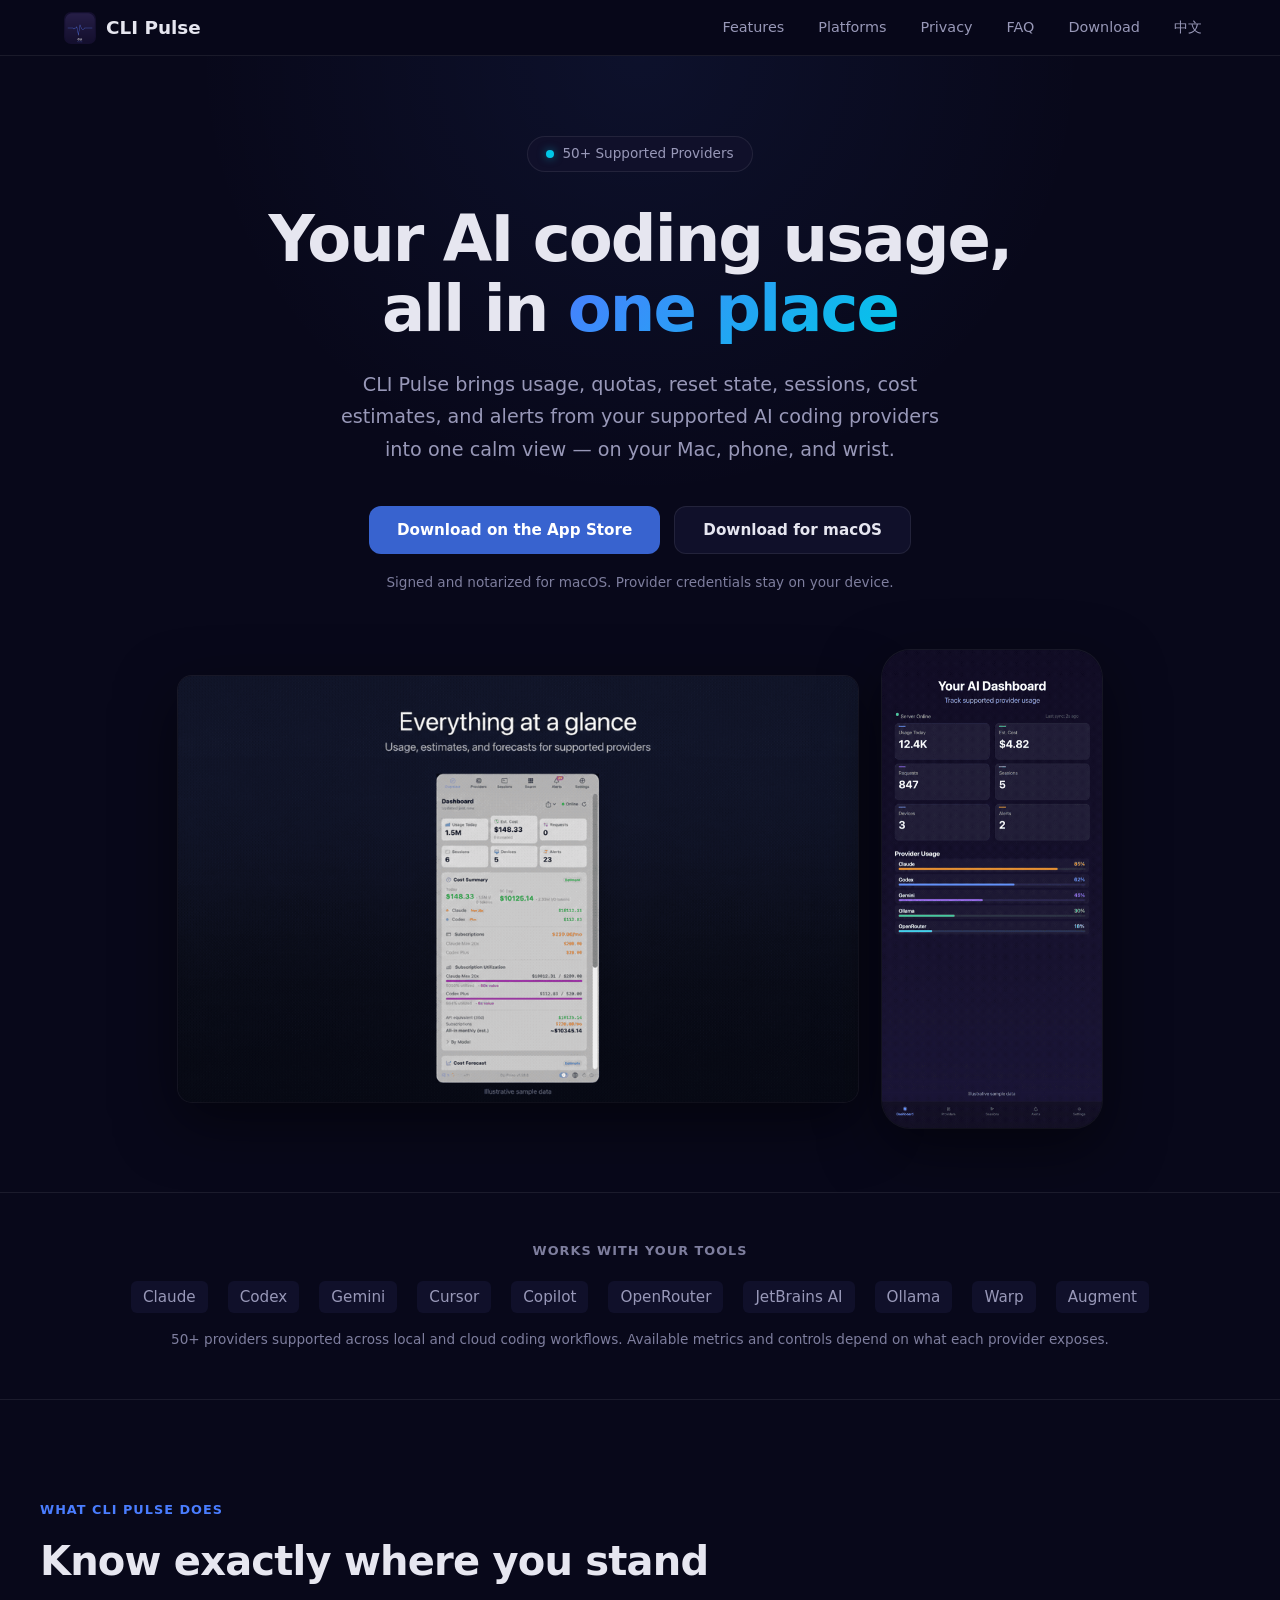
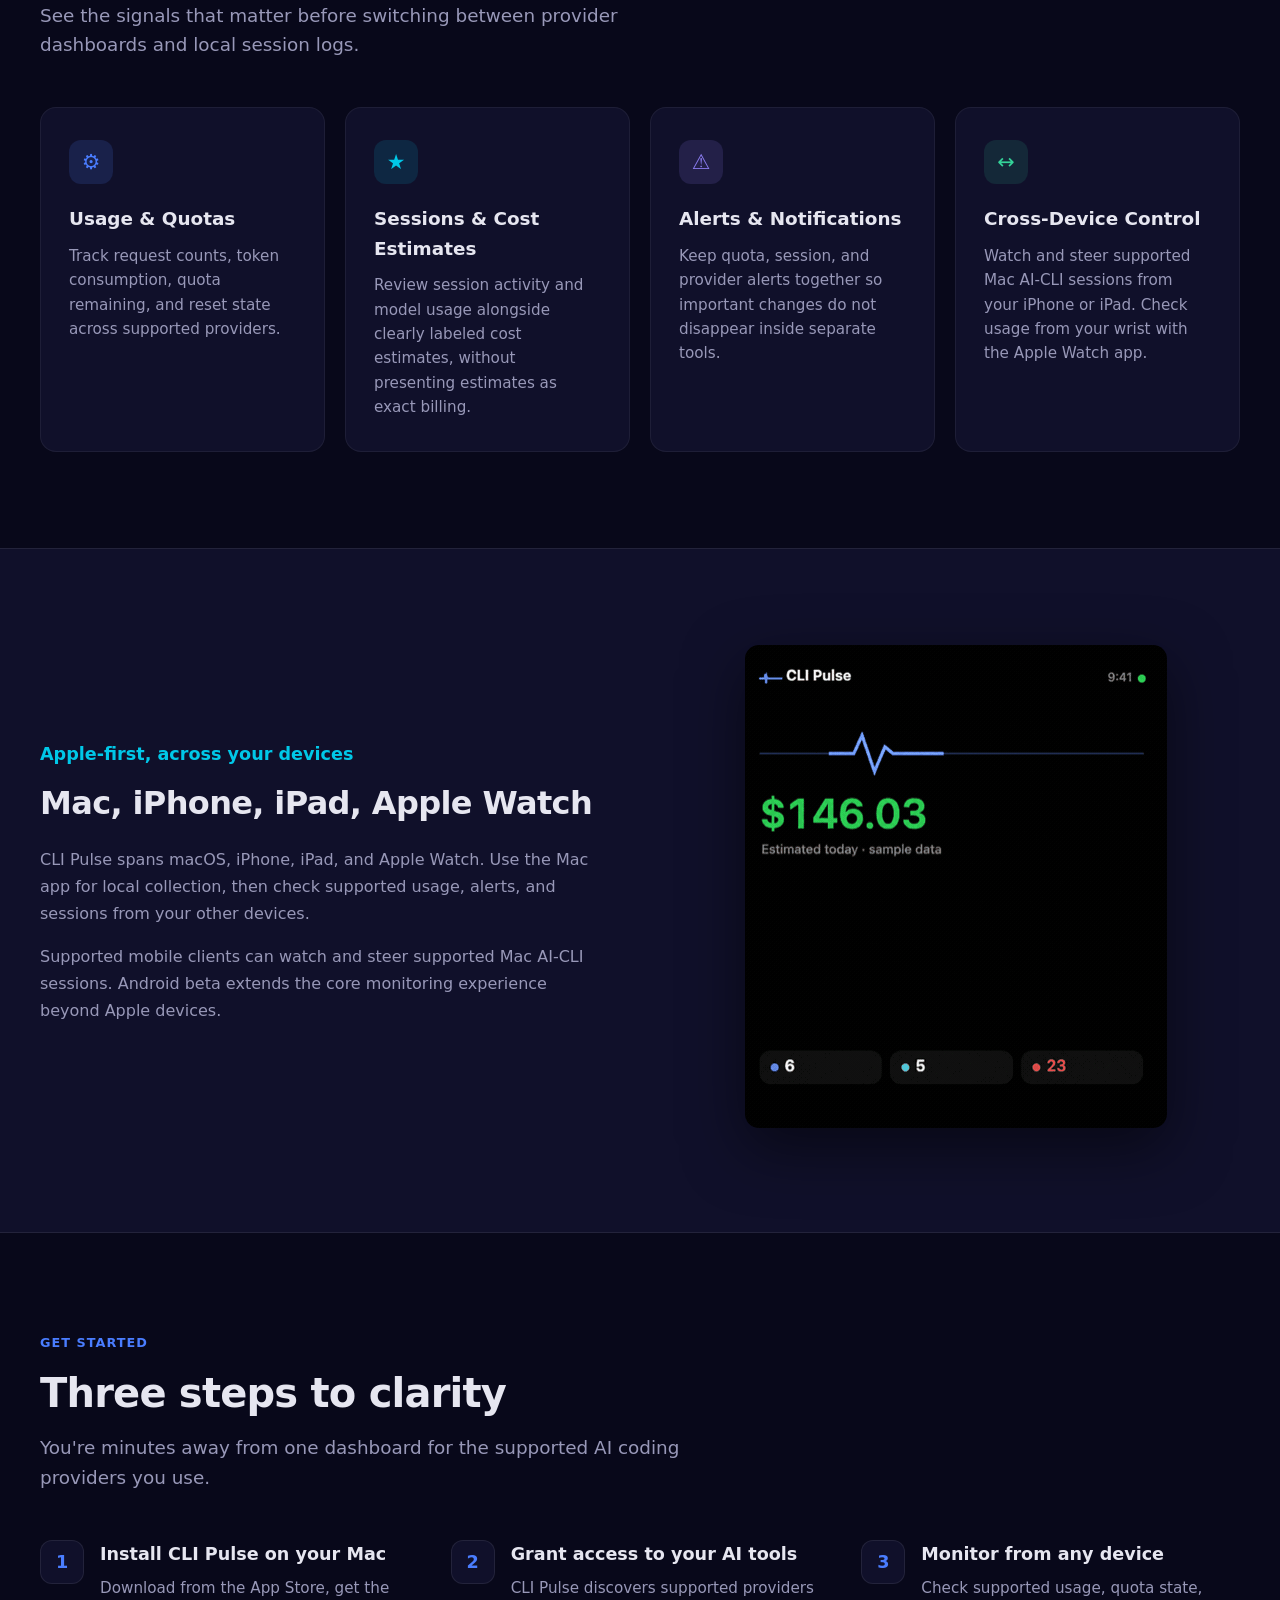
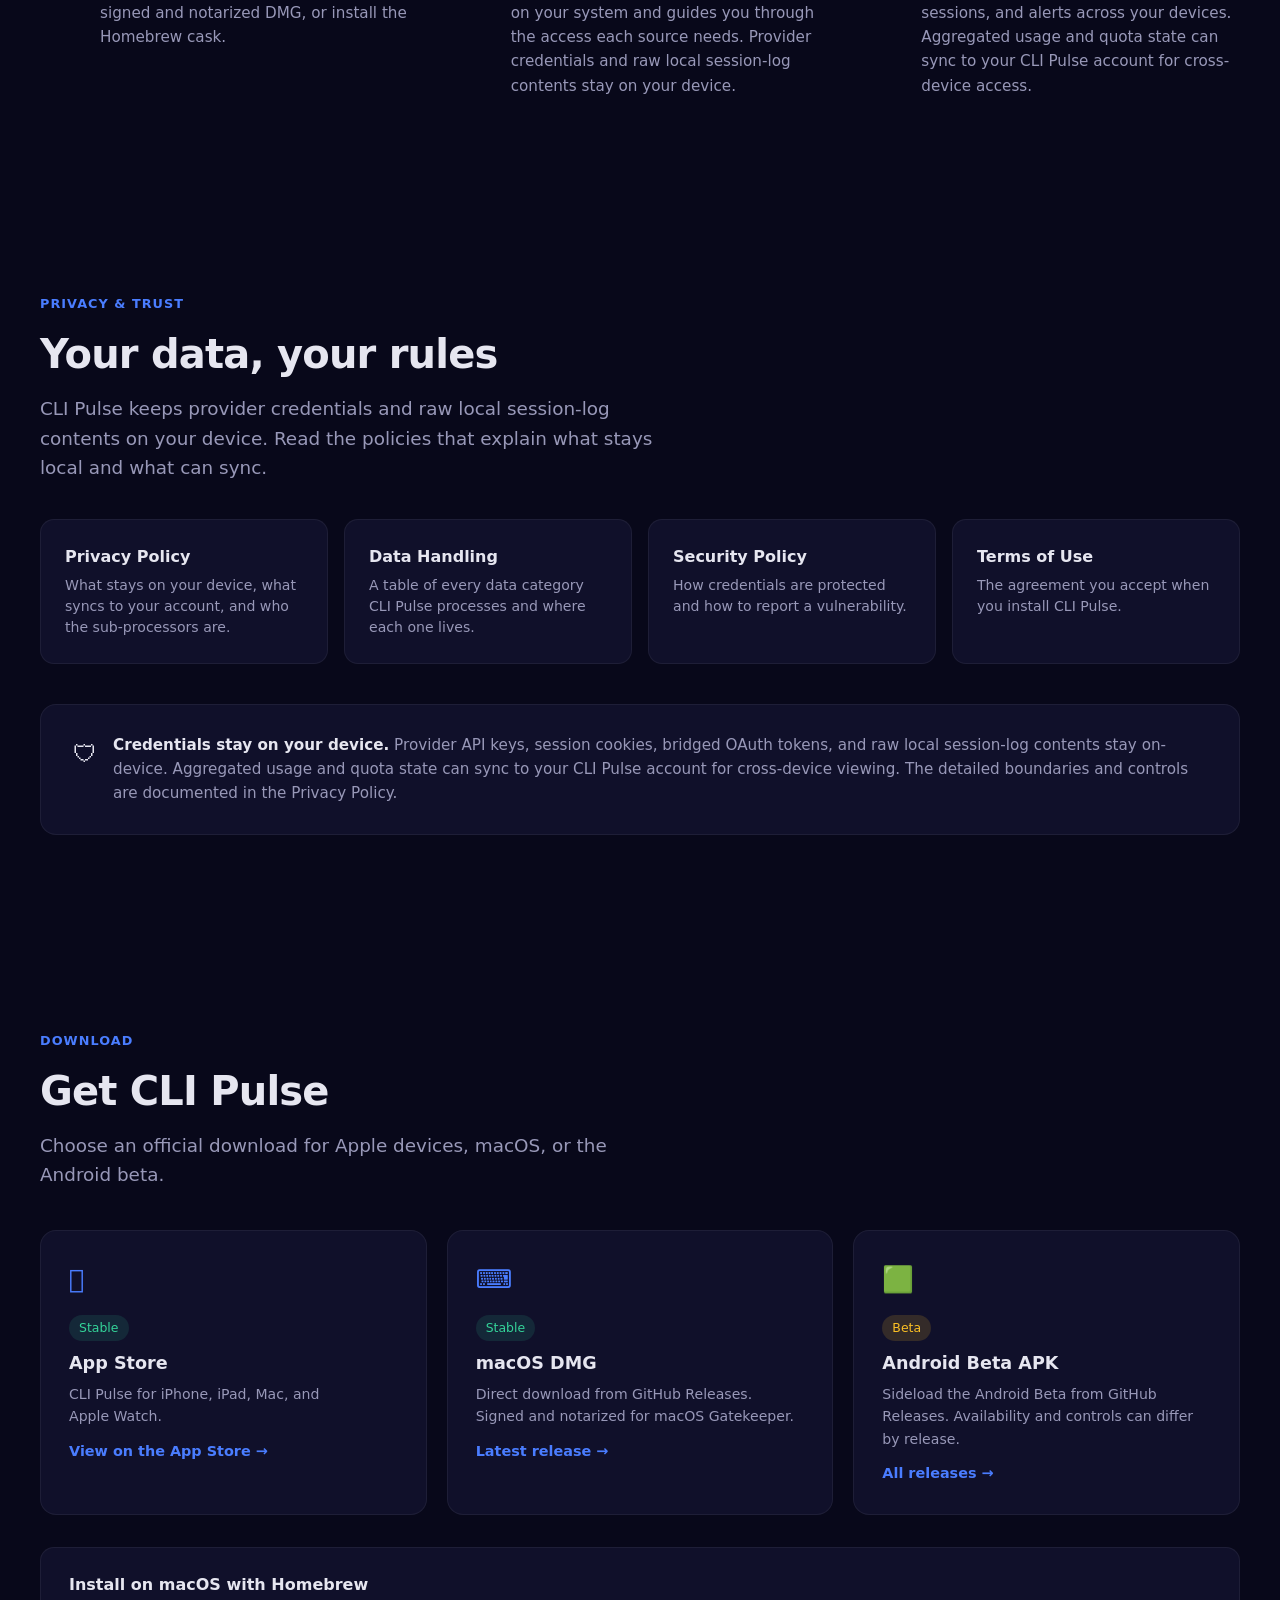
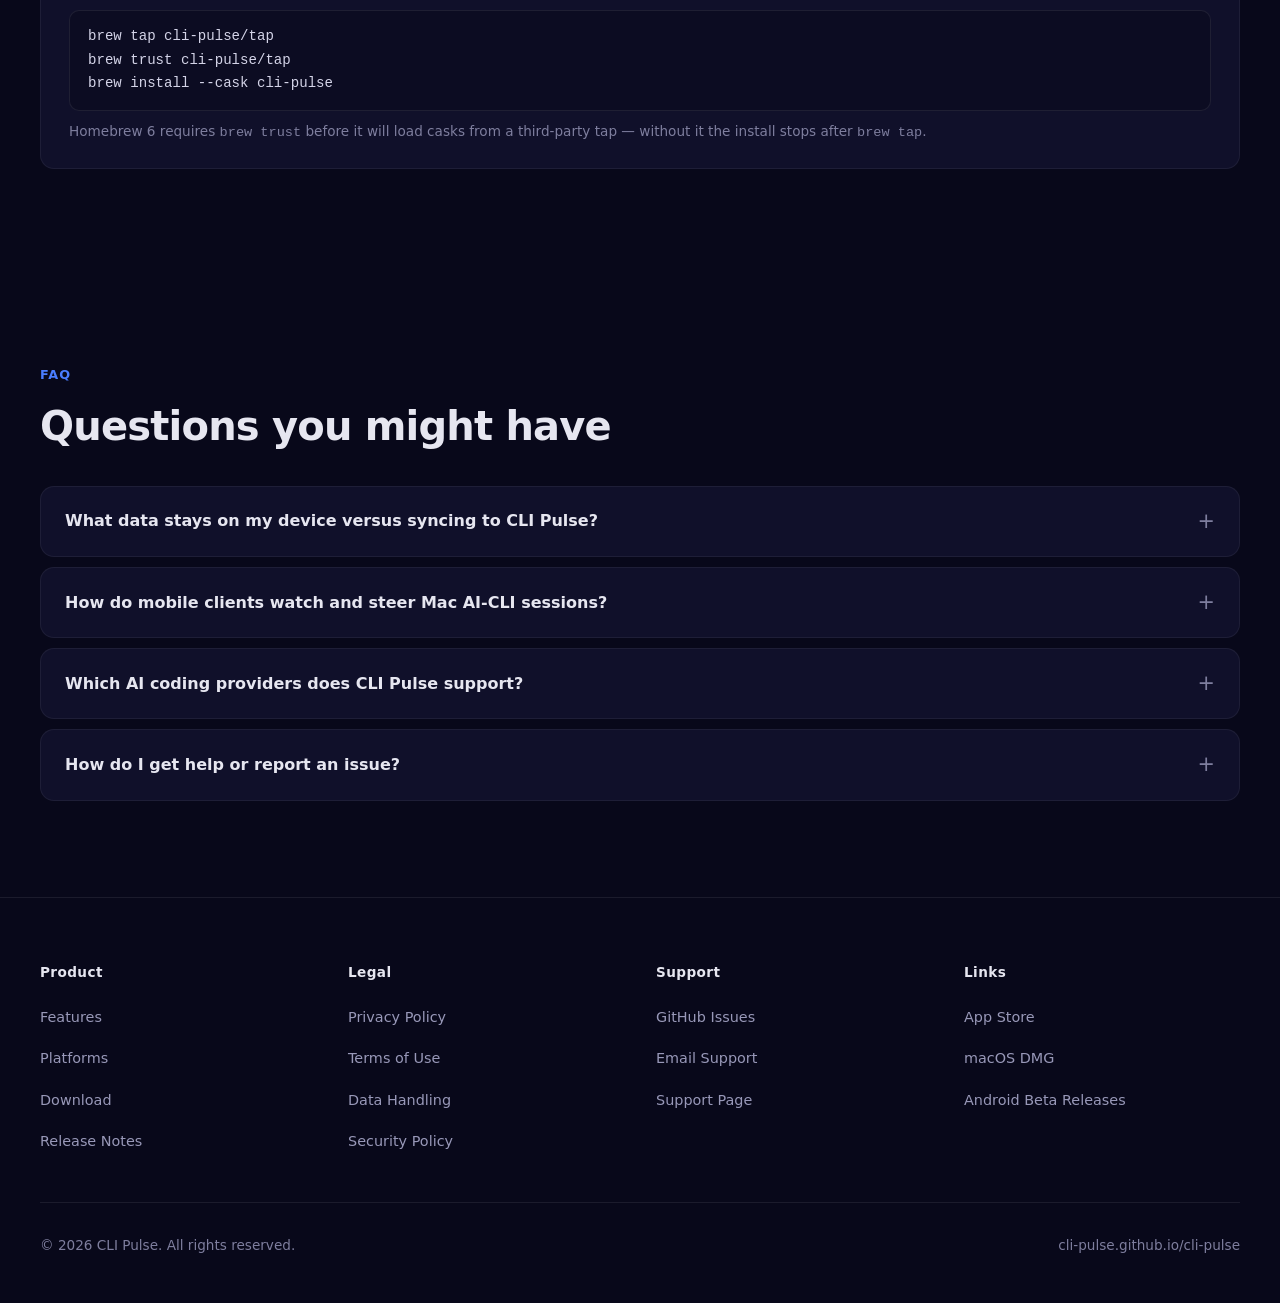
==== commit 70dbb52d: "Merge 108d662ea3688f337813a1e209851996212e4e67 into 70fc22e284beb1f83dd8fb90eb5f26081e07107c" ====
--- a/docs/index.html
+++ b/docs/index.html
@@ -3,114 +3,369 @@
 <head>
 <meta charset="utf-8">
 <meta name="viewport" content="width=device-width, initial-scale=1">
-<title>CLI Pulse — Downloads and Support</title>
-<style>
-  *{margin:0;padding:0;box-sizing:border-box}
-  body{font-family:-apple-system,BlinkMacSystemFont,"SF Pro Text",system-ui,sans-serif;
-       background:#f5f5f7;color:#1d1d1f;line-height:1.6}
-  .container{max-width:680px;margin:60px auto;padding:0 24px}
-  h1{font-size:2rem;font-weight:700;margin-bottom:8px}
-  .tagline{color:#86868b;font-size:1.1rem;margin-bottom:40px}
-  h2{font-size:1.25rem;font-weight:600;margin:32px 0 12px}
-  p,li{font-size:1rem;color:#424245}
-  ul{padding-left:20px;margin-bottom:16px}
-  li{margin-bottom:6px}
-  a{color:#0066cc;text-decoration:none}
-  a:hover{text-decoration:underline}
-  .card{background:#fff;border-radius:12px;padding:24px;margin-bottom:20px;
-        box-shadow:0 1px 3px rgba(0,0,0,.08)}
-  .footer{text-align:center;color:#86868b;font-size:.85rem;margin-top:48px;padding-bottom:40px}
-</style>
+<title>CLI Pulse — AI Coding Usage Monitor for macOS, iOS &amp; Android Beta</title>
+<meta name="description" content="Monitor usage, quotas, reset state, sessions, cost estimates, and alerts across 50+ supported AI coding providers. Watch and steer supported Mac AI-CLI sessions from iPhone or iPad.">
+<link rel="canonical" href="https://cli-pulse.github.io/cli-pulse/">
+<link rel="alternate" hreflang="en" href="https://cli-pulse.github.io/cli-pulse/">
+<link rel="alternate" hreflang="zh-CN" href="https://cli-pulse.github.io/cli-pulse/zh/">
+<link rel="alternate" hreflang="x-default" href="https://cli-pulse.github.io/cli-pulse/">
+<meta name="theme-color" content="#08081a">
+<link rel="icon" href="assets/app-icon.png" type="image/png">
+
+<!-- Open Graph -->
+<meta property="og:title" content="CLI Pulse — AI Coding Usage Monitor">
+<meta property="og:description" content="Monitor usage, quotas, reset state, sessions, cost estimates, and alerts across 50+ supported AI coding providers on Mac, iPhone, iPad, Apple Watch, and Android Beta.">
+<meta property="og:url" content="https://cli-pulse.github.io/cli-pulse/">
+<meta property="og:type" content="website">
+<meta property="og:image" content="https://cli-pulse.github.io/cli-pulse/assets/hero-mac-v2.png">
+<meta property="og:image:width" content="900">
+<meta property="og:image:height" content="563">
+
+<!-- Twitter -->
+<meta name="twitter:card" content="summary_large_image">
+<meta name="twitter:title" content="CLI Pulse — AI Coding Usage Monitor">
+<meta name="twitter:description" content="Monitor usage, quotas, reset state, sessions, cost estimates, and alerts across 50+ supported AI coding providers, with Android Beta availability.">
+<meta name="twitter:image" content="https://cli-pulse.github.io/cli-pulse/assets/hero-mac-v2.png">
+
+<!-- JSON-LD -->
+<script type="application/ld+json">
+{
+  "@context": "https://schema.org",
+  "@type": "SoftwareApplication",
+  "name": "CLI Pulse",
+  "applicationCategory": "DeveloperApplication",
+  "operatingSystem": "macOS, iOS, iPadOS, watchOS, Android Beta",
+  "url": "https://cli-pulse.github.io/cli-pulse/",
+  "description": "Monitor usage, quotas, reset state, sessions, cost estimates, and alerts across 50+ supported AI coding providers."
+}
+</script>
+
+<link rel="stylesheet" href="assets/site.css">
 </head>
 <body>
-<div class="container">
-  <h1>CLI Pulse</h1>
-  <p class="tagline">Downloads, legal pages, and support for CLI Pulse</p>
-
-  <div class="card" style="background:linear-gradient(135deg,#1a1a2e,#16213e);color:#fff;border:1px solid rgba(90,130,255,.25)">
-    <h2 style="color:#fff">Download</h2>
-    <p style="color:#c0c0d0">Get CLI Pulse for your platform:</p>
-    <div style="display:flex;gap:12px;margin-top:16px;flex-wrap:wrap">
-      <a href="https://apps.apple.com/app/cli-pulse/id6761163709" style="display:inline-flex;align-items:center;gap:8px;background:#0066cc;color:#fff;padding:12px 20px;border-radius:10px;font-weight:600;text-decoration:none;font-size:.95rem">
-        App Store — iPhone · iPad · Watch · Mac
-      </a>
-      <a href="https://github.com/cli-pulse/cli-pulse-distrib/releases/latest" style="display:inline-flex;align-items:center;gap:8px;background:#2d2d44;color:#fff;padding:12px 20px;border-radius:10px;font-weight:600;text-decoration:none;border:1px solid rgba(255,255,255,.15);font-size:.95rem">
-        macOS DMG
-      </a>
-      <a href="https://github.com/cli-pulse/cli-pulse/releases" style="display:inline-flex;align-items:center;gap:8px;background:#3ddc84;color:#1a1a2e;padding:12px 20px;border-radius:10px;font-weight:600;text-decoration:none;font-size:.95rem">
-        Android APK
-      </a>
-    </div>
-    <p style="color:#808098;font-size:.85rem;margin-top:12px">Browse the latest builds on <a href="https://github.com/cli-pulse/cli-pulse-distrib/releases/latest" style="color:#cfd6ff">GitHub Releases</a>.</p>
-    <div style="margin-top:18px;padding-top:16px;border-top:1px solid rgba(255,255,255,.12)">
-      <p style="color:#c8cce0;font-size:.9rem;margin:0 0 8px;font-weight:600">Or install on macOS with Homebrew</p>
-      <pre style="background:#12121f;color:#e6e6f0;padding:12px 14px;border-radius:8px;overflow-x:auto;font-size:.85rem;margin:0;line-height:1.7"><code>brew tap cli-pulse/tap
+
+<!-- Skip link -->
+<a href="#main-content" class="skip-link">Skip to main content</a>
+
+<!-- Navigation -->
+<header class="site-nav" role="banner">
+  <nav class="nav-inner" aria-label="Main navigation">
+    <a class="nav-brand" href="./" aria-label="CLI Pulse home">
+      <img src="assets/app-icon.png" alt="" width="32" height="32">
+      CLI Pulse
+    </a>
+    <ul class="nav-links">
+      <li><a href="#features">Features</a></li>
+      <li><a href="#platforms">Platforms</a></li>
+      <li><a href="#privacy">Privacy</a></li>
+      <li><a href="#faq">FAQ</a></li>
+      <li><a href="#download">Download</a></li>
+      <li><a href="zh/" lang="zh-CN" hreflang="zh-CN" aria-label="Switch to Chinese">中文</a></li>
+    </ul>
+  </nav>
+</header>
+
+<main id="main-content" tabindex="-1">
+
+  <!-- Hero -->
+  <section class="hero" aria-labelledby="hero-title">
+    <div class="section-inner">
+      <div class="hero-badge">
+        <span class="dot" aria-hidden="true"></span>
+        50+ Supported Providers
+      </div>
+      <h1 class="hero-title" id="hero-title">
+        Your AI coding usage,<br>all in <span class="highlight">one place</span>
+      </h1>
+      <p class="hero-copy">
+        CLI Pulse brings usage, quotas, reset state, sessions, cost estimates,
+        and alerts from your supported AI coding providers into one calm view —
+        on your Mac, phone, and wrist.
+      </p>
+      <div class="hero-actions">
+        <a href="https://apps.apple.com/us/app/cli-pulse/id6761163709" class="btn btn-primary" aria-label="Download CLI Pulse on the App Store">
+          Download on the App&nbsp;Store
+        </a>
+        <a href="https://github.com/cli-pulse/cli-pulse-distrib/releases/latest" class="btn btn-secondary" aria-label="Download CLI Pulse for macOS">
+          Download for macOS
+        </a>
+      </div>
+      <p class="hero-note">Signed and notarized for macOS. Provider credentials stay on your device.</p>
+      <div class="hero-devices">
+        <img class="mac-shot" src="assets/hero-mac-v2.png" alt="Illustrative CLI Pulse macOS dashboard with sample usage, cost estimates, supported providers, and alerts" width="900" height="563" loading="eager" fetchpriority="high" decoding="async">
+        <img class="phone-shot" src="assets/hero-phone-v2.png" alt="Illustrative CLI Pulse iPhone dashboard with sample usage and supported provider status" width="400" height="868" loading="eager" decoding="async">
+      </div>
+    </div>
+  </section>
+
+  <!-- Provider strip -->
+  <section class="provider-strip" aria-label="Supported providers">
+    <div class="section-inner">
+      <p class="provider-label">Works with your tools</p>
+      <div class="provider-list">
+        <span>Claude</span>
+        <span>Codex</span>
+        <span>Gemini</span>
+        <span>Cursor</span>
+        <span>Copilot</span>
+        <span>OpenRouter</span>
+        <span>JetBrains AI</span>
+        <span>Ollama</span>
+        <span>Warp</span>
+        <span>Augment</span>
+      </div>
+      <p class="provider-footnote">50+ providers supported across local and cloud coding workflows. Available metrics and controls depend on what each provider exposes.</p>
+    </div>
+  </section>
+
+  <!-- Outcome cards -->
+  <section class="section" id="features" aria-labelledby="features-title">
+    <div class="section-inner">
+      <span class="section-label">What CLI Pulse Does</span>
+      <h2 class="section-title" id="features-title">Know exactly where you stand</h2>
+      <p class="section-subtitle">See the signals that matter before switching between provider dashboards and local session logs.</p>
+      <div class="cards-grid">
+
+        <div class="outcome-card">
+          <div class="card-icon blue" aria-hidden="true">&#9881;</div>
+          <h3>Usage &amp; Quotas</h3>
+          <p>Track request counts, token consumption, quota remaining, and reset state across supported providers.</p>
+        </div>
+
+        <div class="outcome-card">
+          <div class="card-icon cyan" aria-hidden="true">&#9733;</div>
+          <h3>Sessions &amp; Cost Estimates</h3>
+          <p>Review session activity and model usage alongside clearly labeled cost estimates, without presenting estimates as exact billing.</p>
+        </div>
+
+        <div class="outcome-card">
+          <div class="card-icon violet" aria-hidden="true">&#9888;</div>
+          <h3>Alerts &amp; Notifications</h3>
+          <p>Keep quota, session, and provider alerts together so important changes do not disappear inside separate tools.</p>
+        </div>
+
+        <div class="outcome-card">
+          <div class="card-icon green" aria-hidden="true">&#8596;</div>
+          <h3>Cross-Device Control</h3>
+          <p>Watch and steer supported Mac AI-CLI sessions from your iPhone or iPad. Check usage from your wrist with the Apple Watch app.</p>
+        </div>
+
+      </div>
+    </div>
+  </section>
+
+  <!-- Apple-platform showcase -->
+  <section class="section platform-showcase" id="platforms" aria-labelledby="platforms-title">
+    <div class="section-inner">
+      <div class="showcase-layout">
+        <div class="showcase-text">
+          <p class="showcase-kicker">Apple-first, across your devices</p>
+          <h2 id="platforms-title">Mac, iPhone, iPad, Apple&nbsp;Watch</h2>
+          <p>CLI Pulse spans macOS, iPhone, iPad, and Apple Watch. Use the Mac app for local collection, then check supported usage, alerts, and sessions from your other devices.</p>
+          <p>Supported mobile clients can watch and steer supported Mac AI-CLI sessions. Android beta extends the core monitoring experience beyond Apple devices.</p>
+        </div>
+        <div class="showcase-image">
+          <img src="assets/pulse-motif-v2.png" alt="Illustrative CLI Pulse Apple Watch view with sample estimated cost and activity indicators" width="422" height="483" loading="lazy">
+        </div>
+      </div>
+    </div>
+  </section>
+
+  <!-- How it works -->
+  <section class="section" id="how-it-works" aria-labelledby="steps-title">
+    <div class="section-inner">
+      <span class="section-label">Get Started</span>
+      <h2 class="section-title" id="steps-title">Three steps to clarity</h2>
+      <p class="section-subtitle">You're minutes away from one dashboard for the supported AI coding providers you use.</p>
+      <div class="steps-list">
+
+        <div class="step">
+          <h3>Install CLI Pulse on your Mac</h3>
+          <p>Download from the App Store, get the signed and notarized DMG, or install the Homebrew cask.</p>
+        </div>
+
+        <div class="step">
+          <h3>Grant access to your AI tools</h3>
+          <p>CLI Pulse discovers supported providers on your system and guides you through the access each source needs. Provider credentials and raw local session-log contents stay on your device.</p>
+        </div>
+
+        <div class="step">
+          <h3>Monitor from any device</h3>
+          <p>Check supported usage, quota state, sessions, and alerts across your devices. Aggregated usage and quota state can sync to your CLI Pulse account for cross-device access.</p>
+        </div>
+
+      </div>
+    </div>
+  </section>
+
+  <!-- Privacy / Trust -->
+  <section class="section" id="privacy" aria-labelledby="trust-title">
+    <div class="section-inner">
+      <span class="section-label">Privacy &amp; Trust</span>
+      <h2 class="section-title" id="trust-title">Your data, your rules</h2>
+      <p class="section-subtitle">CLI Pulse keeps provider credentials and raw local session-log contents on your device. Read the policies that explain what stays local and what can sync.</p>
+
+      <div class="trust-links">
+        <a href="privacy.html" class="trust-card">
+          <h3>Privacy Policy</h3>
+          <p>What stays on your device, what syncs to your account, and who the sub-processors are.</p>
+        </a>
+        <a href="data-handling.html" class="trust-card">
+          <h3>Data Handling</h3>
+          <p>A table of every data category CLI Pulse processes and where each one lives.</p>
+        </a>
+        <a href="security.html" class="trust-card">
+          <h3>Security Policy</h3>
+          <p>How credentials are protected and how to report a vulnerability.</p>
+        </a>
+        <a href="terms.html" class="trust-card">
+          <h3>Terms of Use</h3>
+          <p>The agreement you accept when you install CLI Pulse.</p>
+        </a>
+      </div>
+
+      <div class="trust-highlight">
+        <span class="shield" aria-hidden="true">&#128737;</span>
+        <p><strong>Credentials stay on your device.</strong> Provider API keys, session cookies, bridged OAuth tokens, and raw local session-log contents stay on-device. Aggregated usage and quota state can sync to your CLI Pulse account for cross-device viewing. The detailed boundaries and controls are documented in the Privacy Policy.</p>
+      </div>
+    </div>
+  </section>
+
+  <!-- Download -->
+  <section class="section" id="download" aria-labelledby="download-title">
+    <div class="section-inner">
+      <span class="section-label">Download</span>
+      <h2 class="section-title" id="download-title">Get CLI Pulse</h2>
+      <p class="section-subtitle">Choose an official download for Apple devices, macOS, or the Android beta.</p>
+
+      <div class="download-grid">
+        <a href="https://apps.apple.com/us/app/cli-pulse/id6761163709" class="download-card" aria-label="Download CLI Pulse on the App Store for iPhone, iPad, Mac, and Apple Watch">
+          <div class="platform-icon" aria-hidden="true">&#63743;</div>
+          <span class="platform-tag stable">Stable</span>
+          <h3>App Store</h3>
+          <p>CLI Pulse for iPhone, iPad, Mac, and Apple&nbsp;Watch.</p>
+          <span class="cta-text">View on the App&nbsp;Store &rarr;</span>
+        </a>
+
+        <a href="https://github.com/cli-pulse/cli-pulse-distrib/releases/latest" class="download-card" aria-label="Download CLI Pulse macOS DMG from GitHub Releases">
+          <div class="platform-icon" aria-hidden="true">&#9000;</div>
+          <span class="platform-tag stable">Stable</span>
+          <h3>macOS DMG</h3>
+          <p>Direct download from GitHub Releases. Signed and notarized for macOS Gatekeeper.</p>
+          <span class="cta-text">Latest release &rarr;</span>
+        </a>
+
+        <a href="https://github.com/cli-pulse/cli-pulse/releases" class="download-card" aria-label="Download CLI Pulse Android Beta APK from GitHub Releases">
+          <div class="platform-icon" aria-hidden="true">&#129001;</div>
+          <span class="platform-tag beta">Beta</span>
+          <h3>Android Beta APK</h3>
+          <p>Sideload the Android Beta from GitHub Releases. Availability and controls can differ by release.</p>
+          <span class="cta-text">All releases &rarr;</span>
+        </a>
+      </div>
+
+      <div class="brew-block">
+        <h3>Install on macOS with Homebrew</h3>
+        <pre><code>brew tap cli-pulse/tap
 brew trust cli-pulse/tap
 brew install --cask cli-pulse</code></pre>
-      <p style="color:#808098;font-size:.8rem;margin-top:8px">Homebrew 6 requires <code style="color:#cfd6ff">brew trust</code> before it will load casks from a third-party tap — without it the install stops after <code style="color:#cfd6ff">brew tap</code>.</p>
+        <p class="note">Homebrew 6 requires <code>brew trust</code> before it will load casks from a third-party tap — without it the install stops after <code>brew tap</code>.</p>
+      </div>
+    </div>
+  </section>
+
+  <!-- FAQ -->
+  <section class="section" id="faq" aria-labelledby="faq-title">
+    <div class="section-inner">
+      <span class="section-label">FAQ</span>
+      <h2 class="section-title" id="faq-title">Questions you might have</h2>
+      <div class="faq-list">
+
+        <details>
+          <summary>What data stays on my device versus syncing to CLI Pulse?</summary>
+          <div class="faq-body">
+            <p>Provider API keys, session cookies, bridged OAuth tokens, and raw local session-log contents stay on your device. Aggregated usage and quota state can sync to your CLI Pulse account for cross-device viewing. See the <a href="privacy.html">Privacy Policy</a> for the complete data-by-data breakdown and controls.</p>
+          </div>
+        </details>
+
+        <details>
+          <summary>How do mobile clients watch and steer Mac AI-CLI sessions?</summary>
+          <div class="faq-body">
+            <p>After the Mac helper and your CLI Pulse account are configured, supported mobile clients can show supported Mac AI-CLI session status and available steering actions. Capabilities vary by provider and client rather than being assumed from a provider name.</p>
+          </div>
+        </details>
+
+        <details>
+          <summary>Which AI coding providers does CLI Pulse support?</summary>
+          <div class="faq-body">
+            <p>CLI Pulse supports 50+ providers, including Claude, Codex, Gemini, Cursor, Copilot, OpenRouter, JetBrains AI, Ollama, Warp, and Augment. Available metrics and controls depend on what each provider exposes.</p>
+          </div>
+        </details>
+
+        <details>
+          <summary>How do I get help or report an issue?</summary>
+          <div class="faq-body">
+            <p>For bug reports and feature requests, open an issue on our <a href="https://github.com/cli-pulse/cli-pulse/issues">GitHub repository</a>. For other inquiries, email <a href="mailto:clipulse.support@gmail.com">clipulse.support@gmail.com</a>. We aim to respond within 48 business hours.</p>
+          </div>
+        </details>
+
+      </div>
+    </div>
+  </section>
+
+</main>
+
+<!-- Footer -->
+<footer class="site-footer" role="contentinfo">
+  <div class="footer-inner">
+    <div class="footer-grid">
+
+      <div class="footer-col">
+        <h2>Product</h2>
+        <ul>
+          <li><a href="#features">Features</a></li>
+          <li><a href="#platforms">Platforms</a></li>
+          <li><a href="#download">Download</a></li>
+          <li><a href="release-notes.html">Release Notes</a></li>
+        </ul>
+      </div>
+
+      <div class="footer-col">
+        <h2>Legal</h2>
+        <ul>
+          <li><a href="privacy.html">Privacy Policy</a></li>
+          <li><a href="terms.html">Terms of Use</a></li>
+          <li><a href="data-handling.html">Data Handling</a></li>
+          <li><a href="security.html">Security Policy</a></li>
+        </ul>
+      </div>
+
+      <div class="footer-col">
+        <h2>Support</h2>
+        <ul>
+          <li><a href="https://github.com/cli-pulse/cli-pulse/issues">GitHub Issues</a></li>
+          <li><a href="mailto:clipulse.support@gmail.com">Email Support</a></li>
+          <li><a href="support.html">Support Page</a></li>
+        </ul>
+      </div>
+
+      <div class="footer-col">
+        <h2>Links</h2>
+        <ul>
+          <li><a href="https://apps.apple.com/us/app/cli-pulse/id6761163709">App Store</a></li>
+          <li><a href="https://github.com/cli-pulse/cli-pulse-distrib/releases/latest">macOS DMG</a></li>
+          <li><a href="https://github.com/cli-pulse/cli-pulse/releases">Android Beta Releases</a></li>
+        </ul>
+      </div>
+
+    </div>
+
+    <div class="footer-bottom">
+      <span>&copy; 2026 CLI Pulse. All rights reserved.</span>
+      <a href="https://cli-pulse.github.io/cli-pulse/">cli-pulse.github.io/cli-pulse</a>
     </div>
   </div>
-
-  <div class="card" style="background:linear-gradient(135deg,#0d2818,#1a3a2a);color:#fff;border:1px solid rgba(61,220,132,.3)">
-    <h2 style="color:#3ddc84">Android Beta Testing</h2>
-    <p style="color:#c0d8c8">CLI Pulse for Android is in beta. Join our testing program to get early access.</p>
-    <div style="margin-top:16px">
-      <a href="https://play.google.com/apps/internaltest/4699926885235347963" style="display:inline-flex;align-items:center;gap:8px;background:#3ddc84;color:#0d2818;padding:12px 24px;border-radius:10px;font-weight:700;text-decoration:none;font-size:.95rem">
-        Join Android Beta on Google Play
-      </a>
-    </div>
-    <p style="color:#7aaa8e;font-size:.85rem;margin-top:12px">Limited to 100 testers. You can also sideload the <a href="https://github.com/cli-pulse/cli-pulse/releases" style="color:#a0e8c0">APK from GitHub Releases</a>.</p>
-  </div>
-
-  <div class="card">
-    <h2>About</h2>
-    <p>CLI Pulse is a developer app for monitoring usage, quotas, resets, sessions,
-       and alerts across 50+ AI coding providers — and for remotely watching and
-       steering your Mac's AI-CLI agents from iPhone or iPad. Remote control
-       is built into the direct-download Mac build but is not switched on in
-       CLI Pulse 1.55.</p>
-    <p style="margin-top:12px">Supports 50+ providers including Claude, Codex, Gemini, Cursor, Copilot, JetBrains AI, Ollama, Warp, and Augment. Available on macOS, iOS, watchOS, and Android (beta).</p>
-  </div>
-
-  <div class="card">
-    <h2>Getting Help</h2>
-    <ul>
-      <li>For bug reports and feature requests, please open an issue on our
-          <a href="https://github.com/cli-pulse/cli-pulse/issues">GitHub repository</a>.</li>
-      <li>For other inquiries, email
-          <a href="mailto:clipulse.support@gmail.com">clipulse.support@gmail.com</a></li>
-      <li>Response time: within 48 hours on business days</li>
-    </ul>
-  </div>
-
-  <div class="card">
-    <h2>Trust &amp; transparency</h2>
-    <ul>
-      <li><a href="privacy.html">Privacy Policy</a> — what stays on your device, what syncs to your account, who the sub-processors are.</li>
-      <li><a href="data-handling.html">Data Handling</a> — what the old data table got wrong; the full list of what CLI Pulse reads, keeps and sends is now in the Privacy Policy.</li>
-      <li><a href="security.html">Security Policy</a> — how to report a vulnerability and how credentials are protected.</li>
-      <li><a href="terms.html">Terms of Use</a> — the agreement you accept when you install CLI Pulse.</li>
-      <li><a href="support.html">Support</a> — how to reach us.</li>
-      <li><a href="release-notes.html">Release Notes</a> — what changed across versions.</li>
-    </ul>
-  </div>
-
-  <div class="card">
-    <h2>About this repository</h2>
-    <p>This is the public distribution and trust-documentation repository for
-       CLI Pulse. It contains the privacy, security, and terms documents, the
-       landing page you're reading, and links to signed binary downloads on
-       GitHub Releases.</p>
-    <p style="margin-top:12px">CLI Pulse is closed-source commercial software.
-       This repository is <strong>not</strong> the product source code, not a
-       reproducible-build repo, and not a provider-integration reference.
-       All contents are <strong>All Rights Reserved</strong> — see
-       <a href="https://github.com/cli-pulse/cli-pulse/blob/main/LICENSE.md">LICENSE.md</a>.</p>
-  </div>
-
-  <div class="footer">
-    <p>&copy; 2026 CLI Pulse. All rights reserved.</p>
-  </div>
-</div>
+</footer>
+
 </body>
 </html>
--- a/docs/assets/site.css
+++ b/docs/assets/site.css
@@ -0,0 +1,885 @@
+/* CLI Pulse — Landing page styles */
+/* Deep indigo/near-black field, blue pulse-line motif, cyan/violet accents */
+
+:root {
+  /* Backgrounds */
+  --bg-primary: #08081a;
+  --bg-card: #10102a;
+  --bg-card-hover: #141435;
+  --bg-nav: rgba(8, 8, 26, 0.92);
+
+  /* Accents */
+  --accent-blue: #4a7dff;
+  --accent-blue-solid: #3863cf;
+  --accent-blue-solid-hover: #3b68d8;
+  --accent-cyan: #00c8e8;
+  --accent-violet: #8b7cf0;
+  --accent-violet-soft: rgba(139, 124, 240, 0.15);
+  --pulse-glow: rgba(74, 125, 255, 0.25);
+
+  /* Text */
+  --text-primary: #e6e6f0;
+  --text-secondary: #9898b8;
+  --text-muted: #7e7e9e;
+
+  /* Borders */
+  --border-subtle: rgba(255, 255, 255, 0.08);
+  --border-card: rgba(255, 255, 255, 0.06);
+
+  /* Sizing */
+  --max-width: 1200px;
+  --nav-height: 56px;
+}
+
+/* Reset */
+*, *::before, *::after {
+  margin: 0;
+  padding: 0;
+  box-sizing: border-box;
+}
+
+html {
+  scroll-behavior: smooth;
+  scroll-padding-top: calc(var(--nav-height) + 24px);
+}
+
+body {
+  font-family: -apple-system, BlinkMacSystemFont, "SF Pro Text", "SF Pro Display", system-ui, sans-serif;
+  background: var(--bg-primary);
+  color: var(--text-primary);
+  line-height: 1.6;
+  -webkit-font-smoothing: antialiased;
+  -moz-osx-font-smoothing: grayscale;
+}
+
+/* Reduced motion */
+@media (prefers-reduced-motion: reduce) {
+  html {
+    scroll-behavior: auto;
+  }
+  *, *::before, *::after {
+    animation-duration: 0.01ms !important;
+    animation-iteration-count: 1 !important;
+    transition-duration: 0.01ms !important;
+  }
+}
+
+/* Skip link */
+.skip-link {
+  position: absolute;
+  top: -100%;
+  left: 16px;
+  background: var(--accent-blue-solid);
+  color: #fff;
+  padding: 8px 16px;
+  border-radius: 6px;
+  z-index: 1000;
+  font-weight: 600;
+  text-decoration: none;
+  font-size: 0.95rem;
+}
+.skip-link:focus {
+  top: 8px;
+}
+
+/* Focus states — outline survives forced-colors mode, unlike box-shadow */
+a:focus-visible,
+button:focus-visible,
+details > summary:focus-visible {
+  outline: 3px solid var(--accent-cyan);
+  outline-offset: 2px;
+  border-radius: 6px;
+}
+
+/* Skip-link target: focusable for the jump, but no ring on the region itself */
+#main-content:focus {
+  outline: none;
+}
+
+/* Links */
+a {
+  color: var(--accent-blue);
+  text-decoration: none;
+  transition: color 0.2s;
+}
+a:hover {
+  color: var(--accent-cyan);
+}
+
+/* Navigation */
+.site-nav {
+  position: sticky;
+  top: 0;
+  z-index: 100;
+  background: var(--bg-nav);
+  backdrop-filter: blur(16px);
+  -webkit-backdrop-filter: blur(16px);
+  border-bottom: 1px solid var(--border-subtle);
+  height: var(--nav-height);
+}
+
+.nav-inner {
+  max-width: var(--max-width);
+  margin: 0 auto;
+  padding: 0 24px;
+  height: 100%;
+  display: flex;
+  align-items: center;
+  justify-content: space-between;
+}
+
+.nav-brand {
+  display: flex;
+  align-items: center;
+  gap: 10px;
+  white-space: nowrap;
+  font-weight: 700;
+  font-size: 1.15rem;
+  color: var(--text-primary);
+  text-decoration: none;
+}
+.nav-brand:hover {
+  color: var(--text-primary);
+}
+.nav-brand img {
+  width: 32px;
+  height: 32px;
+  border-radius: 7px;
+}
+
+.nav-links {
+  display: flex;
+  align-items: center;
+  gap: 6px;
+  list-style: none;
+}
+.nav-links a {
+  display: inline-flex;
+  align-items: center;
+  min-height: 44px;
+  padding: 0 14px;
+  font-size: 0.9rem;
+  font-weight: 500;
+  color: var(--text-secondary);
+  text-decoration: none;
+  border-radius: 8px;
+  transition: color 0.2s, background 0.2s;
+}
+.nav-links a:hover {
+  color: var(--text-primary);
+  background: rgba(255, 255, 255, 0.05);
+}
+
+/* Sections */
+.section {
+  padding: 96px 24px;
+}
+.section-inner {
+  max-width: var(--max-width);
+  margin: 0 auto;
+}
+
+.section-label {
+  display: inline-block;
+  font-size: 0.8rem;
+  font-weight: 600;
+  letter-spacing: 0.08em;
+  text-transform: uppercase;
+  color: var(--accent-blue);
+  margin-bottom: 16px;
+}
+
+.section-title {
+  font-size: 2.5rem;
+  font-weight: 700;
+  line-height: 1.2;
+  letter-spacing: -0.02em;
+  color: var(--text-primary);
+  margin-bottom: 16px;
+}
+.section-subtitle {
+  font-size: 1.15rem;
+  color: var(--text-secondary);
+  max-width: 640px;
+  line-height: 1.6;
+}
+
+/* Hero */
+.hero {
+  padding: 80px 24px 64px;
+  position: relative;
+  overflow: hidden;
+}
+.hero::before {
+  content: "";
+  position: absolute;
+  top: -40%;
+  left: 50%;
+  transform: translateX(-50%);
+  width: 900px;
+  height: 900px;
+  background: radial-gradient(ellipse at center, rgba(74, 125, 255, 0.08) 0%, transparent 70%);
+  pointer-events: none;
+}
+.hero .section-inner {
+  position: relative;
+  text-align: center;
+}
+
+.hero-badge {
+  display: inline-flex;
+  align-items: center;
+  gap: 8px;
+  background: var(--bg-card);
+  border: 1px solid var(--border-subtle);
+  border-radius: 100px;
+  padding: 6px 18px;
+  font-size: 0.85rem;
+  color: var(--text-secondary);
+  margin-bottom: 32px;
+}
+.hero-badge .dot {
+  width: 8px;
+  height: 8px;
+  border-radius: 50%;
+  background: var(--accent-cyan);
+  box-shadow: 0 0 8px rgba(0, 200, 232, 0.5);
+}
+
+.hero-title {
+  font-size: clamp(2.5rem, 6vw, 4rem);
+  font-weight: 700;
+  line-height: 1.1;
+  letter-spacing: -0.03em;
+  color: var(--text-primary);
+  margin-bottom: 24px;
+}
+.hero-title .highlight {
+  background: linear-gradient(135deg, var(--accent-blue) 0%, var(--accent-cyan) 100%);
+  background-clip: text;
+  -webkit-background-clip: text;
+  -webkit-text-fill-color: transparent;
+}
+
+@media (forced-colors: active) {
+  .hero-title .highlight {
+    background: none;
+    color: LinkText;
+    -webkit-text-fill-color: currentColor;
+  }
+}
+
+.hero-copy {
+  font-size: 1.2rem;
+  color: var(--text-secondary);
+  max-width: 600px;
+  margin: 0 auto 40px;
+  line-height: 1.7;
+}
+
+.hero-actions {
+  display: flex;
+  align-items: center;
+  justify-content: center;
+  gap: 14px;
+  flex-wrap: wrap;
+  margin-bottom: 18px;
+}
+
+.hero-note {
+  font-size: 0.85rem;
+  color: var(--text-muted);
+  margin-bottom: 56px;
+}
+
+.btn {
+  display: inline-flex;
+  align-items: center;
+  justify-content: center;
+  gap: 8px;
+  min-height: 48px;
+  padding: 0 28px;
+  border-radius: 12px;
+  font-size: 0.95rem;
+  font-weight: 600;
+  text-decoration: none;
+  transition: transform 0.15s, box-shadow 0.15s, background 0.2s;
+  border: none;
+  cursor: pointer;
+}
+.btn:hover {
+  transform: translateY(-1px);
+}
+.btn:active {
+  transform: translateY(0);
+}
+.btn-primary {
+  background: var(--accent-blue-solid);
+  color: #fff;
+}
+.btn-primary:hover {
+  background: var(--accent-blue-solid-hover);
+  color: #fff;
+  box-shadow: 0 4px 20px rgba(56, 99, 207, 0.35);
+}
+.btn-secondary {
+  background: var(--bg-card);
+  color: var(--text-primary);
+  border: 1px solid var(--border-subtle);
+}
+.btn-secondary:hover {
+  background: var(--bg-card-hover);
+  color: var(--text-primary);
+  border-color: rgba(255, 255, 255, 0.15);
+}
+
+/* Cross-device hero composition */
+.hero-devices {
+  display: flex;
+  align-items: center;
+  justify-content: center;
+  gap: 24px;
+  flex-wrap: wrap;
+  position: relative;
+}
+.hero-devices img {
+  border-radius: 14px;
+  box-shadow: 0 20px 60px rgba(0, 0, 0, 0.5), 0 0 0 1px var(--border-subtle);
+}
+.hero-devices .mac-shot {
+  max-width: 680px;
+  width: 100%;
+  height: auto;
+}
+.hero-devices .phone-shot {
+  max-width: 220px;
+  width: 100%;
+  height: auto;
+  border-radius: 28px;
+}
+
+/* Provider strip */
+.provider-strip {
+  padding: 48px 24px;
+  border-top: 1px solid var(--border-subtle);
+  border-bottom: 1px solid var(--border-subtle);
+}
+.provider-strip .section-inner {
+  text-align: center;
+}
+.provider-label {
+  font-size: 0.8rem;
+  font-weight: 600;
+  letter-spacing: 0.08em;
+  text-transform: uppercase;
+  color: var(--text-muted);
+  margin-bottom: 20px;
+}
+.provider-list {
+  display: flex;
+  align-items: center;
+  justify-content: center;
+  flex-wrap: wrap;
+  gap: 10px 20px;
+  font-size: 0.95rem;
+  color: var(--text-secondary);
+}
+.provider-list span {
+  padding: 4px 12px;
+  background: var(--bg-card);
+  border-radius: 6px;
+  font-weight: 500;
+  white-space: nowrap;
+}
+.provider-footnote {
+  font-size: 0.85rem;
+  color: var(--text-muted);
+  margin-top: 16px;
+}
+
+/* Outcome cards */
+.cards-grid {
+  display: grid;
+  grid-template-columns: repeat(auto-fit, minmax(260px, 1fr));
+  gap: 20px;
+  margin-top: 48px;
+}
+
+.outcome-card {
+  background: var(--bg-card);
+  border: 1px solid var(--border-card);
+  border-radius: 16px;
+  padding: 32px 28px;
+  transition: border-color 0.2s, background 0.2s;
+}
+.outcome-card:hover {
+  border-color: rgba(255, 255, 255, 0.12);
+  background: var(--bg-card-hover);
+}
+
+.card-icon {
+  width: 44px;
+  height: 44px;
+  border-radius: 12px;
+  display: flex;
+  align-items: center;
+  justify-content: center;
+  font-size: 1.3rem;
+  margin-bottom: 20px;
+}
+.card-icon.blue {
+  background: rgba(74, 125, 255, 0.15);
+  color: var(--accent-blue);
+}
+.card-icon.cyan {
+  background: rgba(0, 200, 232, 0.12);
+  color: var(--accent-cyan);
+}
+.card-icon.violet {
+  background: var(--accent-violet-soft);
+  color: var(--accent-violet);
+}
+.card-icon.green {
+  background: rgba(52, 211, 153, 0.12);
+  color: #34d399;
+}
+
+.outcome-card h3 {
+  font-size: 1.15rem;
+  font-weight: 600;
+  color: var(--text-primary);
+  margin-bottom: 10px;
+}
+.outcome-card p {
+  font-size: 0.95rem;
+  color: var(--text-secondary);
+  line-height: 1.6;
+}
+
+/* Platform showcase */
+.platform-showcase {
+  background: var(--bg-card);
+  border-top: 1px solid var(--border-subtle);
+  border-bottom: 1px solid var(--border-subtle);
+}
+.showcase-layout {
+  display: flex;
+  align-items: center;
+  gap: 64px;
+  flex-wrap: wrap;
+}
+.showcase-text {
+  flex: 1;
+  min-width: 280px;
+}
+.showcase-text .showcase-kicker {
+  font-size: 1.1rem;
+  font-weight: 600;
+  color: var(--accent-cyan);
+  margin-bottom: 8px;
+}
+.showcase-text h2 {
+  font-size: 2rem;
+  font-weight: 700;
+  color: var(--text-primary);
+  margin-bottom: 16px;
+  letter-spacing: -0.02em;
+}
+.showcase-text p {
+  color: var(--text-secondary);
+  line-height: 1.7;
+  margin-bottom: 16px;
+}
+.showcase-image {
+  flex: 1;
+  min-width: 280px;
+  text-align: center;
+}
+.showcase-image img {
+  max-width: 100%;
+  height: auto;
+  border-radius: 14px;
+  box-shadow: 0 20px 60px rgba(0, 0, 0, 0.5);
+}
+
+/* How it works */
+.steps-list {
+  display: grid;
+  grid-template-columns: repeat(auto-fit, minmax(280px, 1fr));
+  gap: 32px;
+  margin-top: 48px;
+  counter-reset: step;
+}
+.step {
+  position: relative;
+  padding-left: 60px;
+}
+.step::before {
+  counter-increment: step;
+  content: counter(step);
+  position: absolute;
+  left: 0;
+  top: 0;
+  width: 44px;
+  height: 44px;
+  border-radius: 12px;
+  background: var(--bg-card);
+  border: 1px solid var(--border-subtle);
+  display: flex;
+  align-items: center;
+  justify-content: center;
+  font-size: 1.1rem;
+  font-weight: 700;
+  color: var(--accent-blue);
+}
+.step h3 {
+  font-size: 1.1rem;
+  font-weight: 600;
+  color: var(--text-primary);
+  margin-bottom: 8px;
+}
+.step p {
+  font-size: 0.95rem;
+  color: var(--text-secondary);
+  line-height: 1.6;
+}
+
+/* Privacy / Trust section */
+.trust-links {
+  display: grid;
+  grid-template-columns: repeat(auto-fit, minmax(220px, 1fr));
+  gap: 16px;
+  margin-top: 36px;
+}
+.trust-card {
+  background: var(--bg-card);
+  border: 1px solid var(--border-card);
+  border-radius: 14px;
+  padding: 24px;
+  text-decoration: none;
+  transition: border-color 0.2s, background 0.2s;
+  display: block;
+}
+.trust-card:hover {
+  border-color: rgba(255, 255, 255, 0.12);
+  background: var(--bg-card-hover);
+}
+.trust-card h3 {
+  font-size: 1rem;
+  font-weight: 600;
+  color: var(--text-primary);
+  margin-bottom: 6px;
+}
+.trust-card p {
+  font-size: 0.88rem;
+  color: var(--text-secondary);
+  line-height: 1.5;
+}
+
+/* Trust highlight */
+.trust-highlight {
+  background: var(--bg-card);
+  border: 1px solid var(--border-card);
+  border-radius: 16px;
+  padding: 28px 32px;
+  margin-top: 40px;
+  display: flex;
+  align-items: flex-start;
+  gap: 16px;
+}
+.trust-highlight .shield {
+  font-size: 1.5rem;
+  flex-shrink: 0;
+  margin-top: 2px;
+}
+.trust-highlight p {
+  font-size: 0.95rem;
+  color: var(--text-secondary);
+  line-height: 1.6;
+}
+.trust-highlight strong {
+  color: var(--text-primary);
+}
+
+/* Download section */
+.download-grid {
+  display: grid;
+  grid-template-columns: repeat(auto-fit, minmax(260px, 1fr));
+  gap: 20px;
+  margin-top: 40px;
+}
+.download-card {
+  background: var(--bg-card);
+  border: 1px solid var(--border-card);
+  border-radius: 16px;
+  padding: 28px;
+  text-decoration: none;
+  transition: border-color 0.2s, background 0.2s;
+}
+.download-card:hover {
+  border-color: rgba(255, 255, 255, 0.15);
+  background: var(--bg-card-hover);
+}
+.download-card .platform-icon {
+  font-size: 1.6rem;
+  margin-bottom: 14px;
+}
+.download-card h3 {
+  font-size: 1.1rem;
+  font-weight: 600;
+  color: var(--text-primary);
+  margin-bottom: 6px;
+}
+.download-card .platform-tag {
+  display: inline-block;
+  font-size: 0.78rem;
+  font-weight: 500;
+  padding: 3px 10px;
+  border-radius: 100px;
+  margin-bottom: 8px;
+}
+.platform-tag.stable {
+  background: rgba(52, 211, 153, 0.12);
+  color: #34d399;
+}
+.platform-tag.beta {
+  background: rgba(251, 191, 36, 0.15);
+  color: #fbbf24;
+}
+.download-card p {
+  font-size: 0.88rem;
+  color: var(--text-secondary);
+}
+.download-card .cta-text {
+  display: inline-block;
+  margin-top: 12px;
+  font-weight: 600;
+  font-size: 0.9rem;
+  color: var(--accent-blue);
+}
+
+/* Homebrew block */
+.brew-block {
+  background: var(--bg-card);
+  border: 1px solid var(--border-card);
+  border-radius: 14px;
+  padding: 24px 28px;
+  margin-top: 32px;
+}
+.brew-block h3 {
+  font-size: 1rem;
+  font-weight: 600;
+  color: var(--text-primary);
+  margin-bottom: 12px;
+}
+.brew-block pre {
+  background: #0c0c22;
+  color: #d4d4e8;
+  padding: 14px 18px;
+  border-radius: 10px;
+  overflow-x: auto;
+  font-family: ui-monospace, SFMono-Regular, Menlo, monospace;
+  font-size: 0.88rem;
+  line-height: 1.7;
+  border: 1px solid var(--border-subtle);
+}
+.brew-block .note {
+  font-size: 0.85rem;
+  color: var(--text-muted);
+  margin-top: 10px;
+}
+
+/* FAQ */
+.faq-list {
+  margin-top: 36px;
+  display: flex;
+  flex-direction: column;
+  gap: 10px;
+}
+.faq-list details {
+  background: var(--bg-card);
+  border: 1px solid var(--border-card);
+  border-radius: 14px;
+  overflow: hidden;
+}
+.faq-list summary {
+  display: flex;
+  align-items: center;
+  justify-content: space-between;
+  min-height: 44px;
+  padding: 18px 24px;
+  font-size: 1rem;
+  font-weight: 600;
+  color: var(--text-primary);
+  cursor: pointer;
+  user-select: none;
+  list-style: none;
+}
+.faq-list summary::-webkit-details-marker {
+  display: none;
+}
+.faq-list summary::after {
+  content: "+";
+  font-size: 1.3rem;
+  font-weight: 400;
+  color: var(--text-muted);
+  transition: transform 0.2s;
+  flex-shrink: 0;
+  margin-left: 16px;
+}
+.faq-list details[open] summary::after {
+  content: "−";
+  transform: rotate(0);
+}
+.faq-list .faq-body {
+  padding: 0 24px 20px;
+  font-size: 0.95rem;
+  color: var(--text-secondary);
+  line-height: 1.7;
+}
+.faq-list .faq-body a {
+  color: var(--accent-blue);
+  text-decoration: underline;
+  text-decoration-thickness: 0.08em;
+  text-underline-offset: 0.18em;
+}
+
+/* Footer */
+.site-footer {
+  padding: 64px 24px 40px;
+  border-top: 1px solid var(--border-subtle);
+}
+.footer-inner {
+  max-width: var(--max-width);
+  margin: 0 auto;
+}
+.footer-grid {
+  display: grid;
+  grid-template-columns: repeat(auto-fit, minmax(180px, 1fr));
+  gap: 32px;
+  margin-bottom: 40px;
+}
+.footer-col h2 {
+  font-size: 0.85rem;
+  font-weight: 600;
+  color: var(--text-primary);
+  margin-bottom: 14px;
+  letter-spacing: 0.03em;
+}
+.footer-col ul {
+  list-style: none;
+}
+.footer-col li {
+  margin-bottom: 0;
+}
+.footer-col a {
+  display: inline-block;
+  padding: 9px 0;
+  font-size: 0.9rem;
+  color: var(--text-secondary);
+  text-decoration: none;
+  transition: color 0.2s;
+}
+.footer-col a:hover {
+  color: var(--text-primary);
+}
+.footer-bottom {
+  display: flex;
+  align-items: center;
+  justify-content: space-between;
+  flex-wrap: wrap;
+  gap: 16px;
+  padding-top: 24px;
+  border-top: 1px solid var(--border-subtle);
+  font-size: 0.85rem;
+  color: var(--text-muted);
+}
+.footer-bottom a {
+  display: inline-block;
+  padding: 8px 0;
+  color: var(--text-muted);
+}
+.footer-bottom a:hover {
+  color: var(--text-secondary);
+}
+
+/* Responsive */
+@media (max-width: 768px) {
+  .section {
+    padding: 64px 20px;
+  }
+  .section-title {
+    font-size: 1.8rem;
+  }
+  .hero {
+    padding: 48px 20px 40px;
+  }
+  .hero-title {
+    font-size: clamp(1.8rem, 7vw, 2.8rem);
+  }
+  .hero-copy {
+    font-size: 1.05rem;
+  }
+  .hero-devices .phone-shot {
+    max-width: 160px;
+  }
+  .nav-links a {
+    padding: 0 10px;
+    font-size: 0.82rem;
+  }
+  .nav-links li:nth-child(-n+2) {
+    display: none;
+  }
+  .showcase-layout {
+    gap: 32px;
+    flex-direction: column;
+  }
+  .cards-grid,
+  .steps-list,
+  .download-grid {
+    grid-template-columns: 1fr;
+    gap: 16px;
+  }
+  .trust-links {
+    grid-template-columns: 1fr;
+  }
+  .footer-bottom {
+    flex-direction: column;
+    text-align: center;
+  }
+}
+
+@media (max-width: 480px) {
+  .nav-inner {
+    padding: 0 14px;
+  }
+  .nav-brand {
+    font-size: 1rem;
+    gap: 8px;
+  }
+  .nav-links {
+    gap: 0;
+  }
+  .nav-links a {
+    padding: 0 7px;
+    font-size: 0.78rem;
+  }
+  .nav-links li:nth-child(3) {
+    display: none;
+  }
+  .hero-devices {
+    gap: 16px;
+  }
+  .hero-devices .mac-shot {
+    max-width: 100%;
+  }
+  .hero-devices .phone-shot {
+    max-width: 150px;
+  }
+  .hero-actions {
+    flex-direction: column;
+  }
+  .hero-actions .btn {
+    width: 100%;
+  }
+}
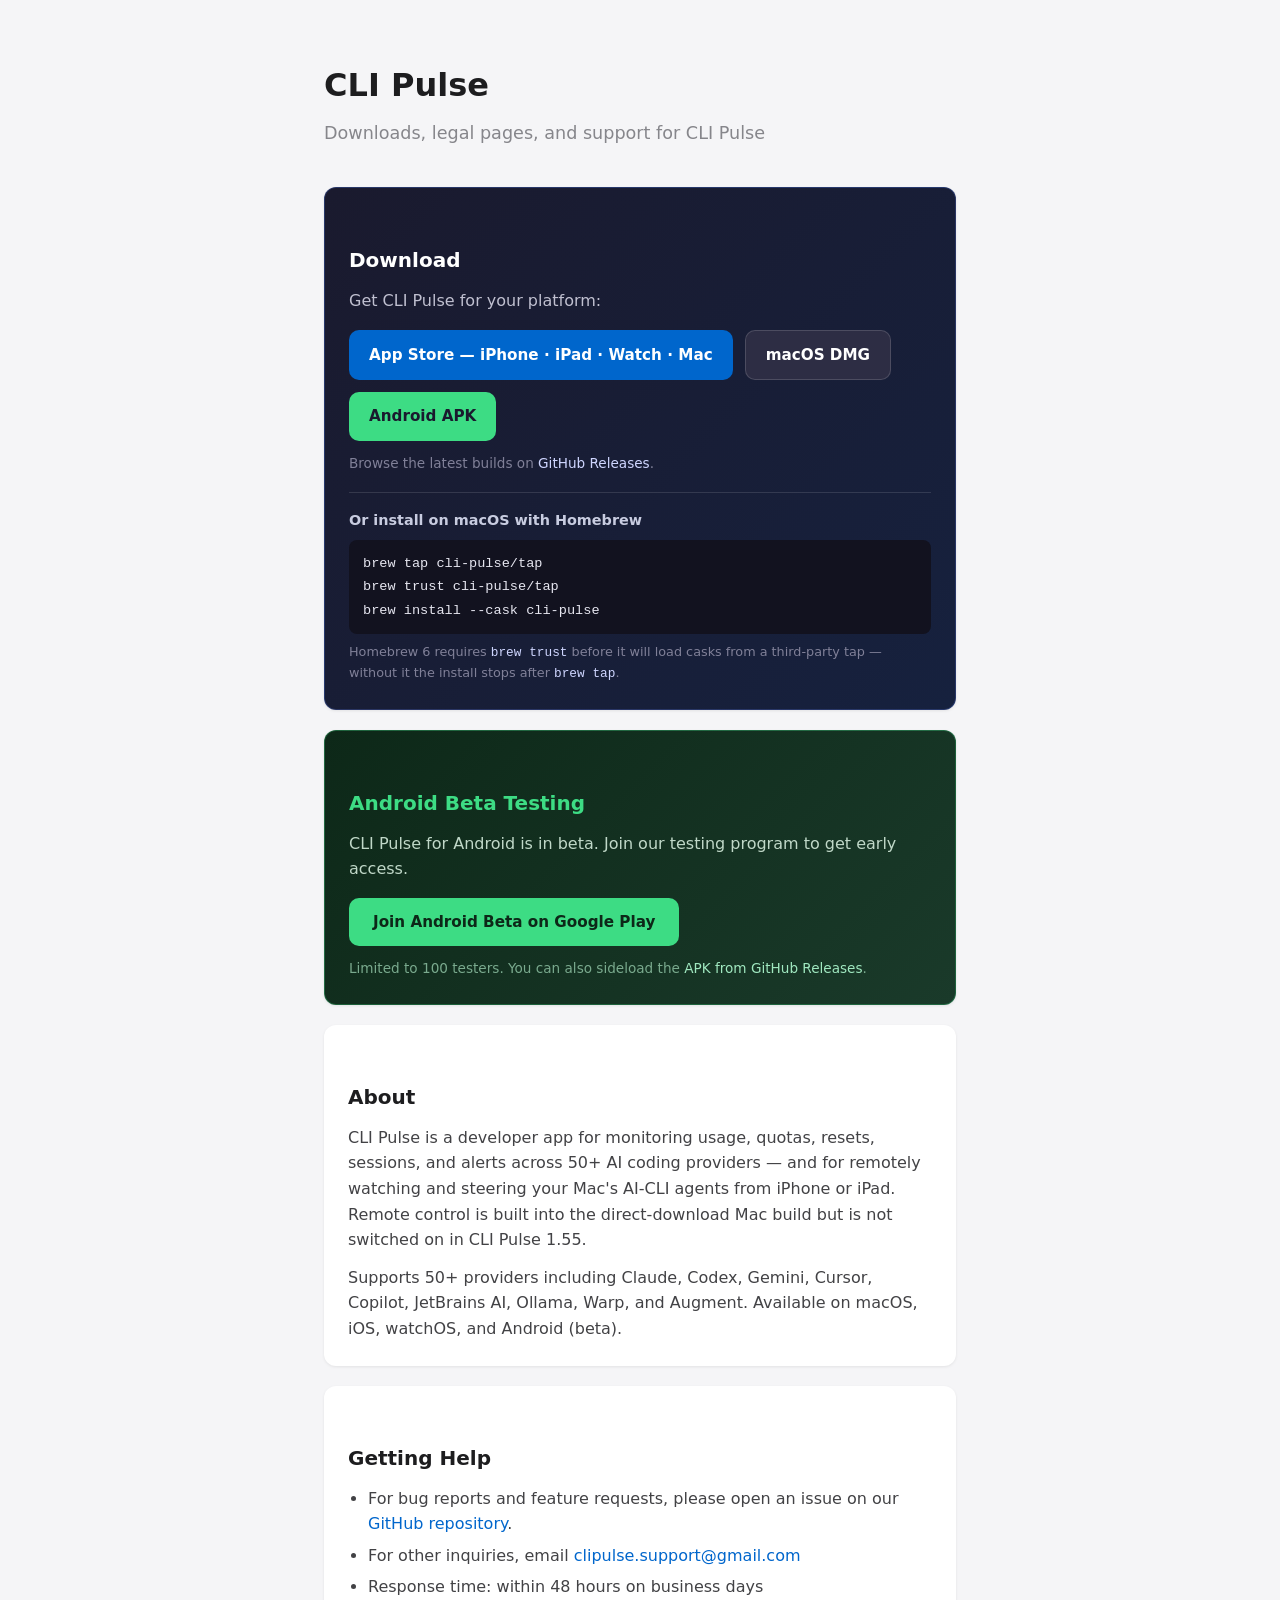
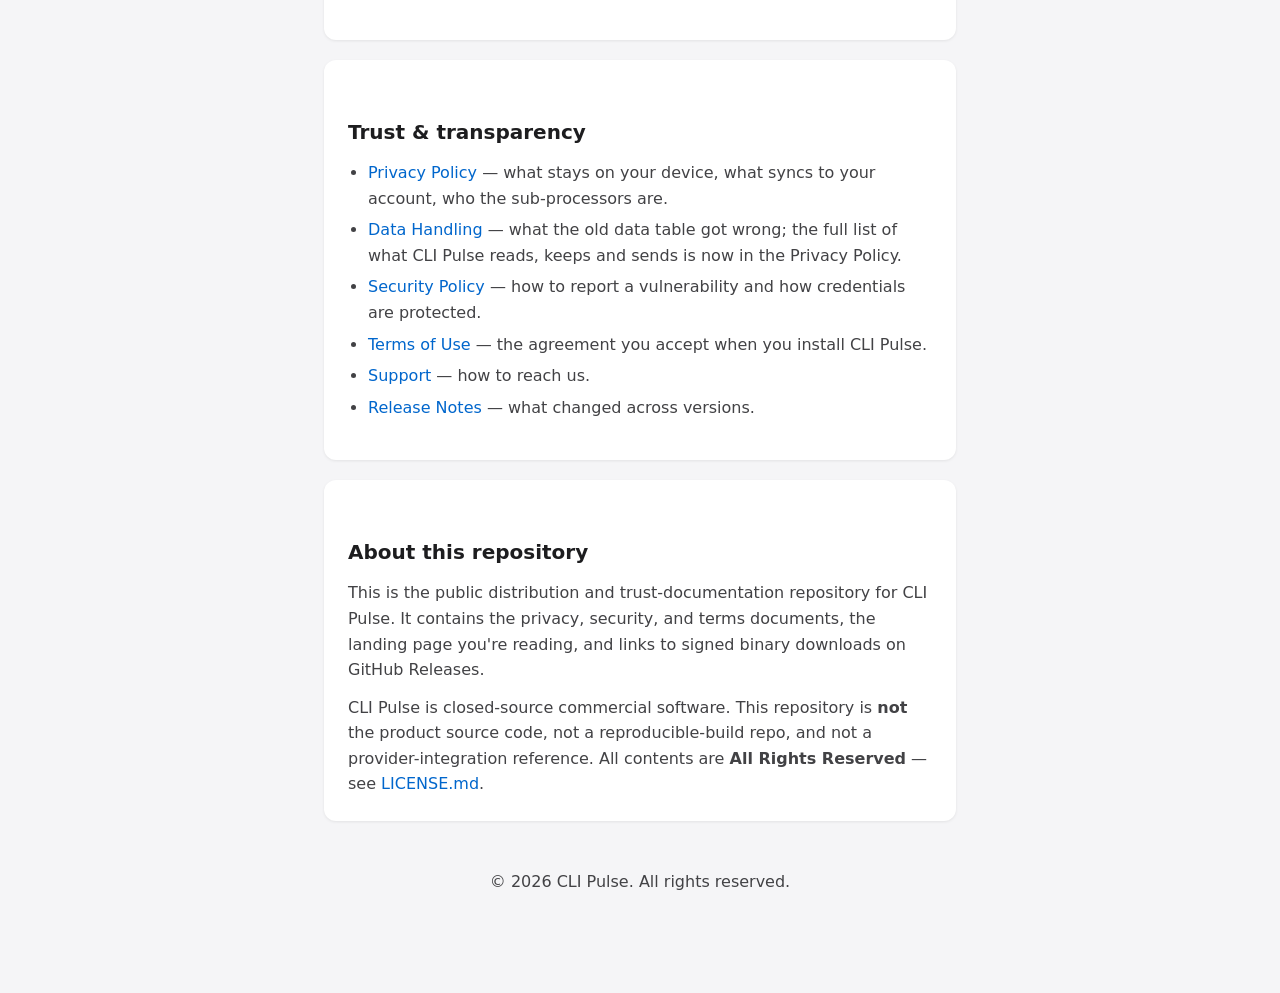
==== commit 3069677a: "docs: make the README, Security Policy and support pages agree with the 1.55 privacy policy (#32) * " ====
--- a/docs/index.html
+++ b/docs/index.html
@@ -3,369 +3,114 @@
 <head>
 <meta charset="utf-8">
 <meta name="viewport" content="width=device-width, initial-scale=1">
-<title>CLI Pulse — AI Coding Usage Monitor for macOS, iOS &amp; Android Beta</title>
-<meta name="description" content="Monitor usage, quotas, reset state, sessions, cost estimates, and alerts across 50+ supported AI coding providers. Watch and steer supported Mac AI-CLI sessions from iPhone or iPad.">
-<link rel="canonical" href="https://cli-pulse.github.io/cli-pulse/">
-<link rel="alternate" hreflang="en" href="https://cli-pulse.github.io/cli-pulse/">
-<link rel="alternate" hreflang="zh-CN" href="https://cli-pulse.github.io/cli-pulse/zh/">
-<link rel="alternate" hreflang="x-default" href="https://cli-pulse.github.io/cli-pulse/">
-<meta name="theme-color" content="#08081a">
-<link rel="icon" href="assets/app-icon.png" type="image/png">
-
-<!-- Open Graph -->
-<meta property="og:title" content="CLI Pulse — AI Coding Usage Monitor">
-<meta property="og:description" content="Monitor usage, quotas, reset state, sessions, cost estimates, and alerts across 50+ supported AI coding providers on Mac, iPhone, iPad, Apple Watch, and Android Beta.">
-<meta property="og:url" content="https://cli-pulse.github.io/cli-pulse/">
-<meta property="og:type" content="website">
-<meta property="og:image" content="https://cli-pulse.github.io/cli-pulse/assets/hero-mac-v2.png">
-<meta property="og:image:width" content="900">
-<meta property="og:image:height" content="563">
-
-<!-- Twitter -->
-<meta name="twitter:card" content="summary_large_image">
-<meta name="twitter:title" content="CLI Pulse — AI Coding Usage Monitor">
-<meta name="twitter:description" content="Monitor usage, quotas, reset state, sessions, cost estimates, and alerts across 50+ supported AI coding providers, with Android Beta availability.">
-<meta name="twitter:image" content="https://cli-pulse.github.io/cli-pulse/assets/hero-mac-v2.png">
-
-<!-- JSON-LD -->
-<script type="application/ld+json">
-{
-  "@context": "https://schema.org",
-  "@type": "SoftwareApplication",
-  "name": "CLI Pulse",
-  "applicationCategory": "DeveloperApplication",
-  "operatingSystem": "macOS, iOS, iPadOS, watchOS, Android Beta",
-  "url": "https://cli-pulse.github.io/cli-pulse/",
-  "description": "Monitor usage, quotas, reset state, sessions, cost estimates, and alerts across 50+ supported AI coding providers."
-}
-</script>
-
-<link rel="stylesheet" href="assets/site.css">
+<title>CLI Pulse — Downloads and Support</title>
+<style>
+  *{margin:0;padding:0;box-sizing:border-box}
+  body{font-family:-apple-system,BlinkMacSystemFont,"SF Pro Text",system-ui,sans-serif;
+       background:#f5f5f7;color:#1d1d1f;line-height:1.6}
+  .container{max-width:680px;margin:60px auto;padding:0 24px}
+  h1{font-size:2rem;font-weight:700;margin-bottom:8px}
+  .tagline{color:#86868b;font-size:1.1rem;margin-bottom:40px}
+  h2{font-size:1.25rem;font-weight:600;margin:32px 0 12px}
+  p,li{font-size:1rem;color:#424245}
+  ul{padding-left:20px;margin-bottom:16px}
+  li{margin-bottom:6px}
+  a{color:#0066cc;text-decoration:none}
+  a:hover{text-decoration:underline}
+  .card{background:#fff;border-radius:12px;padding:24px;margin-bottom:20px;
+        box-shadow:0 1px 3px rgba(0,0,0,.08)}
+  .footer{text-align:center;color:#86868b;font-size:.85rem;margin-top:48px;padding-bottom:40px}
+</style>
 </head>
 <body>
+<div class="container">
+  <h1>CLI Pulse</h1>
+  <p class="tagline">Downloads, legal pages, and support for CLI Pulse</p>
 
-<!-- Skip link -->
-<a href="#main-content" class="skip-link">Skip to main content</a>
-
-<!-- Navigation -->
-<header class="site-nav" role="banner">
-  <nav class="nav-inner" aria-label="Main navigation">
-    <a class="nav-brand" href="./" aria-label="CLI Pulse home">
-      <img src="assets/app-icon.png" alt="" width="32" height="32">
-      CLI Pulse
-    </a>
-    <ul class="nav-links">
-      <li><a href="#features">Features</a></li>
-      <li><a href="#platforms">Platforms</a></li>
-      <li><a href="#privacy">Privacy</a></li>
-      <li><a href="#faq">FAQ</a></li>
-      <li><a href="#download">Download</a></li>
-      <li><a href="zh/" lang="zh-CN" hreflang="zh-CN" aria-label="Switch to Chinese">中文</a></li>
-    </ul>
-  </nav>
-</header>
-
-<main id="main-content" tabindex="-1">
-
-  <!-- Hero -->
-  <section class="hero" aria-labelledby="hero-title">
-    <div class="section-inner">
-      <div class="hero-badge">
-        <span class="dot" aria-hidden="true"></span>
-        50+ Supported Providers
-      </div>
-      <h1 class="hero-title" id="hero-title">
-        Your AI coding usage,<br>all in <span class="highlight">one place</span>
-      </h1>
-      <p class="hero-copy">
-        CLI Pulse brings usage, quotas, reset state, sessions, cost estimates,
-        and alerts from your supported AI coding providers into one calm view —
-        on your Mac, phone, and wrist.
-      </p>
-      <div class="hero-actions">
-        <a href="https://apps.apple.com/us/app/cli-pulse/id6761163709" class="btn btn-primary" aria-label="Download CLI Pulse on the App Store">
-          Download on the App&nbsp;Store
-        </a>
-        <a href="https://github.com/cli-pulse/cli-pulse-distrib/releases/latest" class="btn btn-secondary" aria-label="Download CLI Pulse for macOS">
-          Download for macOS
-        </a>
-      </div>
-      <p class="hero-note">Signed and notarized for macOS. Provider credentials stay on your device.</p>
-      <div class="hero-devices">
-        <img class="mac-shot" src="assets/hero-mac-v2.png" alt="Illustrative CLI Pulse macOS dashboard with sample usage, cost estimates, supported providers, and alerts" width="900" height="563" loading="eager" fetchpriority="high" decoding="async">
-        <img class="phone-shot" src="assets/hero-phone-v2.png" alt="Illustrative CLI Pulse iPhone dashboard with sample usage and supported provider status" width="400" height="868" loading="eager" decoding="async">
-      </div>
+  <div class="card" style="background:linear-gradient(135deg,#1a1a2e,#16213e);color:#fff;border:1px solid rgba(90,130,255,.25)">
+    <h2 style="color:#fff">Download</h2>
+    <p style="color:#c0c0d0">Get CLI Pulse for your platform:</p>
+    <div style="display:flex;gap:12px;margin-top:16px;flex-wrap:wrap">
+      <a href="https://apps.apple.com/app/cli-pulse/id6761163709" style="display:inline-flex;align-items:center;gap:8px;background:#0066cc;color:#fff;padding:12px 20px;border-radius:10px;font-weight:600;text-decoration:none;font-size:.95rem">
+        App Store — iPhone · iPad · Watch · Mac
+      </a>
+      <a href="https://github.com/cli-pulse/cli-pulse-distrib/releases/latest" style="display:inline-flex;align-items:center;gap:8px;background:#2d2d44;color:#fff;padding:12px 20px;border-radius:10px;font-weight:600;text-decoration:none;border:1px solid rgba(255,255,255,.15);font-size:.95rem">
+        macOS DMG
+      </a>
+      <a href="https://github.com/cli-pulse/cli-pulse/releases" style="display:inline-flex;align-items:center;gap:8px;background:#3ddc84;color:#1a1a2e;padding:12px 20px;border-radius:10px;font-weight:600;text-decoration:none;font-size:.95rem">
+        Android APK
+      </a>
     </div>
-  </section>
-
-  <!-- Provider strip -->
-  <section class="provider-strip" aria-label="Supported providers">
-    <div class="section-inner">
-      <p class="provider-label">Works with your tools</p>
-      <div class="provider-list">
-        <span>Claude</span>
-        <span>Codex</span>
-        <span>Gemini</span>
-        <span>Cursor</span>
-        <span>Copilot</span>
-        <span>OpenRouter</span>
-        <span>JetBrains AI</span>
-        <span>Ollama</span>
-        <span>Warp</span>
-        <span>Augment</span>
-      </div>
-      <p class="provider-footnote">50+ providers supported across local and cloud coding workflows. Available metrics and controls depend on what each provider exposes.</p>
-    </div>
-  </section>
-
-  <!-- Outcome cards -->
-  <section class="section" id="features" aria-labelledby="features-title">
-    <div class="section-inner">
-      <span class="section-label">What CLI Pulse Does</span>
-      <h2 class="section-title" id="features-title">Know exactly where you stand</h2>
-      <p class="section-subtitle">See the signals that matter before switching between provider dashboards and local session logs.</p>
-      <div class="cards-grid">
-
-        <div class="outcome-card">
-          <div class="card-icon blue" aria-hidden="true">&#9881;</div>
-          <h3>Usage &amp; Quotas</h3>
-          <p>Track request counts, token consumption, quota remaining, and reset state across supported providers.</p>
-        </div>
-
-        <div class="outcome-card">
-          <div class="card-icon cyan" aria-hidden="true">&#9733;</div>
-          <h3>Sessions &amp; Cost Estimates</h3>
-          <p>Review session activity and model usage alongside clearly labeled cost estimates, without presenting estimates as exact billing.</p>
-        </div>
-
-        <div class="outcome-card">
-          <div class="card-icon violet" aria-hidden="true">&#9888;</div>
-          <h3>Alerts &amp; Notifications</h3>
-          <p>Keep quota, session, and provider alerts together so important changes do not disappear inside separate tools.</p>
-        </div>
-
-        <div class="outcome-card">
-          <div class="card-icon green" aria-hidden="true">&#8596;</div>
-          <h3>Cross-Device Control</h3>
-          <p>Watch and steer supported Mac AI-CLI sessions from your iPhone or iPad. Check usage from your wrist with the Apple Watch app.</p>
-        </div>
-
-      </div>
-    </div>
-  </section>
-
-  <!-- Apple-platform showcase -->
-  <section class="section platform-showcase" id="platforms" aria-labelledby="platforms-title">
-    <div class="section-inner">
-      <div class="showcase-layout">
-        <div class="showcase-text">
-          <p class="showcase-kicker">Apple-first, across your devices</p>
-          <h2 id="platforms-title">Mac, iPhone, iPad, Apple&nbsp;Watch</h2>
-          <p>CLI Pulse spans macOS, iPhone, iPad, and Apple Watch. Use the Mac app for local collection, then check supported usage, alerts, and sessions from your other devices.</p>
-          <p>Supported mobile clients can watch and steer supported Mac AI-CLI sessions. Android beta extends the core monitoring experience beyond Apple devices.</p>
-        </div>
-        <div class="showcase-image">
-          <img src="assets/pulse-motif-v2.png" alt="Illustrative CLI Pulse Apple Watch view with sample estimated cost and activity indicators" width="422" height="483" loading="lazy">
-        </div>
-      </div>
-    </div>
-  </section>
-
-  <!-- How it works -->
-  <section class="section" id="how-it-works" aria-labelledby="steps-title">
-    <div class="section-inner">
-      <span class="section-label">Get Started</span>
-      <h2 class="section-title" id="steps-title">Three steps to clarity</h2>
-      <p class="section-subtitle">You're minutes away from one dashboard for the supported AI coding providers you use.</p>
-      <div class="steps-list">
-
-        <div class="step">
-          <h3>Install CLI Pulse on your Mac</h3>
-          <p>Download from the App Store, get the signed and notarized DMG, or install the Homebrew cask.</p>
-        </div>
-
-        <div class="step">
-          <h3>Grant access to your AI tools</h3>
-          <p>CLI Pulse discovers supported providers on your system and guides you through the access each source needs. Provider credentials and raw local session-log contents stay on your device.</p>
-        </div>
-
-        <div class="step">
-          <h3>Monitor from any device</h3>
-          <p>Check supported usage, quota state, sessions, and alerts across your devices. Aggregated usage and quota state can sync to your CLI Pulse account for cross-device access.</p>
-        </div>
-
-      </div>
-    </div>
-  </section>
-
-  <!-- Privacy / Trust -->
-  <section class="section" id="privacy" aria-labelledby="trust-title">
-    <div class="section-inner">
-      <span class="section-label">Privacy &amp; Trust</span>
-      <h2 class="section-title" id="trust-title">Your data, your rules</h2>
-      <p class="section-subtitle">CLI Pulse keeps provider credentials and raw local session-log contents on your device. Read the policies that explain what stays local and what can sync.</p>
-
-      <div class="trust-links">
-        <a href="privacy.html" class="trust-card">
-          <h3>Privacy Policy</h3>
-          <p>What stays on your device, what syncs to your account, and who the sub-processors are.</p>
-        </a>
-        <a href="data-handling.html" class="trust-card">
-          <h3>Data Handling</h3>
-          <p>A table of every data category CLI Pulse processes and where each one lives.</p>
-        </a>
-        <a href="security.html" class="trust-card">
-          <h3>Security Policy</h3>
-          <p>How credentials are protected and how to report a vulnerability.</p>
-        </a>
-        <a href="terms.html" class="trust-card">
-          <h3>Terms of Use</h3>
-          <p>The agreement you accept when you install CLI Pulse.</p>
-        </a>
-      </div>
-
-      <div class="trust-highlight">
-        <span class="shield" aria-hidden="true">&#128737;</span>
-        <p><strong>Credentials stay on your device.</strong> Provider API keys, session cookies, bridged OAuth tokens, and raw local session-log contents stay on-device. Aggregated usage and quota state can sync to your CLI Pulse account for cross-device viewing. The detailed boundaries and controls are documented in the Privacy Policy.</p>
-      </div>
-    </div>
-  </section>
-
-  <!-- Download -->
-  <section class="section" id="download" aria-labelledby="download-title">
-    <div class="section-inner">
-      <span class="section-label">Download</span>
-      <h2 class="section-title" id="download-title">Get CLI Pulse</h2>
-      <p class="section-subtitle">Choose an official download for Apple devices, macOS, or the Android beta.</p>
-
-      <div class="download-grid">
-        <a href="https://apps.apple.com/us/app/cli-pulse/id6761163709" class="download-card" aria-label="Download CLI Pulse on the App Store for iPhone, iPad, Mac, and Apple Watch">
-          <div class="platform-icon" aria-hidden="true">&#63743;</div>
-          <span class="platform-tag stable">Stable</span>
-          <h3>App Store</h3>
-          <p>CLI Pulse for iPhone, iPad, Mac, and Apple&nbsp;Watch.</p>
-          <span class="cta-text">View on the App&nbsp;Store &rarr;</span>
-        </a>
-
-        <a href="https://github.com/cli-pulse/cli-pulse-distrib/releases/latest" class="download-card" aria-label="Download CLI Pulse macOS DMG from GitHub Releases">
-          <div class="platform-icon" aria-hidden="true">&#9000;</div>
-          <span class="platform-tag stable">Stable</span>
-          <h3>macOS DMG</h3>
-          <p>Direct download from GitHub Releases. Signed and notarized for macOS Gatekeeper.</p>
-          <span class="cta-text">Latest release &rarr;</span>
-        </a>
-
-        <a href="https://github.com/cli-pulse/cli-pulse/releases" class="download-card" aria-label="Download CLI Pulse Android Beta APK from GitHub Releases">
-          <div class="platform-icon" aria-hidden="true">&#129001;</div>
-          <span class="platform-tag beta">Beta</span>
-          <h3>Android Beta APK</h3>
-          <p>Sideload the Android Beta from GitHub Releases. Availability and controls can differ by release.</p>
-          <span class="cta-text">All releases &rarr;</span>
-        </a>
-      </div>
-
-      <div class="brew-block">
-        <h3>Install on macOS with Homebrew</h3>
-        <pre><code>brew tap cli-pulse/tap
+    <p style="color:#808098;font-size:.85rem;margin-top:12px">Browse the latest builds on <a href="https://github.com/cli-pulse/cli-pulse-distrib/releases/latest" style="color:#cfd6ff">GitHub Releases</a>.</p>
+    <div style="margin-top:18px;padding-top:16px;border-top:1px solid rgba(255,255,255,.12)">
+      <p style="color:#c8cce0;font-size:.9rem;margin:0 0 8px;font-weight:600">Or install on macOS with Homebrew</p>
+      <pre style="background:#12121f;color:#e6e6f0;padding:12px 14px;border-radius:8px;overflow-x:auto;font-size:.85rem;margin:0;line-height:1.7"><code>brew tap cli-pulse/tap
 brew trust cli-pulse/tap
 brew install --cask cli-pulse</code></pre>
-        <p class="note">Homebrew 6 requires <code>brew trust</code> before it will load casks from a third-party tap — without it the install stops after <code>brew tap</code>.</p>
-      </div>
-    </div>
-  </section>
-
-  <!-- FAQ -->
-  <section class="section" id="faq" aria-labelledby="faq-title">
-    <div class="section-inner">
-      <span class="section-label">FAQ</span>
-      <h2 class="section-title" id="faq-title">Questions you might have</h2>
-      <div class="faq-list">
-
-        <details>
-          <summary>What data stays on my device versus syncing to CLI Pulse?</summary>
-          <div class="faq-body">
-            <p>Provider API keys, session cookies, bridged OAuth tokens, and raw local session-log contents stay on your device. Aggregated usage and quota state can sync to your CLI Pulse account for cross-device viewing. See the <a href="privacy.html">Privacy Policy</a> for the complete data-by-data breakdown and controls.</p>
-          </div>
-        </details>
-
-        <details>
-          <summary>How do mobile clients watch and steer Mac AI-CLI sessions?</summary>
-          <div class="faq-body">
-            <p>After the Mac helper and your CLI Pulse account are configured, supported mobile clients can show supported Mac AI-CLI session status and available steering actions. Capabilities vary by provider and client rather than being assumed from a provider name.</p>
-          </div>
-        </details>
-
-        <details>
-          <summary>Which AI coding providers does CLI Pulse support?</summary>
-          <div class="faq-body">
-            <p>CLI Pulse supports 50+ providers, including Claude, Codex, Gemini, Cursor, Copilot, OpenRouter, JetBrains AI, Ollama, Warp, and Augment. Available metrics and controls depend on what each provider exposes.</p>
-          </div>
-        </details>
-
-        <details>
-          <summary>How do I get help or report an issue?</summary>
-          <div class="faq-body">
-            <p>For bug reports and feature requests, open an issue on our <a href="https://github.com/cli-pulse/cli-pulse/issues">GitHub repository</a>. For other inquiries, email <a href="mailto:clipulse.support@gmail.com">clipulse.support@gmail.com</a>. We aim to respond within 48 business hours.</p>
-          </div>
-        </details>
-
-      </div>
-    </div>
-  </section>
-
-</main>
-
-<!-- Footer -->
-<footer class="site-footer" role="contentinfo">
-  <div class="footer-inner">
-    <div class="footer-grid">
-
-      <div class="footer-col">
-        <h2>Product</h2>
-        <ul>
-          <li><a href="#features">Features</a></li>
-          <li><a href="#platforms">Platforms</a></li>
-          <li><a href="#download">Download</a></li>
-          <li><a href="release-notes.html">Release Notes</a></li>
-        </ul>
-      </div>
-
-      <div class="footer-col">
-        <h2>Legal</h2>
-        <ul>
-          <li><a href="privacy.html">Privacy Policy</a></li>
-          <li><a href="terms.html">Terms of Use</a></li>
-          <li><a href="data-handling.html">Data Handling</a></li>
-          <li><a href="security.html">Security Policy</a></li>
-        </ul>
-      </div>
-
-      <div class="footer-col">
-        <h2>Support</h2>
-        <ul>
-          <li><a href="https://github.com/cli-pulse/cli-pulse/issues">GitHub Issues</a></li>
-          <li><a href="mailto:clipulse.support@gmail.com">Email Support</a></li>
-          <li><a href="support.html">Support Page</a></li>
-        </ul>
-      </div>
-
-      <div class="footer-col">
-        <h2>Links</h2>
-        <ul>
-          <li><a href="https://apps.apple.com/us/app/cli-pulse/id6761163709">App Store</a></li>
-          <li><a href="https://github.com/cli-pulse/cli-pulse-distrib/releases/latest">macOS DMG</a></li>
-          <li><a href="https://github.com/cli-pulse/cli-pulse/releases">Android Beta Releases</a></li>
-        </ul>
-      </div>
-
-    </div>
-
-    <div class="footer-bottom">
-      <span>&copy; 2026 CLI Pulse. All rights reserved.</span>
-      <a href="https://cli-pulse.github.io/cli-pulse/">cli-pulse.github.io/cli-pulse</a>
+      <p style="color:#808098;font-size:.8rem;margin-top:8px">Homebrew 6 requires <code style="color:#cfd6ff">brew trust</code> before it will load casks from a third-party tap — without it the install stops after <code style="color:#cfd6ff">brew tap</code>.</p>
     </div>
   </div>
-</footer>
 
+  <div class="card" style="background:linear-gradient(135deg,#0d2818,#1a3a2a);color:#fff;border:1px solid rgba(61,220,132,.3)">
+    <h2 style="color:#3ddc84">Android Beta Testing</h2>
+    <p style="color:#c0d8c8">CLI Pulse for Android is in beta. Join our testing program to get early access.</p>
+    <div style="margin-top:16px">
+      <a href="https://play.google.com/apps/internaltest/4699926885235347963" style="display:inline-flex;align-items:center;gap:8px;background:#3ddc84;color:#0d2818;padding:12px 24px;border-radius:10px;font-weight:700;text-decoration:none;font-size:.95rem">
+        Join Android Beta on Google Play
+      </a>
+    </div>
+    <p style="color:#7aaa8e;font-size:.85rem;margin-top:12px">Limited to 100 testers. You can also sideload the <a href="https://github.com/cli-pulse/cli-pulse/releases" style="color:#a0e8c0">APK from GitHub Releases</a>.</p>
+  </div>
+
+  <div class="card">
+    <h2>About</h2>
+    <p>CLI Pulse is a developer app for monitoring usage, quotas, resets, sessions,
+       and alerts across 50+ AI coding providers — and for remotely watching and
+       steering your Mac's AI-CLI agents from iPhone or iPad. Remote control
+       is built into the direct-download Mac build but is not switched on in
+       CLI Pulse 1.55.</p>
+    <p style="margin-top:12px">Supports 50+ providers including Claude, Codex, Gemini, Cursor, Copilot, JetBrains AI, Ollama, Warp, and Augment. Available on macOS, iOS, watchOS, and Android (beta).</p>
+  </div>
+
+  <div class="card">
+    <h2>Getting Help</h2>
+    <ul>
+      <li>For bug reports and feature requests, please open an issue on our
+          <a href="https://github.com/cli-pulse/cli-pulse/issues">GitHub repository</a>.</li>
+      <li>For other inquiries, email
+          <a href="mailto:clipulse.support@gmail.com">clipulse.support@gmail.com</a></li>
+      <li>Response time: within 48 hours on business days</li>
+    </ul>
+  </div>
+
+  <div class="card">
+    <h2>Trust &amp; transparency</h2>
+    <ul>
+      <li><a href="privacy.html">Privacy Policy</a> — what stays on your device, what syncs to your account, who the sub-processors are.</li>
+      <li><a href="data-handling.html">Data Handling</a> — what the old data table got wrong; the full list of what CLI Pulse reads, keeps and sends is now in the Privacy Policy.</li>
+      <li><a href="security.html">Security Policy</a> — how to report a vulnerability and how credentials are protected.</li>
+      <li><a href="terms.html">Terms of Use</a> — the agreement you accept when you install CLI Pulse.</li>
+      <li><a href="support.html">Support</a> — how to reach us.</li>
+      <li><a href="release-notes.html">Release Notes</a> — what changed across versions.</li>
+    </ul>
+  </div>
+
+  <div class="card">
+    <h2>About this repository</h2>
+    <p>This is the public distribution and trust-documentation repository for
+       CLI Pulse. It contains the privacy, security, and terms documents, the
+       landing page you're reading, and links to signed binary downloads on
+       GitHub Releases.</p>
+    <p style="margin-top:12px">CLI Pulse is closed-source commercial software.
+       This repository is <strong>not</strong> the product source code, not a
+       reproducible-build repo, and not a provider-integration reference.
+       All contents are <strong>All Rights Reserved</strong> — see
+       <a href="https://github.com/cli-pulse/cli-pulse/blob/main/LICENSE.md">LICENSE.md</a>.</p>
+  </div>
+
+  <div class="footer">
+    <p>&copy; 2026 CLI Pulse. All rights reserved.</p>
+  </div>
+</div>
 </body>
 </html>
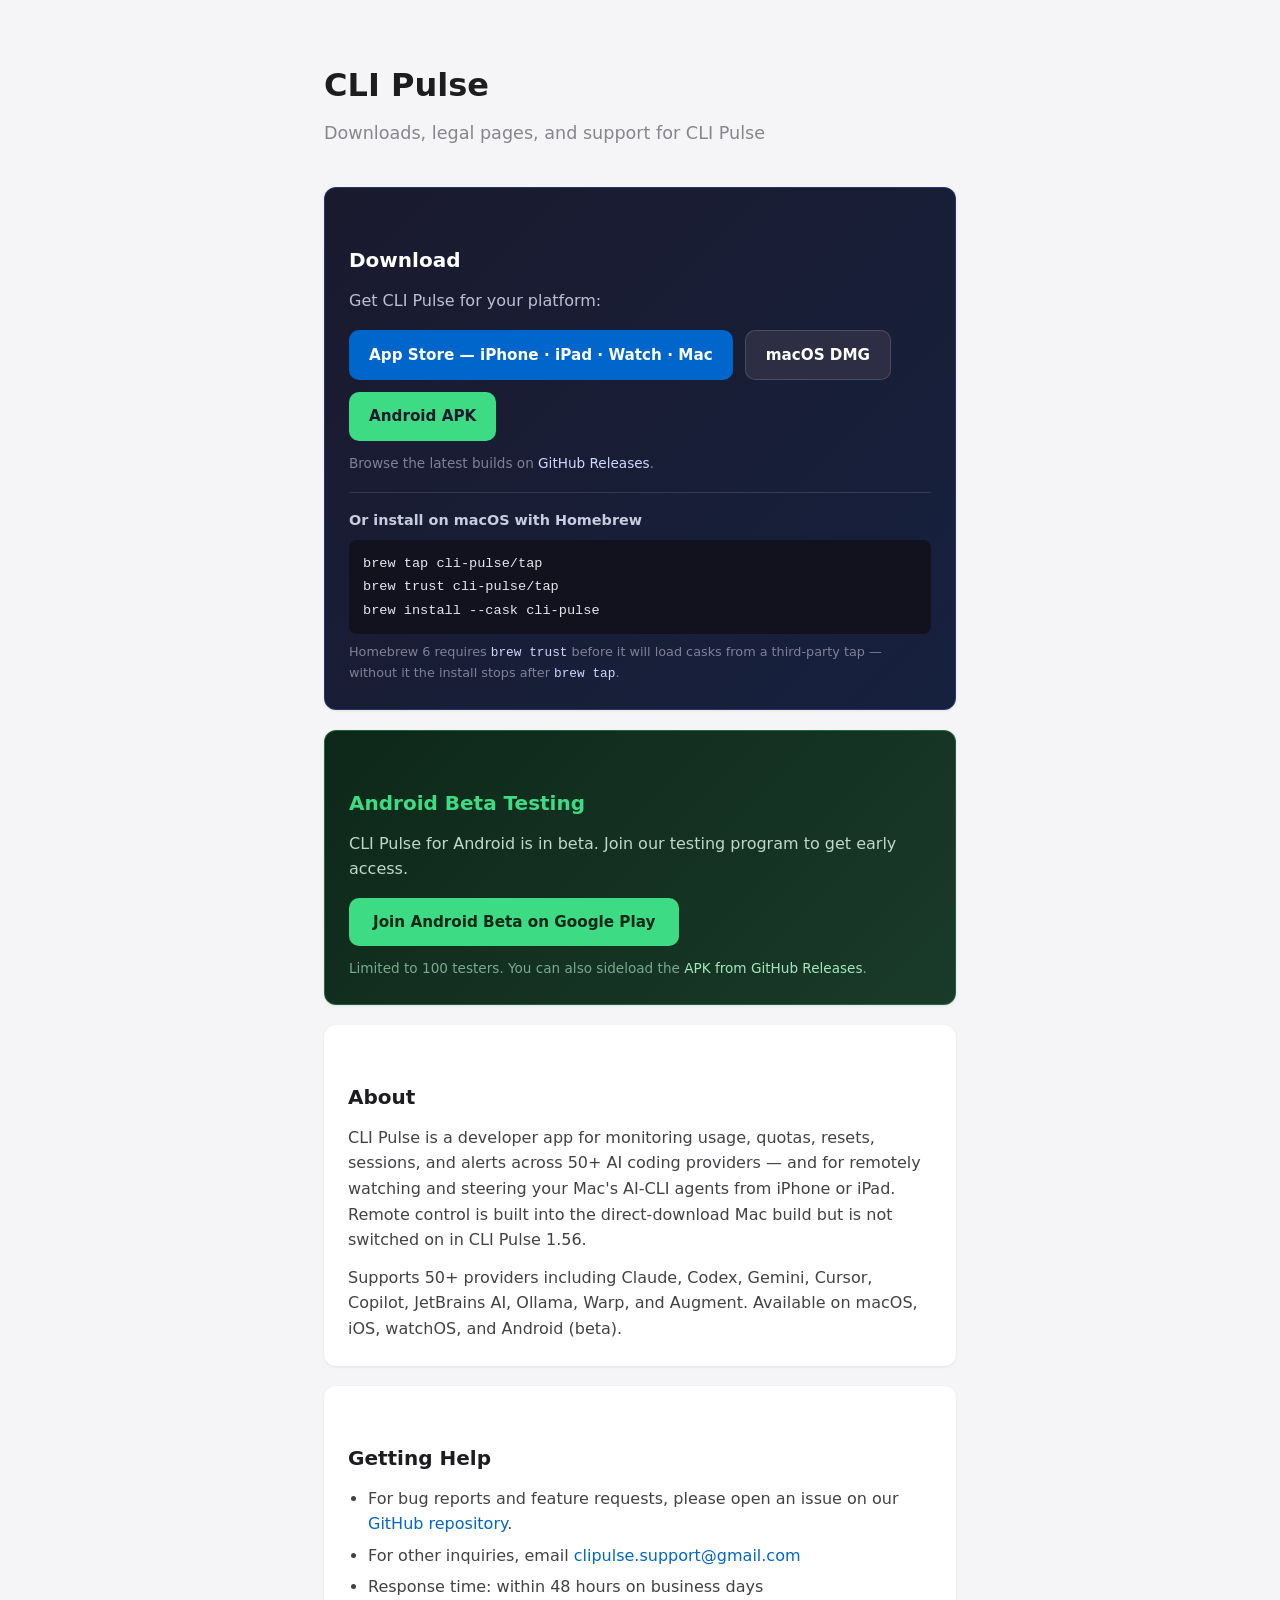
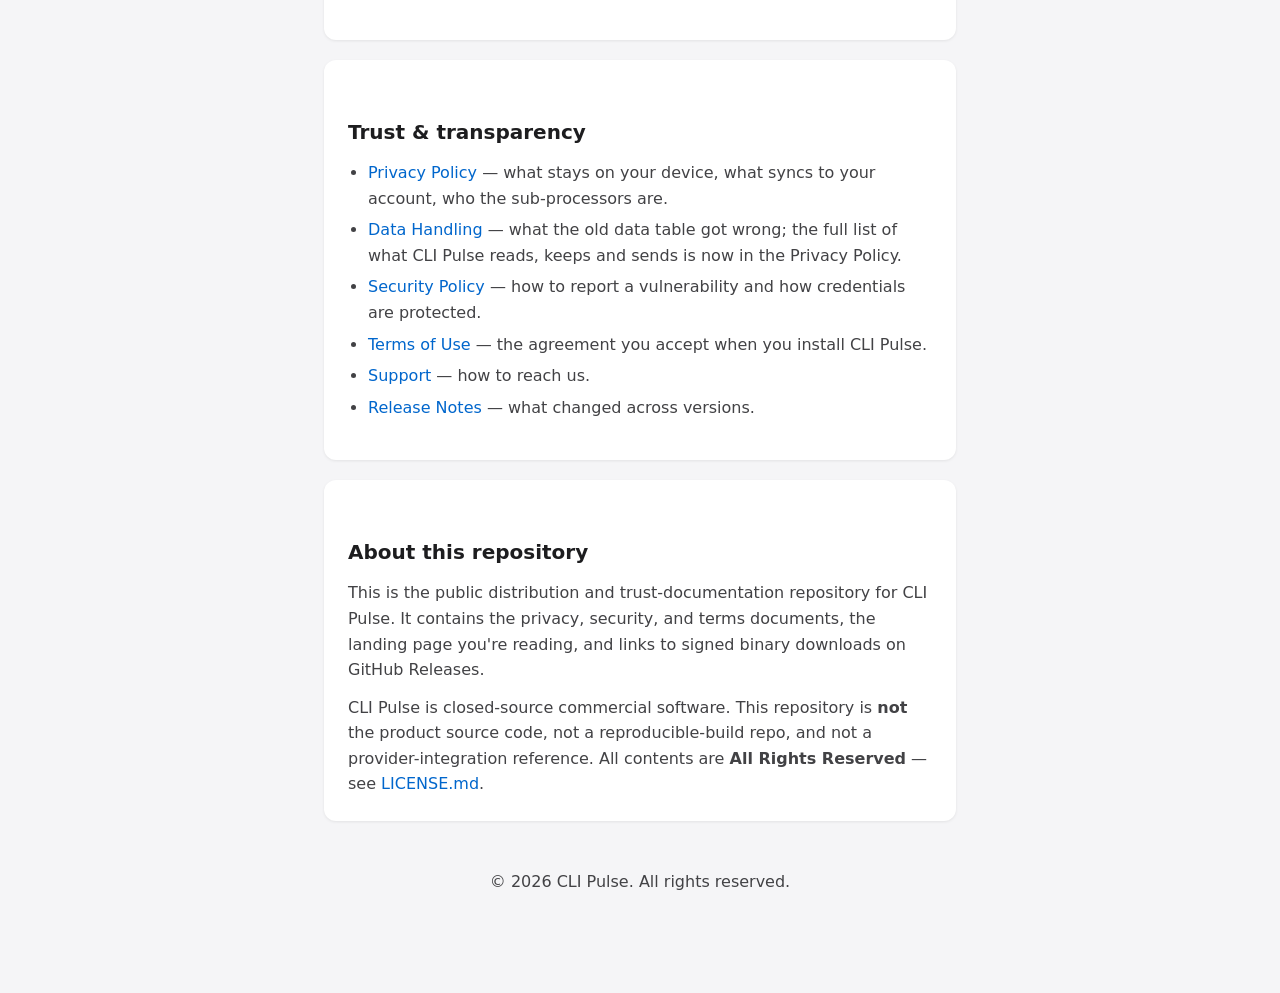
==== commit a365c82d: "docs: README, Security Policy and landing page describe 1.56 - "as of"/"for" CLI Pulse 1.55 -> 1.56 " ====
--- a/docs/index.html
+++ b/docs/index.html
@@ -68,7 +68,7 @@
        and alerts across 50+ AI coding providers — and for remotely watching and
        steering your Mac's AI-CLI agents from iPhone or iPad. Remote control
        is built into the direct-download Mac build but is not switched on in
-       CLI Pulse 1.55.</p>
+       CLI Pulse 1.56.</p>
     <p style="margin-top:12px">Supports 50+ providers including Claude, Codex, Gemini, Cursor, Copilot, JetBrains AI, Ollama, Warp, and Augment. Available on macOS, iOS, watchOS, and Android (beta).</p>
   </div>
 
